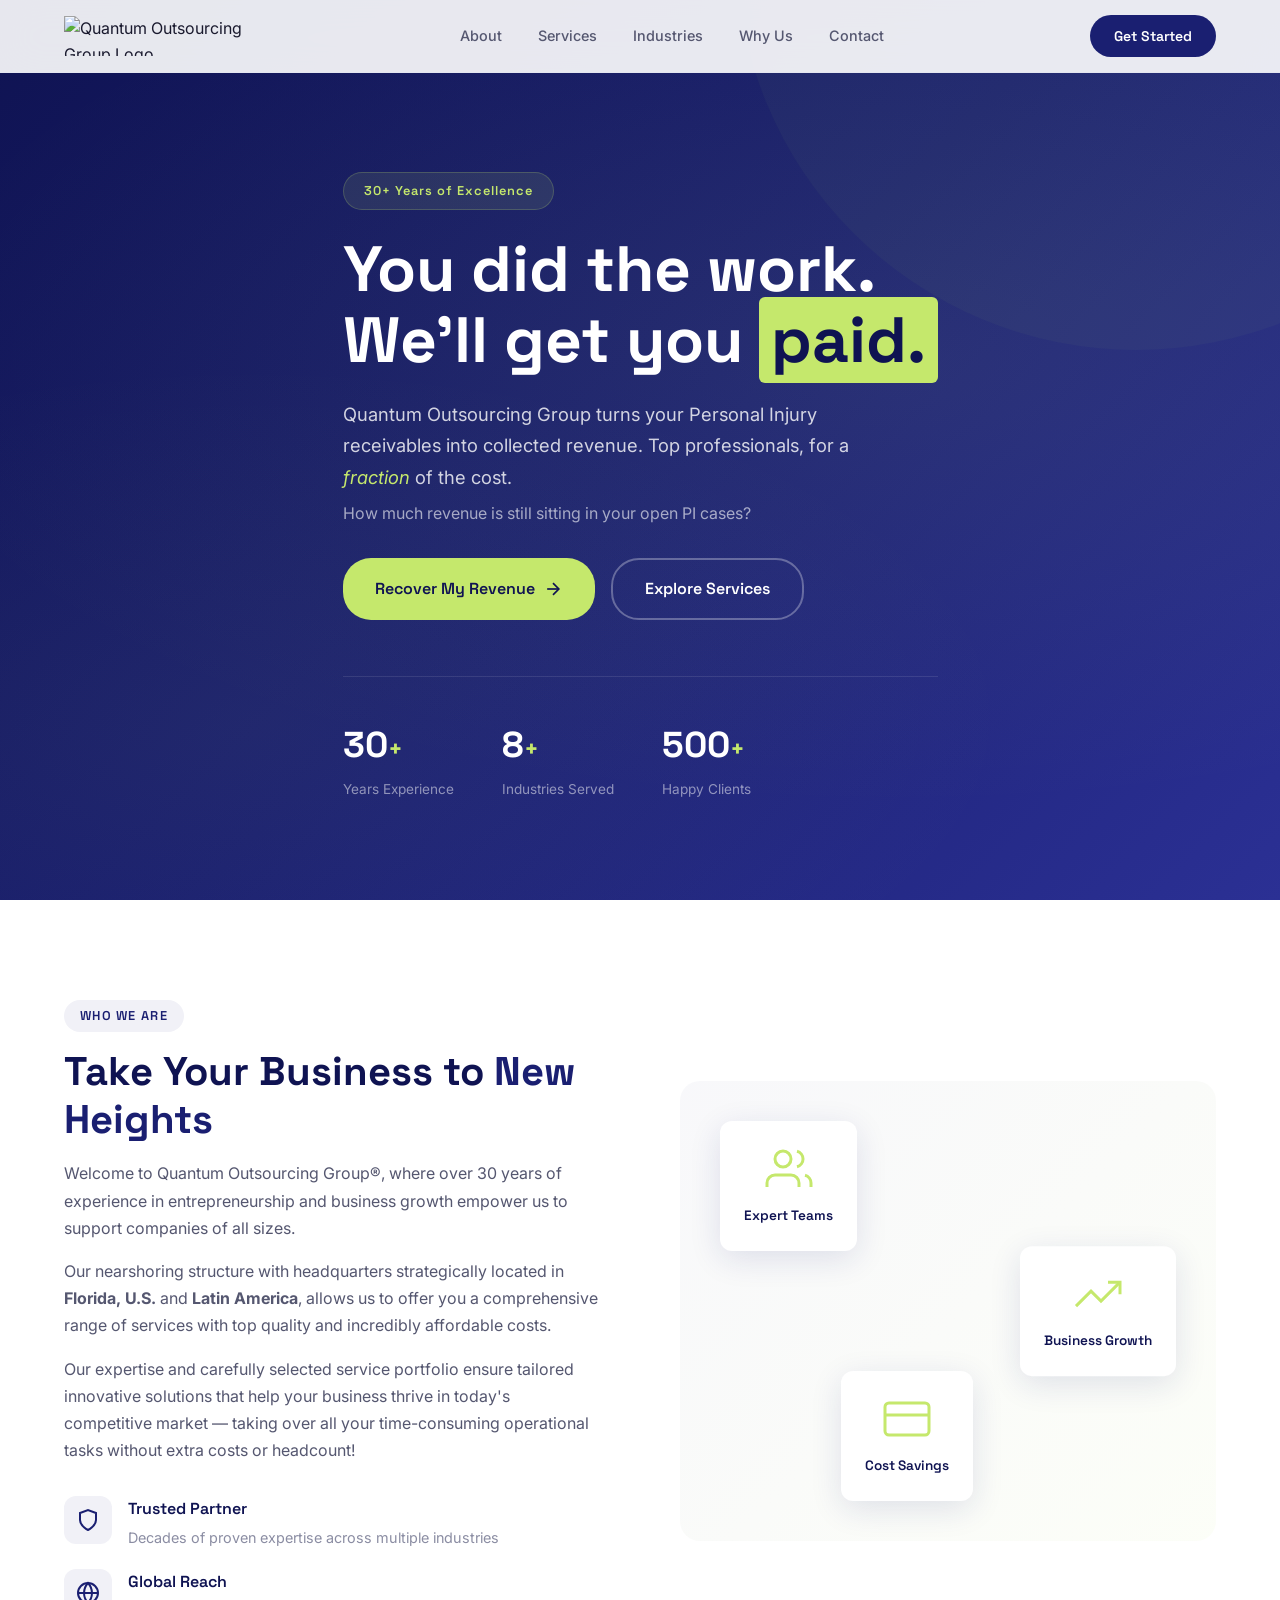
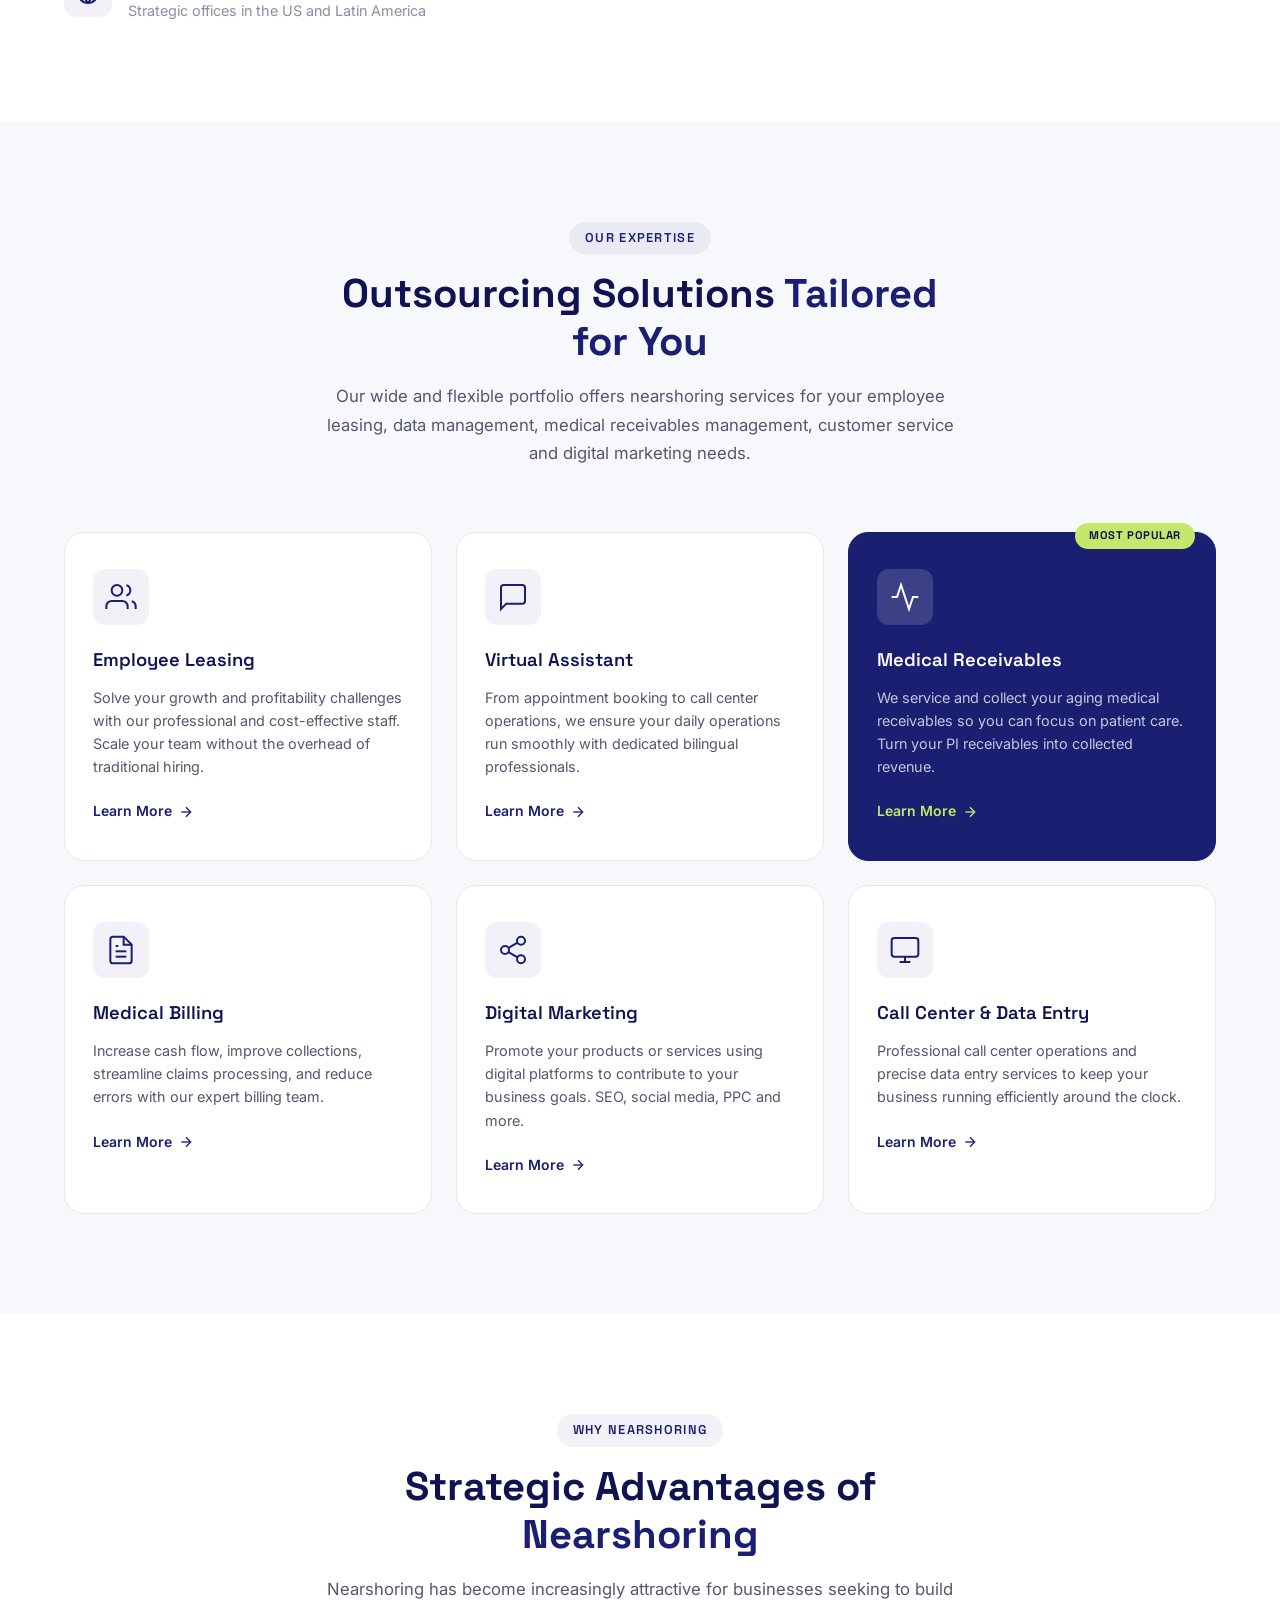
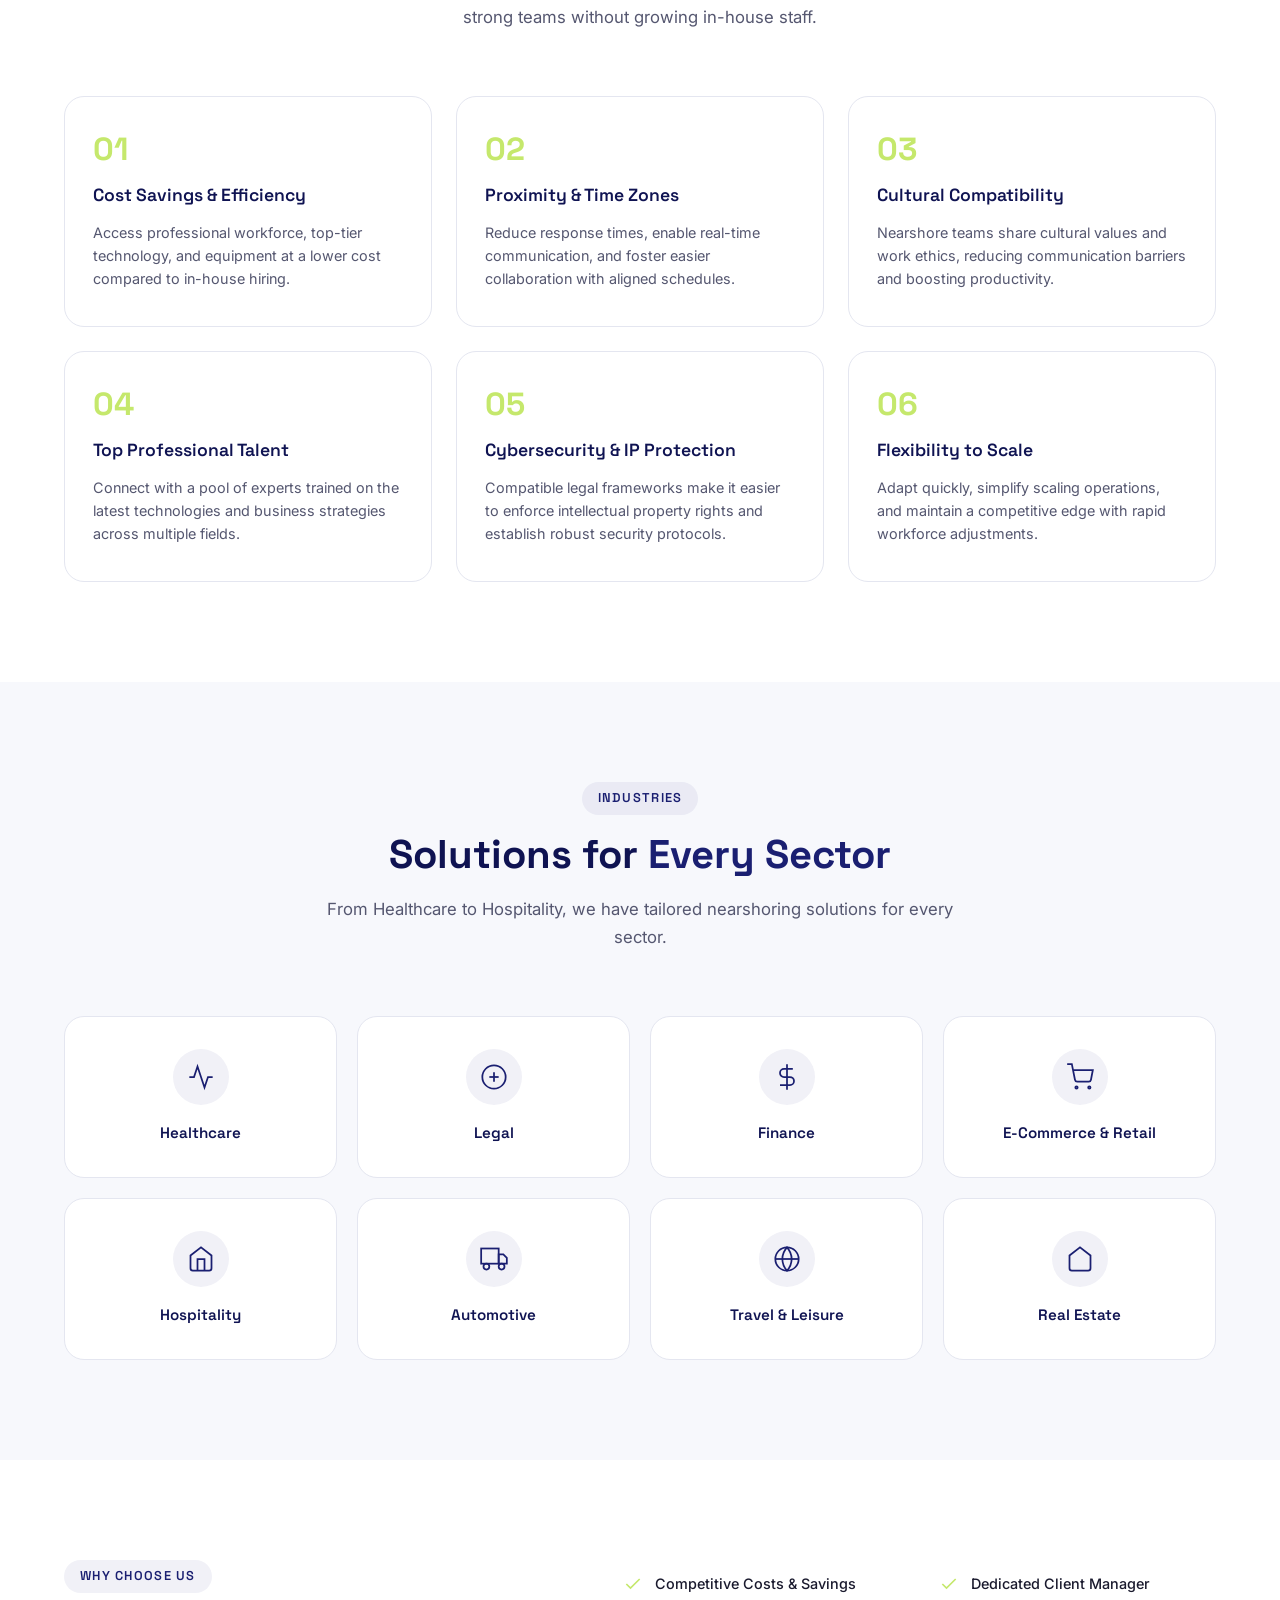
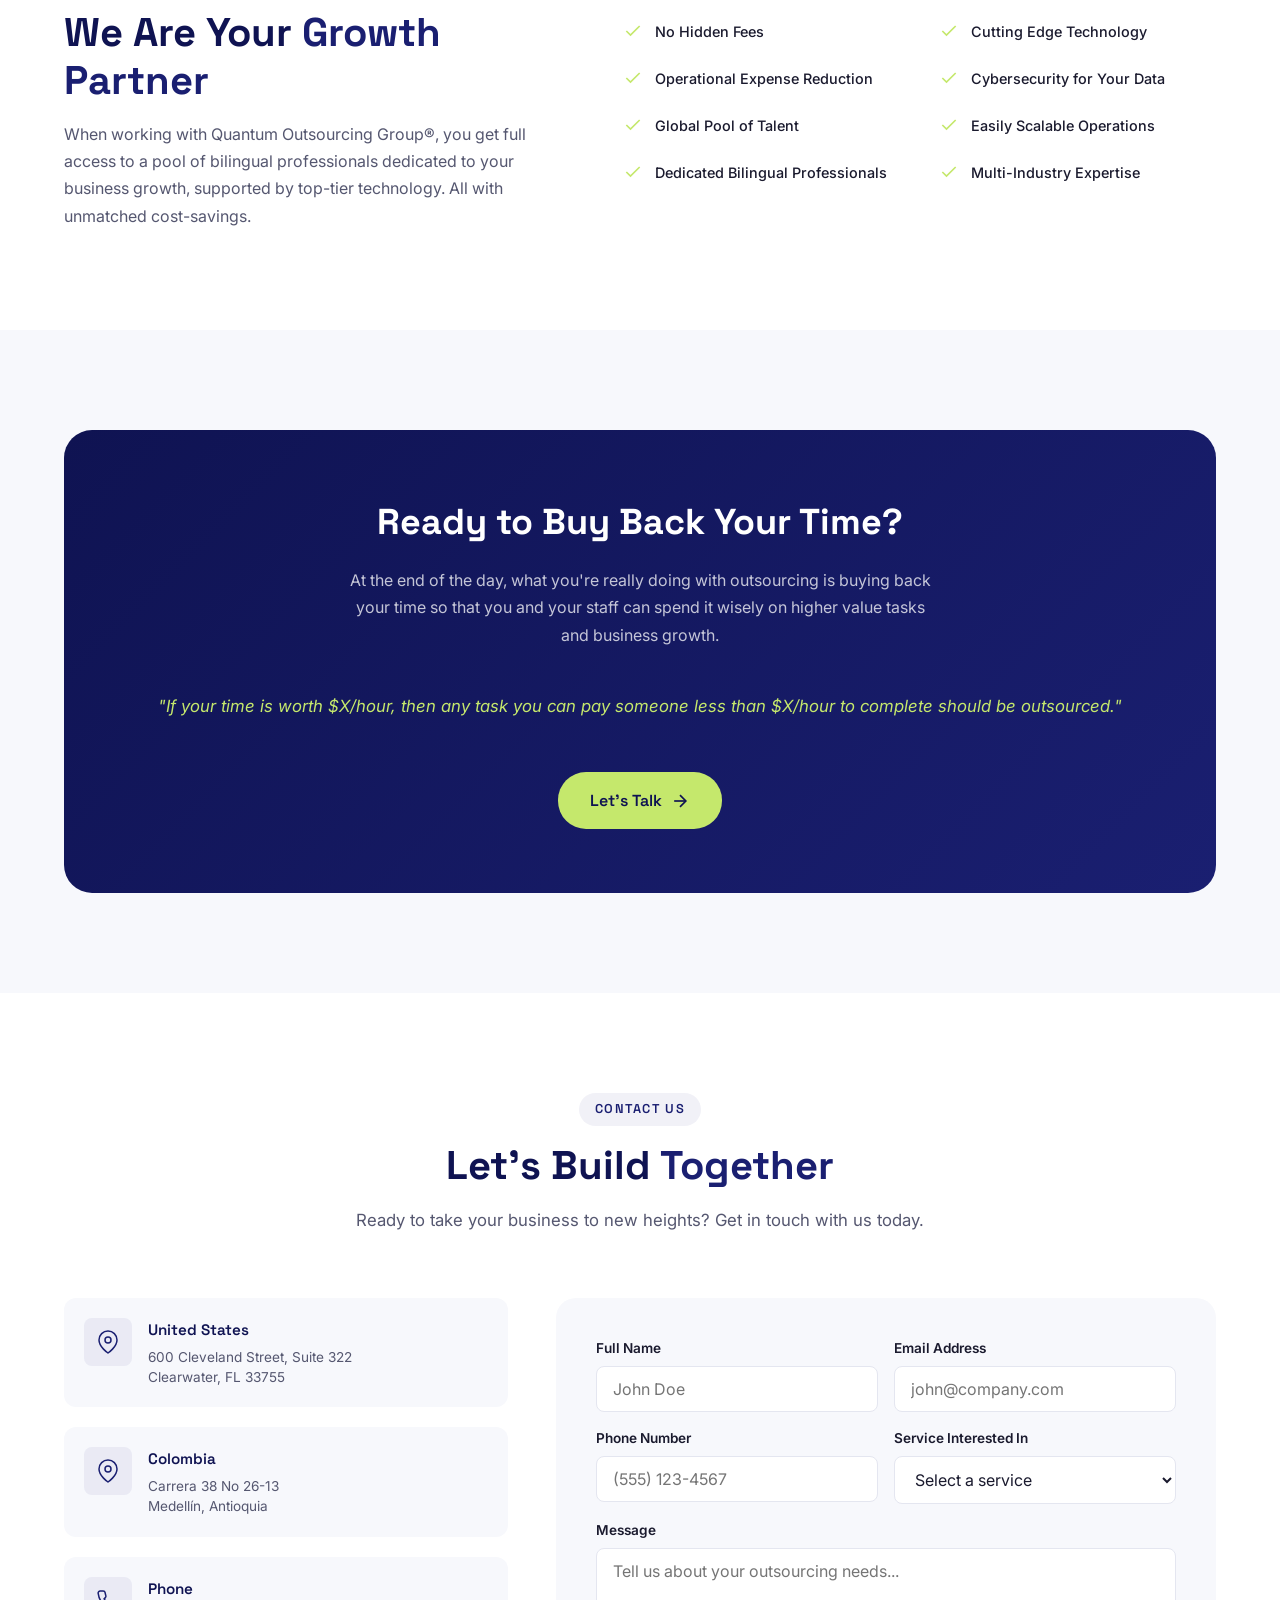
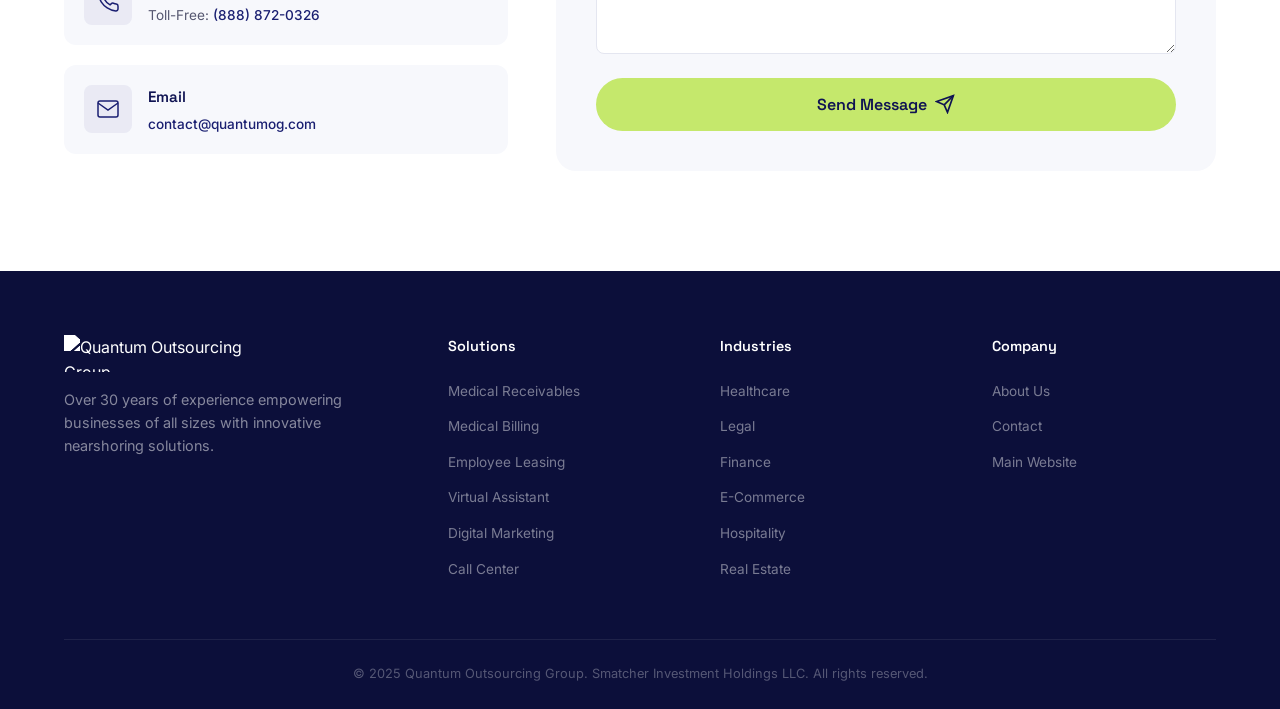
==== index.html @ 7a959939 "Redesigned Quantum Outsourcing Group website Modern, responsive single-page website with hero, about" ====
<!DOCTYPE html>
<html lang="en">
<head>
    <meta charset="UTF-8">
    <meta name="viewport" content="width=device-width, initial-scale=1.0">
    <title>Quantum Outsourcing Group | Nearshoring & Outsourcing Solutions</title>
    <meta name="description" content="Quantum Outsourcing Group offers affordable nearshoring services including Employee Leasing, Virtual Assistants, Medical Lien Management, Call Center operations, and Digital Marketing. 30+ years of experience.">
    <link rel="preconnect" href="https://fonts.googleapis.com">
    <link rel="preconnect" href="https://fonts.gstatic.com" crossorigin>
    <link href="https://fonts.googleapis.com/css2?family=Inter:wght@300;400;500;600;700;800;900&family=Space+Grotesk:wght@500;600;700&display=swap" rel="stylesheet">
    <link rel="stylesheet" href="style.css">
    <link rel="icon" type="image/png" href="https://static.wixstatic.com/media/04c255_d994cd56e81741f2a4d7cc377a3713b1~mv2.png/v1/crop/x_55,y_64,w_1945,h_402/fill/w_64,h_64,al_c,q_85,enc_avif,quality_auto/Quantum%20Outsourcing%20Group%20Logo.png">
</head>
<body>
    <!-- Navigation -->
    <header class="header" id="header">
        <nav class="nav container">
            <a href="#" class="nav__logo">
                <img src="https://static.wixstatic.com/media/04c255_d994cd56e81741f2a4d7cc377a3713b1~mv2.png/v1/crop/x_55,y_64,w_1945,h_402/fill/w_400,h_83,al_c,q_85,usm_0.66_1.00_0.01,enc_avif,quality_auto/Quantum%20Outsourcing%20Group%20Logo.png" alt="Quantum Outsourcing Group Logo" width="200" height="42">
            </a>
            <div class="nav__menu" id="nav-menu">
                <ul class="nav__list">
                    <li><a href="#about" class="nav__link">About</a></li>
                    <li><a href="#services" class="nav__link">Services</a></li>
                    <li><a href="#industries" class="nav__link">Industries</a></li>
                    <li><a href="#why-us" class="nav__link">Why Us</a></li>
                    <li><a href="#contact" class="nav__link">Contact</a></li>
                </ul>
                <button class="nav__close" id="nav-close" aria-label="Close menu">
                    <svg width="24" height="24" viewBox="0 0 24 24" fill="none" stroke="currentColor" stroke-width="2"><line x1="18" y1="6" x2="6" y2="18"/><line x1="6" y1="6" x2="18" y2="18"/></svg>
                </button>
            </div>
            <div class="nav__actions">
                <a href="#contact" class="btn btn--primary btn--sm">Get Started</a>
                <button class="nav__toggle" id="nav-toggle" aria-label="Open menu">
                    <svg width="24" height="24" viewBox="0 0 24 24" fill="none" stroke="currentColor" stroke-width="2"><line x1="3" y1="6" x2="21" y2="6"/><line x1="3" y1="12" x2="21" y2="12"/><line x1="3" y1="18" x2="21" y2="18"/></svg>
                </button>
            </div>
        </nav>
    </header>

    <main>
        <!-- Hero Section -->
        <section class="hero" id="hero">
            <div class="hero__bg"></div>
            <div class="container hero__container">
                <div class="hero__content">
                    <span class="hero__badge">30+ Years of Excellence</span>
                    <h1 class="hero__title">
                        You did the work.<br>
                        We'll get you <span class="highlight">paid.</span>
                    </h1>
                    <p class="hero__subtitle">
                        Quantum Outsourcing Group turns your Personal Injury receivables into collected revenue. Top professionals, for a <em>fraction</em> of the cost.
                    </p>
                    <p class="hero__question">How much revenue is still sitting in your open PI cases?</p>
                    <div class="hero__cta">
                        <a href="#contact" class="btn btn--accent btn--lg">Recover My Revenue
                            <svg width="20" height="20" viewBox="0 0 24 24" fill="none" stroke="currentColor" stroke-width="2"><line x1="5" y1="12" x2="19" y2="12"/><polyline points="12 5 19 12 12 19"/></svg>
                        </a>
                        <a href="#services" class="btn btn--outline btn--lg">Explore Services</a>
                    </div>
                    <div class="hero__stats">
                        <div class="hero__stat">
                            <span class="hero__stat-number" data-count="30">0</span><span class="hero__stat-plus">+</span>
                            <span class="hero__stat-label">Years Experience</span>
                        </div>
                        <div class="hero__stat">
                            <span class="hero__stat-number" data-count="8">0</span><span class="hero__stat-plus">+</span>
                            <span class="hero__stat-label">Industries Served</span>
                        </div>
                        <div class="hero__stat">
                            <span class="hero__stat-number" data-count="500">0</span><span class="hero__stat-plus">+</span>
                            <span class="hero__stat-label">Happy Clients</span>
                        </div>
                    </div>
                </div>
            </div>
        </section>

        <!-- About Section -->
        <section class="about section" id="about">
            <div class="container">
                <div class="about__grid">
                    <div class="about__content">
                        <span class="section__tag">Who We Are</span>
                        <h2 class="section__title">Take Your Business to <span class="text-accent">New Heights</span></h2>
                        <p class="about__text">
                            Welcome to Quantum Outsourcing Group&reg;, where over 30 years of experience in entrepreneurship and business growth empower us to support companies of all sizes.
                        </p>
                        <p class="about__text">
                            Our nearshoring structure with headquarters strategically located in <strong>Florida, U.S.</strong> and <strong>Latin America</strong>, allows us to offer you a comprehensive range of services with top quality and incredibly affordable costs.
                        </p>
                        <p class="about__text">
                            Our expertise and carefully selected service portfolio ensure tailored innovative solutions that help your business thrive in today's competitive market &mdash; taking over all your time-consuming operational tasks without extra costs or headcount!
                        </p>
                        <div class="about__features">
                            <div class="about__feature">
                                <div class="about__feature-icon">
                                    <svg width="24" height="24" viewBox="0 0 24 24" fill="none" stroke="currentColor" stroke-width="2"><path d="M12 22s8-4 8-10V5l-8-3-8 3v7c0 6 8 10 8 10z"/></svg>
                                </div>
                                <div>
                                    <h4>Trusted Partner</h4>
                                    <p>Decades of proven expertise across multiple industries</p>
                                </div>
                            </div>
                            <div class="about__feature">
                                <div class="about__feature-icon">
                                    <svg width="24" height="24" viewBox="0 0 24 24" fill="none" stroke="currentColor" stroke-width="2"><circle cx="12" cy="12" r="10"/><line x1="2" y1="12" x2="22" y2="12"/><path d="M12 2a15.3 15.3 0 0 1 4 10 15.3 15.3 0 0 1-4 10 15.3 15.3 0 0 1-4-10 15.3 15.3 0 0 1 4-10z"/></svg>
                                </div>
                                <div>
                                    <h4>Global Reach</h4>
                                    <p>Strategic offices in the US and Latin America</p>
                                </div>
                            </div>
                        </div>
                    </div>
                    <div class="about__visual">
                        <div class="about__image-wrapper">
                            <div class="about__image-card about__image-card--1">
                                <svg width="48" height="48" viewBox="0 0 24 24" fill="none" stroke="var(--color-accent)" stroke-width="1.5"><path d="M17 21v-2a4 4 0 0 0-4-4H5a4 4 0 0 0-4 4v2"/><circle cx="9" cy="7" r="4"/><path d="M23 21v-2a4 4 0 0 0-3-3.87"/><path d="M16 3.13a4 4 0 0 1 0 7.75"/></svg>
                                <span>Expert Teams</span>
                            </div>
                            <div class="about__image-card about__image-card--2">
                                <svg width="48" height="48" viewBox="0 0 24 24" fill="none" stroke="var(--color-accent)" stroke-width="1.5"><polyline points="23 6 13.5 15.5 8.5 10.5 1 18"/><polyline points="17 6 23 6 23 12"/></svg>
                                <span>Business Growth</span>
                            </div>
                            <div class="about__image-card about__image-card--3">
                                <svg width="48" height="48" viewBox="0 0 24 24" fill="none" stroke="var(--color-accent)" stroke-width="1.5"><rect x="1" y="4" width="22" height="16" rx="2" ry="2"/><line x1="1" y1="10" x2="23" y2="10"/></svg>
                                <span>Cost Savings</span>
                            </div>
                        </div>
                    </div>
                </div>
            </div>
        </section>

        <!-- Services Section -->
        <section class="services section" id="services">
            <div class="container">
                <div class="section__header">
                    <span class="section__tag">Our Expertise</span>
                    <h2 class="section__title">Outsourcing Solutions <span class="text-accent">Tailored for You</span></h2>
                    <p class="section__desc">Our wide and flexible portfolio offers nearshoring services for your employee leasing, data management, medical receivables management, customer service and digital marketing needs.</p>
                </div>
                <div class="services__grid">
                    <div class="service-card">
                        <div class="service-card__icon">
                            <svg width="32" height="32" viewBox="0 0 24 24" fill="none" stroke="currentColor" stroke-width="1.5"><path d="M17 21v-2a4 4 0 0 0-4-4H5a4 4 0 0 0-4 4v2"/><circle cx="9" cy="7" r="4"/><path d="M23 21v-2a4 4 0 0 0-3-3.87"/><path d="M16 3.13a4 4 0 0 1 0 7.75"/></svg>
                        </div>
                        <h3 class="service-card__title">Employee Leasing</h3>
                        <p class="service-card__desc">Solve your growth and profitability challenges with our professional and cost-effective staff. Scale your team without the overhead of traditional hiring.</p>
                        <a href="#contact" class="service-card__link">Learn More <svg width="16" height="16" viewBox="0 0 24 24" fill="none" stroke="currentColor" stroke-width="2"><line x1="5" y1="12" x2="19" y2="12"/><polyline points="12 5 19 12 12 19"/></svg></a>
                    </div>
                    <div class="service-card">
                        <div class="service-card__icon">
                            <svg width="32" height="32" viewBox="0 0 24 24" fill="none" stroke="currentColor" stroke-width="1.5"><path d="M21 15a2 2 0 0 1-2 2H7l-4 4V5a2 2 0 0 1 2-2h14a2 2 0 0 1 2 2z"/></svg>
                        </div>
                        <h3 class="service-card__title">Virtual Assistant</h3>
                        <p class="service-card__desc">From appointment booking to call center operations, we ensure your daily operations run smoothly with dedicated bilingual professionals.</p>
                        <a href="#contact" class="service-card__link">Learn More <svg width="16" height="16" viewBox="0 0 24 24" fill="none" stroke="currentColor" stroke-width="2"><line x1="5" y1="12" x2="19" y2="12"/><polyline points="12 5 19 12 12 19"/></svg></a>
                    </div>
                    <div class="service-card service-card--featured">
                        <div class="service-card__badge">Most Popular</div>
                        <div class="service-card__icon">
                            <svg width="32" height="32" viewBox="0 0 24 24" fill="none" stroke="currentColor" stroke-width="1.5"><path d="M22 12h-4l-3 9L9 3l-3 9H2"/></svg>
                        </div>
                        <h3 class="service-card__title">Medical Receivables</h3>
                        <p class="service-card__desc">We service and collect your aging medical receivables so you can focus on patient care. Turn your PI receivables into collected revenue.</p>
                        <a href="#contact" class="service-card__link">Learn More <svg width="16" height="16" viewBox="0 0 24 24" fill="none" stroke="currentColor" stroke-width="2"><line x1="5" y1="12" x2="19" y2="12"/><polyline points="12 5 19 12 12 19"/></svg></a>
                    </div>
                    <div class="service-card">
                        <div class="service-card__icon">
                            <svg width="32" height="32" viewBox="0 0 24 24" fill="none" stroke="currentColor" stroke-width="1.5"><path d="M14 2H6a2 2 0 0 0-2 2v16a2 2 0 0 0 2 2h12a2 2 0 0 0 2-2V8z"/><polyline points="14 2 14 8 20 8"/><line x1="16" y1="13" x2="8" y2="13"/><line x1="16" y1="17" x2="8" y2="17"/><polyline points="10 9 9 9 8 9"/></svg>
                        </div>
                        <h3 class="service-card__title">Medical Billing</h3>
                        <p class="service-card__desc">Increase cash flow, improve collections, streamline claims processing, and reduce errors with our expert billing team.</p>
                        <a href="#contact" class="service-card__link">Learn More <svg width="16" height="16" viewBox="0 0 24 24" fill="none" stroke="currentColor" stroke-width="2"><line x1="5" y1="12" x2="19" y2="12"/><polyline points="12 5 19 12 12 19"/></svg></a>
                    </div>
                    <div class="service-card">
                        <div class="service-card__icon">
                            <svg width="32" height="32" viewBox="0 0 24 24" fill="none" stroke="currentColor" stroke-width="1.5"><circle cx="18" cy="5" r="3"/><circle cx="6" cy="12" r="3"/><circle cx="18" cy="19" r="3"/><line x1="8.59" y1="13.51" x2="15.42" y2="17.49"/><line x1="15.41" y1="6.51" x2="8.59" y2="10.49"/></svg>
                        </div>
                        <h3 class="service-card__title">Digital Marketing</h3>
                        <p class="service-card__desc">Promote your products or services using digital platforms to contribute to your business goals. SEO, social media, PPC and more.</p>
                        <a href="#contact" class="service-card__link">Learn More <svg width="16" height="16" viewBox="0 0 24 24" fill="none" stroke="currentColor" stroke-width="2"><line x1="5" y1="12" x2="19" y2="12"/><polyline points="12 5 19 12 12 19"/></svg></a>
                    </div>
                    <div class="service-card">
                        <div class="service-card__icon">
                            <svg width="32" height="32" viewBox="0 0 24 24" fill="none" stroke="currentColor" stroke-width="1.5"><rect x="2" y="3" width="20" height="14" rx="2" ry="2"/><line x1="8" y1="21" x2="16" y2="21"/><line x1="12" y1="17" x2="12" y2="21"/></svg>
                        </div>
                        <h3 class="service-card__title">Call Center & Data Entry</h3>
                        <p class="service-card__desc">Professional call center operations and precise data entry services to keep your business running efficiently around the clock.</p>
                        <a href="#contact" class="service-card__link">Learn More <svg width="16" height="16" viewBox="0 0 24 24" fill="none" stroke="currentColor" stroke-width="2"><line x1="5" y1="12" x2="19" y2="12"/><polyline points="12 5 19 12 12 19"/></svg></a>
                    </div>
                </div>
            </div>
        </section>

        <!-- Advantages Section -->
        <section class="advantages section" id="advantages">
            <div class="container">
                <div class="section__header">
                    <span class="section__tag">Why Nearshoring</span>
                    <h2 class="section__title">Strategic Advantages of <span class="text-accent">Nearshoring</span></h2>
                    <p class="section__desc">Nearshoring has become increasingly attractive for businesses seeking to build strong teams without growing in-house staff.</p>
                </div>
                <div class="advantages__grid">
                    <div class="advantage-card">
                        <div class="advantage-card__number">01</div>
                        <h3>Cost Savings & Efficiency</h3>
                        <p>Access professional workforce, top-tier technology, and equipment at a lower cost compared to in-house hiring.</p>
                    </div>
                    <div class="advantage-card">
                        <div class="advantage-card__number">02</div>
                        <h3>Proximity & Time Zones</h3>
                        <p>Reduce response times, enable real-time communication, and foster easier collaboration with aligned schedules.</p>
                    </div>
                    <div class="advantage-card">
                        <div class="advantage-card__number">03</div>
                        <h3>Cultural Compatibility</h3>
                        <p>Nearshore teams share cultural values and work ethics, reducing communication barriers and boosting productivity.</p>
                    </div>
                    <div class="advantage-card">
                        <div class="advantage-card__number">04</div>
                        <h3>Top Professional Talent</h3>
                        <p>Connect with a pool of experts trained on the latest technologies and business strategies across multiple fields.</p>
                    </div>
                    <div class="advantage-card">
                        <div class="advantage-card__number">05</div>
                        <h3>Cybersecurity & IP Protection</h3>
                        <p>Compatible legal frameworks make it easier to enforce intellectual property rights and establish robust security protocols.</p>
                    </div>
                    <div class="advantage-card">
                        <div class="advantage-card__number">06</div>
                        <h3>Flexibility to Scale</h3>
                        <p>Adapt quickly, simplify scaling operations, and maintain a competitive edge with rapid workforce adjustments.</p>
                    </div>
                </div>
            </div>
        </section>

        <!-- Industries Section -->
        <section class="industries section" id="industries">
            <div class="container">
                <div class="section__header">
                    <span class="section__tag">Industries</span>
                    <h2 class="section__title">Solutions for <span class="text-accent">Every Sector</span></h2>
                    <p class="section__desc">From Healthcare to Hospitality, we have tailored nearshoring solutions for every sector.</p>
                </div>
                <div class="industries__grid">
                    <div class="industry-card">
                        <div class="industry-card__icon">
                            <svg width="28" height="28" viewBox="0 0 24 24" fill="none" stroke="currentColor" stroke-width="1.5"><path d="M22 12h-4l-3 9L9 3l-3 9H2"/></svg>
                        </div>
                        <h3>Healthcare</h3>
                    </div>
                    <div class="industry-card">
                        <div class="industry-card__icon">
                            <svg width="28" height="28" viewBox="0 0 24 24" fill="none" stroke="currentColor" stroke-width="1.5"><circle cx="12" cy="12" r="10"/><path d="M12 8v8"/><path d="M8 12h8"/></svg>
                        </div>
                        <h3>Legal</h3>
                    </div>
                    <div class="industry-card">
                        <div class="industry-card__icon">
                            <svg width="28" height="28" viewBox="0 0 24 24" fill="none" stroke="currentColor" stroke-width="1.5"><line x1="12" y1="1" x2="12" y2="23"/><path d="M17 5H9.5a3.5 3.5 0 0 0 0 7h5a3.5 3.5 0 0 1 0 7H6"/></svg>
                        </div>
                        <h3>Finance</h3>
                    </div>
                    <div class="industry-card">
                        <div class="industry-card__icon">
                            <svg width="28" height="28" viewBox="0 0 24 24" fill="none" stroke="currentColor" stroke-width="1.5"><circle cx="9" cy="21" r="1"/><circle cx="20" cy="21" r="1"/><path d="M1 1h4l2.68 13.39a2 2 0 0 0 2 1.61h9.72a2 2 0 0 0 2-1.61L23 6H6"/></svg>
                        </div>
                        <h3>E-Commerce & Retail</h3>
                    </div>
                    <div class="industry-card">
                        <div class="industry-card__icon">
                            <svg width="28" height="28" viewBox="0 0 24 24" fill="none" stroke="currentColor" stroke-width="1.5"><path d="M3 9l9-7 9 7v11a2 2 0 0 1-2 2H5a2 2 0 0 1-2-2z"/><polyline points="9 22 9 12 15 12 15 22"/></svg>
                        </div>
                        <h3>Hospitality</h3>
                    </div>
                    <div class="industry-card">
                        <div class="industry-card__icon">
                            <svg width="28" height="28" viewBox="0 0 24 24" fill="none" stroke="currentColor" stroke-width="1.5"><rect x="1" y="3" width="15" height="13"/><polygon points="16 8 20 8 23 11 23 16 16 16 16 8"/><circle cx="5.5" cy="18.5" r="2.5"/><circle cx="18.5" cy="18.5" r="2.5"/></svg>
                        </div>
                        <h3>Automotive</h3>
                    </div>
                    <div class="industry-card">
                        <div class="industry-card__icon">
                            <svg width="28" height="28" viewBox="0 0 24 24" fill="none" stroke="currentColor" stroke-width="1.5"><circle cx="12" cy="12" r="10"/><line x1="2" y1="12" x2="22" y2="12"/><path d="M12 2a15.3 15.3 0 0 1 4 10 15.3 15.3 0 0 1-4 10 15.3 15.3 0 0 1-4-10 15.3 15.3 0 0 1 4-10z"/></svg>
                        </div>
                        <h3>Travel & Leisure</h3>
                    </div>
                    <div class="industry-card">
                        <div class="industry-card__icon">
                            <svg width="28" height="28" viewBox="0 0 24 24" fill="none" stroke="currentColor" stroke-width="1.5"><path d="M3 9l9-7 9 7v11a2 2 0 0 1-2 2H5a2 2 0 0 1-2-2z"/></svg>
                        </div>
                        <h3>Real Estate</h3>
                    </div>
                </div>
            </div>
        </section>

        <!-- Why Choose Us Section -->
        <section class="why-us section" id="why-us">
            <div class="container">
                <div class="why-us__grid">
                    <div class="why-us__content">
                        <span class="section__tag">Why Choose Us</span>
                        <h2 class="section__title">We Are Your <span class="text-accent">Growth Partner</span></h2>
                        <p>When working with Quantum Outsourcing Group&reg;, you get full access to a pool of bilingual professionals dedicated to your business growth, supported by top-tier technology. All with unmatched cost-savings.</p>
                    </div>
                    <div class="why-us__features">
                        <div class="why-us__column">
                            <div class="why-us__item">
                                <svg width="20" height="20" viewBox="0 0 24 24" fill="none" stroke="var(--color-accent)" stroke-width="2"><polyline points="20 6 9 17 4 12"/></svg>
                                <span>Competitive Costs & Savings</span>
                            </div>
                            <div class="why-us__item">
                                <svg width="20" height="20" viewBox="0 0 24 24" fill="none" stroke="var(--color-accent)" stroke-width="2"><polyline points="20 6 9 17 4 12"/></svg>
                                <span>No Hidden Fees</span>
                            </div>
                            <div class="why-us__item">
                                <svg width="20" height="20" viewBox="0 0 24 24" fill="none" stroke="var(--color-accent)" stroke-width="2"><polyline points="20 6 9 17 4 12"/></svg>
                                <span>Operational Expense Reduction</span>
                            </div>
                            <div class="why-us__item">
                                <svg width="20" height="20" viewBox="0 0 24 24" fill="none" stroke="var(--color-accent)" stroke-width="2"><polyline points="20 6 9 17 4 12"/></svg>
                                <span>Global Pool of Talent</span>
                            </div>
                            <div class="why-us__item">
                                <svg width="20" height="20" viewBox="0 0 24 24" fill="none" stroke="var(--color-accent)" stroke-width="2"><polyline points="20 6 9 17 4 12"/></svg>
                                <span>Dedicated Bilingual Professionals</span>
                            </div>
                        </div>
                        <div class="why-us__column">
                            <div class="why-us__item">
                                <svg width="20" height="20" viewBox="0 0 24 24" fill="none" stroke="var(--color-accent)" stroke-width="2"><polyline points="20 6 9 17 4 12"/></svg>
                                <span>Dedicated Client Manager</span>
                            </div>
                            <div class="why-us__item">
                                <svg width="20" height="20" viewBox="0 0 24 24" fill="none" stroke="var(--color-accent)" stroke-width="2"><polyline points="20 6 9 17 4 12"/></svg>
                                <span>Cutting Edge Technology</span>
                            </div>
                            <div class="why-us__item">
                                <svg width="20" height="20" viewBox="0 0 24 24" fill="none" stroke="var(--color-accent)" stroke-width="2"><polyline points="20 6 9 17 4 12"/></svg>
                                <span>Cybersecurity for Your Data</span>
                            </div>
                            <div class="why-us__item">
                                <svg width="20" height="20" viewBox="0 0 24 24" fill="none" stroke="var(--color-accent)" stroke-width="2"><polyline points="20 6 9 17 4 12"/></svg>
                                <span>Easily Scalable Operations</span>
                            </div>
                            <div class="why-us__item">
                                <svg width="20" height="20" viewBox="0 0 24 24" fill="none" stroke="var(--color-accent)" stroke-width="2"><polyline points="20 6 9 17 4 12"/></svg>
                                <span>Multi-Industry Expertise</span>
                            </div>
                        </div>
                    </div>
                </div>
            </div>
        </section>

        <!-- Testimonial / CTA Section -->
        <section class="cta-section section">
            <div class="container">
                <div class="cta-box">
                    <div class="cta-box__content">
                        <h2>Ready to Buy Back Your Time?</h2>
                        <p>At the end of the day, what you're really doing with outsourcing is buying back your time so that you and your staff can spend it wisely on higher value tasks and business growth.</p>
                        <blockquote class="cta-box__quote">
                            "If your time is worth $X/hour, then any task you can pay someone less than $X/hour to complete should be outsourced."
                        </blockquote>
                        <a href="#contact" class="btn btn--accent btn--lg">Let's Talk
                            <svg width="20" height="20" viewBox="0 0 24 24" fill="none" stroke="currentColor" stroke-width="2"><line x1="5" y1="12" x2="19" y2="12"/><polyline points="12 5 19 12 12 19"/></svg>
                        </a>
                    </div>
                </div>
            </div>
        </section>

        <!-- Contact Section -->
        <section class="contact section" id="contact">
            <div class="container">
                <div class="section__header">
                    <span class="section__tag">Contact Us</span>
                    <h2 class="section__title">Let's Build <span class="text-accent">Together</span></h2>
                    <p class="section__desc">Ready to take your business to new heights? Get in touch with us today.</p>
                </div>
                <div class="contact__grid">
                    <div class="contact__info">
                        <div class="contact__card">
                            <div class="contact__card-icon">
                                <svg width="24" height="24" viewBox="0 0 24 24" fill="none" stroke="currentColor" stroke-width="1.5"><path d="M21 10c0 7-9 13-9 13s-9-6-9-13a9 9 0 0 1 18 0z"/><circle cx="12" cy="10" r="3"/></svg>
                            </div>
                            <div>
                                <h4>United States</h4>
                                <p>600 Cleveland Street, Suite 322<br>Clearwater, FL 33755</p>
                            </div>
                        </div>
                        <div class="contact__card">
                            <div class="contact__card-icon">
                                <svg width="24" height="24" viewBox="0 0 24 24" fill="none" stroke="currentColor" stroke-width="1.5"><path d="M21 10c0 7-9 13-9 13s-9-6-9-13a9 9 0 0 1 18 0z"/><circle cx="12" cy="10" r="3"/></svg>
                            </div>
                            <div>
                                <h4>Colombia</h4>
                                <p>Carrera 38 No 26-13<br>Medell&iacute;n, Antioquia</p>
                            </div>
                        </div>
                        <div class="contact__card">
                            <div class="contact__card-icon">
                                <svg width="24" height="24" viewBox="0 0 24 24" fill="none" stroke="currentColor" stroke-width="1.5"><path d="M22 16.92v3a2 2 0 0 1-2.18 2 19.79 19.79 0 0 1-8.63-3.07 19.5 19.5 0 0 1-6-6 19.79 19.79 0 0 1-3.07-8.67A2 2 0 0 1 4.11 2h3a2 2 0 0 1 2 1.72 12.84 12.84 0 0 0 .7 2.81 2 2 0 0 1-.45 2.11L8.09 9.91a16 16 0 0 0 6 6l1.27-1.27a2 2 0 0 1 2.11-.45 12.84 12.84 0 0 0 2.81.7A2 2 0 0 1 22 16.92z"/></svg>
                            </div>
                            <div>
                                <h4>Phone</h4>
                                <p>Toll-Free: <a href="tel:+18888720326">(888) 872-0326</a></p>
                            </div>
                        </div>
                        <div class="contact__card">
                            <div class="contact__card-icon">
                                <svg width="24" height="24" viewBox="0 0 24 24" fill="none" stroke="currentColor" stroke-width="1.5"><path d="M4 4h16c1.1 0 2 .9 2 2v12c0 1.1-.9 2-2 2H4c-1.1 0-2-.9-2-2V6c0-1.1.9-2 2-2z"/><polyline points="22,6 12,13 2,6"/></svg>
                            </div>
                            <div>
                                <h4>Email</h4>
                                <p><a href="mailto:contact@quantumog.com">contact@quantumog.com</a></p>
                            </div>
                        </div>
                    </div>
                    <div class="contact__form-wrapper">
                        <form class="contact__form" id="contact-form">
                            <div class="form__row">
                                <div class="form__group">
                                    <label for="name">Full Name</label>
                                    <input type="text" id="name" name="name" placeholder="John Doe" required>
                                </div>
                                <div class="form__group">
                                    <label for="email">Email Address</label>
                                    <input type="email" id="email" name="email" placeholder="john@company.com" required>
                                </div>
                            </div>
                            <div class="form__row">
                                <div class="form__group">
                                    <label for="phone">Phone Number</label>
                                    <input type="tel" id="phone" name="phone" placeholder="(555) 123-4567">
                                </div>
                                <div class="form__group">
                                    <label for="service">Service Interested In</label>
                                    <select id="service" name="service">
                                        <option value="">Select a service</option>
                                        <option value="employee-leasing">Employee Leasing</option>
                                        <option value="virtual-assistant">Virtual Assistant</option>
                                        <option value="medical-receivables">Medical Receivables</option>
                                        <option value="medical-billing">Medical Billing</option>
                                        <option value="digital-marketing">Digital Marketing</option>
                                        <option value="call-center">Call Center & Data Entry</option>
                                        <option value="other">Other</option>
                                    </select>
                                </div>
                            </div>
                            <div class="form__group">
                                <label for="message">Message</label>
                                <textarea id="message" name="message" rows="4" placeholder="Tell us about your outsourcing needs..."></textarea>
                            </div>
                            <button type="submit" class="btn btn--accent btn--lg btn--full">
                                Send Message
                                <svg width="20" height="20" viewBox="0 0 24 24" fill="none" stroke="currentColor" stroke-width="2"><line x1="22" y1="2" x2="11" y2="13"/><polygon points="22 2 15 22 11 13 2 9 22 2"/></svg>
                            </button>
                        </form>
                    </div>
                </div>
            </div>
        </section>
    </main>

    <!-- Footer -->
    <footer class="footer">
        <div class="container">
            <div class="footer__grid">
                <div class="footer__brand">
                    <img src="https://static.wixstatic.com/media/04c255_d994cd56e81741f2a4d7cc377a3713b1~mv2.png/v1/crop/x_55,y_64,w_1945,h_402/fill/w_400,h_83,al_c,q_85,usm_0.66_1.00_0.01,enc_avif,quality_auto/Quantum%20Outsourcing%20Group%20Logo.png" alt="Quantum Outsourcing Group" width="180" height="37" class="footer__logo">
                    <p>Over 30 years of experience empowering businesses of all sizes with innovative nearshoring solutions.</p>
                </div>
                <div class="footer__links">
                    <h4>Solutions</h4>
                    <ul>
                        <li><a href="#services">Medical Receivables</a></li>
                        <li><a href="#services">Medical Billing</a></li>
                        <li><a href="#services">Employee Leasing</a></li>
                        <li><a href="#services">Virtual Assistant</a></li>
                        <li><a href="#services">Digital Marketing</a></li>
                        <li><a href="#services">Call Center</a></li>
                    </ul>
                </div>
                <div class="footer__links">
                    <h4>Industries</h4>
                    <ul>
                        <li><a href="#industries">Healthcare</a></li>
                        <li><a href="#industries">Legal</a></li>
                        <li><a href="#industries">Finance</a></li>
                        <li><a href="#industries">E-Commerce</a></li>
                        <li><a href="#industries">Hospitality</a></li>
                        <li><a href="#industries">Real Estate</a></li>
                    </ul>
                </div>
                <div class="footer__links">
                    <h4>Company</h4>
                    <ul>
                        <li><a href="#about">About Us</a></li>
                        <li><a href="#contact">Contact</a></li>
                        <li><a href="https://www.quantumog.com" target="_blank" rel="noopener">Main Website</a></li>
                    </ul>
                </div>
            </div>
            <div class="footer__bottom">
                <p>&copy; 2025 Quantum Outsourcing Group. Smatcher Investment Holdings LLC. All rights reserved.</p>
            </div>
        </div>
    </footer>

    <script src="main.js"></script>
</body>
</html>
---- style.css ----
/* ===== CSS Variables ===== */
:root {
    --color-primary: #1a1f71;
    --color-primary-dark: #0f1352;
    --color-primary-light: #2b3094;
    --color-accent: #c5e86c;
    --color-accent-dark: #a8cc4a;
    --color-text: #1a1a2e;
    --color-text-light: #555770;
    --color-text-muted: #8b8da3;
    --color-bg: #ffffff;
    --color-bg-alt: #f7f8fc;
    --color-bg-dark: #0c0f3a;
    --color-border: #e4e6f0;
    --font-heading: 'Space Grotesk', sans-serif;
    --font-body: 'Inter', sans-serif;
    --radius-sm: 8px;
    --radius-md: 12px;
    --radius-lg: 20px;
    --radius-xl: 28px;
    --shadow-sm: 0 1px 3px rgba(26, 31, 113, 0.06);
    --shadow-md: 0 4px 16px rgba(26, 31, 113, 0.08);
    --shadow-lg: 0 8px 32px rgba(26, 31, 113, 0.12);
    --shadow-xl: 0 16px 48px rgba(26, 31, 113, 0.16);
    --transition: 0.3s cubic-bezier(0.4, 0, 0.2, 1);
}

/* ===== Reset ===== */
*, *::before, *::after { box-sizing: border-box; margin: 0; padding: 0; }

html {
    scroll-behavior: smooth;
    scroll-padding-top: 80px;
}

body {
    font-family: var(--font-body);
    font-size: 16px;
    line-height: 1.6;
    color: var(--color-text);
    background: var(--color-bg);
    -webkit-font-smoothing: antialiased;
}

img { max-width: 100%; height: auto; display: block; }
a { text-decoration: none; color: inherit; }
ul { list-style: none; }
button { border: none; background: none; cursor: pointer; font-family: inherit; }
input, select, textarea { font-family: inherit; font-size: inherit; }

.container {
    max-width: 1200px;
    margin: 0 auto;
    padding: 0 24px;
}

.section {
    padding: 100px 0;
}

.section__tag {
    display: inline-block;
    font-family: var(--font-heading);
    font-size: 0.8rem;
    font-weight: 600;
    letter-spacing: 0.1em;
    text-transform: uppercase;
    color: var(--color-primary);
    background: rgba(26, 31, 113, 0.06);
    padding: 6px 16px;
    border-radius: 100px;
    margin-bottom: 16px;
}

.section__header {
    text-align: center;
    max-width: 640px;
    margin: 0 auto 64px;
}

.section__title {
    font-family: var(--font-heading);
    font-size: clamp(1.75rem, 4vw, 2.5rem);
    font-weight: 700;
    line-height: 1.2;
    color: var(--color-primary-dark);
    margin-bottom: 16px;
}

.section__desc {
    font-size: 1.05rem;
    color: var(--color-text-light);
    line-height: 1.7;
}

.text-accent { color: var(--color-primary); }

.highlight {
    background: var(--color-accent);
    padding: 2px 12px;
    border-radius: 6px;
    color: var(--color-primary-dark);
    font-style: normal;
}

/* ===== Buttons ===== */
.btn {
    display: inline-flex;
    align-items: center;
    gap: 8px;
    font-family: var(--font-heading);
    font-weight: 600;
    border-radius: var(--radius-xl);
    transition: var(--transition);
    white-space: nowrap;
}

.btn--sm { padding: 10px 24px; font-size: 0.875rem; }
.btn--lg { padding: 16px 32px; font-size: 1rem; }
.btn--full { width: 100%; justify-content: center; }

.btn--primary {
    background: var(--color-primary);
    color: #fff;
}
.btn--primary:hover {
    background: var(--color-primary-light);
    transform: translateY(-1px);
    box-shadow: var(--shadow-md);
}

.btn--accent {
    background: var(--color-accent);
    color: var(--color-primary-dark);
}
.btn--accent:hover {
    background: var(--color-accent-dark);
    transform: translateY(-1px);
    box-shadow: var(--shadow-md);
}

.btn--outline {
    background: transparent;
    color: #fff;
    border: 2px solid rgba(255, 255, 255, 0.3);
}
.btn--outline:hover {
    background: rgba(255, 255, 255, 0.1);
    border-color: rgba(255, 255, 255, 0.6);
}

/* ===== Header ===== */
.header {
    position: fixed;
    top: 0;
    left: 0;
    width: 100%;
    z-index: 1000;
    background: rgba(255, 255, 255, 0.9);
    backdrop-filter: blur(20px);
    border-bottom: 1px solid var(--color-border);
    transition: var(--transition);
}

.header--scrolled {
    box-shadow: var(--shadow-sm);
}

.nav {
    display: flex;
    align-items: center;
    justify-content: space-between;
    height: 72px;
}

.nav__logo img {
    height: 40px;
    width: auto;
}

.nav__list {
    display: flex;
    gap: 36px;
}

.nav__link {
    font-size: 0.9rem;
    font-weight: 500;
    color: var(--color-text-light);
    transition: var(--transition);
    position: relative;
}

.nav__link::after {
    content: '';
    position: absolute;
    bottom: -4px;
    left: 0;
    width: 0;
    height: 2px;
    background: var(--color-primary);
    transition: var(--transition);
}

.nav__link:hover { color: var(--color-primary); }
.nav__link:hover::after { width: 100%; }

.nav__actions {
    display: flex;
    align-items: center;
    gap: 16px;
}

.nav__toggle, .nav__close { display: none; }

/* ===== Hero ===== */
.hero {
    position: relative;
    min-height: 100vh;
    display: flex;
    align-items: center;
    overflow: hidden;
    padding-top: 72px;
}

.hero__bg {
    position: absolute;
    inset: 0;
    background: linear-gradient(135deg, var(--color-primary-dark) 0%, var(--color-primary) 50%, #2b3094 100%);
    z-index: -2;
}

.hero__bg::before {
    content: '';
    position: absolute;
    inset: 0;
    background:
        radial-gradient(ellipse 80% 50% at 70% 40%, rgba(197, 232, 108, 0.08), transparent),
        radial-gradient(ellipse 60% 40% at 20% 80%, rgba(197, 232, 108, 0.05), transparent);
    z-index: 1;
}

.hero__bg::after {
    content: '';
    position: absolute;
    top: -50%;
    right: -20%;
    width: 800px;
    height: 800px;
    border-radius: 50%;
    background: rgba(197, 232, 108, 0.03);
    z-index: 1;
}

.hero__container {
    position: relative;
    z-index: 1;
    padding: 80px 24px;
}

.hero__content {
    max-width: 720px;
}

.hero__badge {
    display: inline-block;
    font-family: var(--font-heading);
    font-size: 0.8rem;
    font-weight: 600;
    letter-spacing: 0.08em;
    color: var(--color-accent);
    background: rgba(197, 232, 108, 0.1);
    border: 1px solid rgba(197, 232, 108, 0.2);
    padding: 8px 20px;
    border-radius: 100px;
    margin-bottom: 24px;
    animation: fadeInUp 0.6s ease-out;
}

.hero__title {
    font-family: var(--font-heading);
    font-size: clamp(2.5rem, 6vw, 4rem);
    font-weight: 700;
    line-height: 1.1;
    color: #fff;
    margin-bottom: 24px;
    animation: fadeInUp 0.6s ease-out 0.1s both;
}

.hero__subtitle {
    font-size: 1.15rem;
    color: rgba(255, 255, 255, 0.8);
    line-height: 1.7;
    margin-bottom: 8px;
    max-width: 560px;
    animation: fadeInUp 0.6s ease-out 0.2s both;
}

.hero__subtitle em {
    color: var(--color-accent);
    font-style: italic;
}

.hero__question {
    font-size: 1rem;
    color: rgba(255, 255, 255, 0.6);
    margin-bottom: 32px;
    animation: fadeInUp 0.6s ease-out 0.25s both;
}

.hero__cta {
    display: flex;
    gap: 16px;
    flex-wrap: wrap;
    margin-bottom: 56px;
    animation: fadeInUp 0.6s ease-out 0.3s both;
}

.hero__stats {
    display: flex;
    gap: 48px;
    padding-top: 40px;
    border-top: 1px solid rgba(255, 255, 255, 0.1);
    animation: fadeInUp 0.6s ease-out 0.4s both;
}

.hero__stat-number {
    font-family: var(--font-heading);
    font-size: 2.25rem;
    font-weight: 700;
    color: #fff;
}

.hero__stat-plus {
    font-family: var(--font-heading);
    font-size: 1.5rem;
    font-weight: 700;
    color: var(--color-accent);
}

.hero__stat-label {
    display: block;
    font-size: 0.85rem;
    color: rgba(255, 255, 255, 0.5);
    margin-top: 4px;
}

/* ===== About ===== */
.about {
    background: var(--color-bg);
}

.about__grid {
    display: grid;
    grid-template-columns: 1fr 1fr;
    gap: 80px;
    align-items: center;
}

.about__text {
    color: var(--color-text-light);
    margin-bottom: 16px;
    line-height: 1.7;
}

.about__features {
    display: flex;
    flex-direction: column;
    gap: 20px;
    margin-top: 32px;
}

.about__feature {
    display: flex;
    gap: 16px;
    align-items: flex-start;
}

.about__feature-icon {
    flex-shrink: 0;
    width: 48px;
    height: 48px;
    background: rgba(26, 31, 113, 0.06);
    border-radius: var(--radius-md);
    display: flex;
    align-items: center;
    justify-content: center;
    color: var(--color-primary);
}

.about__feature h4 {
    font-family: var(--font-heading);
    font-size: 1rem;
    font-weight: 600;
    color: var(--color-primary-dark);
    margin-bottom: 4px;
}

.about__feature p {
    font-size: 0.9rem;
    color: var(--color-text-muted);
}

.about__visual {
    position: relative;
}

.about__image-wrapper {
    position: relative;
    height: 460px;
    background: linear-gradient(135deg, rgba(26, 31, 113, 0.03), rgba(197, 232, 108, 0.05));
    border-radius: var(--radius-lg);
    overflow: hidden;
}

.about__image-card {
    position: absolute;
    background: white;
    border-radius: var(--radius-md);
    padding: 24px;
    box-shadow: var(--shadow-lg);
    display: flex;
    flex-direction: column;
    align-items: center;
    gap: 12px;
    transition: var(--transition);
}

.about__image-card span {
    font-family: var(--font-heading);
    font-size: 0.85rem;
    font-weight: 600;
    color: var(--color-primary-dark);
}

.about__image-card--1 {
    top: 40px;
    left: 40px;
    animation: float 6s ease-in-out infinite;
}

.about__image-card--2 {
    top: 50%;
    right: 40px;
    transform: translateY(-50%);
    animation: float 6s ease-in-out 2s infinite;
}

.about__image-card--3 {
    bottom: 40px;
    left: 30%;
    animation: float 6s ease-in-out 4s infinite;
}

/* ===== Services ===== */
.services {
    background: var(--color-bg-alt);
}

.services__grid {
    display: grid;
    grid-template-columns: repeat(3, 1fr);
    gap: 24px;
}

.service-card {
    position: relative;
    background: white;
    border-radius: var(--radius-lg);
    padding: 36px 28px;
    transition: var(--transition);
    border: 1px solid var(--color-border);
}

.service-card:hover {
    transform: translateY(-4px);
    box-shadow: var(--shadow-lg);
    border-color: transparent;
}

.service-card--featured {
    background: var(--color-primary);
    border-color: var(--color-primary);
}

.service-card--featured .service-card__icon { background: rgba(255, 255, 255, 0.15); color: white; }
.service-card--featured .service-card__title { color: white; }
.service-card--featured .service-card__desc { color: rgba(255, 255, 255, 0.75); }
.service-card--featured .service-card__link { color: var(--color-accent); }

.service-card__badge {
    position: absolute;
    top: -10px;
    right: 20px;
    background: var(--color-accent);
    color: var(--color-primary-dark);
    font-family: var(--font-heading);
    font-size: 0.7rem;
    font-weight: 700;
    padding: 4px 14px;
    border-radius: 100px;
    letter-spacing: 0.05em;
    text-transform: uppercase;
}

.service-card__icon {
    width: 56px;
    height: 56px;
    background: rgba(26, 31, 113, 0.06);
    border-radius: var(--radius-md);
    display: flex;
    align-items: center;
    justify-content: center;
    color: var(--color-primary);
    margin-bottom: 20px;
}

.service-card__title {
    font-family: var(--font-heading);
    font-size: 1.15rem;
    font-weight: 600;
    color: var(--color-primary-dark);
    margin-bottom: 12px;
}

.service-card__desc {
    font-size: 0.9rem;
    color: var(--color-text-light);
    line-height: 1.6;
    margin-bottom: 20px;
}

.service-card__link {
    display: inline-flex;
    align-items: center;
    gap: 6px;
    font-size: 0.875rem;
    font-weight: 600;
    color: var(--color-primary);
    transition: var(--transition);
}

.service-card__link:hover {
    gap: 10px;
}

/* ===== Advantages ===== */
.advantages {
    background: var(--color-bg);
}

.advantages__grid {
    display: grid;
    grid-template-columns: repeat(3, 1fr);
    gap: 24px;
}

.advantage-card {
    padding: 36px 28px;
    border-radius: var(--radius-lg);
    border: 1px solid var(--color-border);
    transition: var(--transition);
    background: white;
}

.advantage-card:hover {
    border-color: var(--color-primary);
    box-shadow: var(--shadow-md);
}

.advantage-card__number {
    font-family: var(--font-heading);
    font-size: 2rem;
    font-weight: 700;
    color: var(--color-accent);
    margin-bottom: 16px;
    line-height: 1;
}

.advantage-card h3 {
    font-family: var(--font-heading);
    font-size: 1.1rem;
    font-weight: 600;
    color: var(--color-primary-dark);
    margin-bottom: 12px;
}

.advantage-card p {
    font-size: 0.9rem;
    color: var(--color-text-light);
    line-height: 1.6;
}

/* ===== Industries ===== */
.industries {
    background: var(--color-bg-alt);
}

.industries__grid {
    display: grid;
    grid-template-columns: repeat(4, 1fr);
    gap: 20px;
}

.industry-card {
    background: white;
    border-radius: var(--radius-lg);
    padding: 32px 20px;
    text-align: center;
    border: 1px solid var(--color-border);
    transition: var(--transition);
}

.industry-card:hover {
    transform: translateY(-4px);
    box-shadow: var(--shadow-md);
    border-color: var(--color-primary);
}

.industry-card__icon {
    width: 56px;
    height: 56px;
    background: rgba(26, 31, 113, 0.06);
    border-radius: 50%;
    display: flex;
    align-items: center;
    justify-content: center;
    color: var(--color-primary);
    margin: 0 auto 16px;
}

.industry-card:hover .industry-card__icon {
    background: var(--color-primary);
    color: white;
}

.industry-card h3 {
    font-family: var(--font-heading);
    font-size: 0.95rem;
    font-weight: 600;
    color: var(--color-primary-dark);
}

/* ===== Why Us ===== */
.why-us {
    background: var(--color-bg);
}

.why-us__grid {
    display: grid;
    grid-template-columns: 1fr 1.2fr;
    gap: 64px;
    align-items: start;
}

.why-us__content p {
    color: var(--color-text-light);
    line-height: 1.7;
    margin-top: 16px;
}

.why-us__features {
    display: grid;
    grid-template-columns: 1fr 1fr;
    gap: 24px 40px;
}

.why-us__item {
    display: flex;
    align-items: center;
    gap: 12px;
    padding: 12px 0;
}

.why-us__item span {
    font-size: 0.9rem;
    font-weight: 500;
    color: var(--color-text);
}

/* ===== CTA Section ===== */
.cta-section {
    background: var(--color-bg-alt);
}

.cta-box {
    background: linear-gradient(135deg, var(--color-primary-dark), var(--color-primary));
    border-radius: var(--radius-xl);
    padding: 64px;
    text-align: center;
}

.cta-box h2 {
    font-family: var(--font-heading);
    font-size: clamp(1.75rem, 3vw, 2.25rem);
    color: white;
    margin-bottom: 16px;
}

.cta-box p {
    color: rgba(255, 255, 255, 0.75);
    max-width: 600px;
    margin: 0 auto 24px;
    line-height: 1.7;
}

.cta-box__quote {
    font-style: italic;
    color: var(--color-accent);
    font-size: 1.05rem;
    padding: 20px 0;
    margin-bottom: 32px;
    border: none;
}

/* ===== Contact ===== */
.contact {
    background: var(--color-bg);
}

.contact__grid {
    display: grid;
    grid-template-columns: 1fr 1.4fr;
    gap: 48px;
    align-items: start;
}

.contact__info {
    display: flex;
    flex-direction: column;
    gap: 20px;
}

.contact__card {
    display: flex;
    gap: 16px;
    padding: 20px;
    background: var(--color-bg-alt);
    border-radius: var(--radius-md);
    transition: var(--transition);
}

.contact__card:hover {
    background: white;
    box-shadow: var(--shadow-md);
}

.contact__card-icon {
    flex-shrink: 0;
    width: 48px;
    height: 48px;
    background: rgba(26, 31, 113, 0.06);
    border-radius: var(--radius-sm);
    display: flex;
    align-items: center;
    justify-content: center;
    color: var(--color-primary);
}

.contact__card h4 {
    font-family: var(--font-heading);
    font-size: 0.95rem;
    font-weight: 600;
    color: var(--color-primary-dark);
    margin-bottom: 4px;
}

.contact__card p {
    font-size: 0.85rem;
    color: var(--color-text-light);
    line-height: 1.5;
}

.contact__card a {
    color: var(--color-primary);
    font-weight: 500;
}

.contact__form-wrapper {
    background: var(--color-bg-alt);
    border-radius: var(--radius-lg);
    padding: 40px;
}

.form__row {
    display: grid;
    grid-template-columns: 1fr 1fr;
    gap: 16px;
    margin-bottom: 16px;
}

.form__group {
    display: flex;
    flex-direction: column;
    gap: 6px;
}

.form__group:not(:last-child) {
    margin-bottom: 0;
}

.contact__form .form__group:last-of-type:not(.form__row .form__group) {
    margin-bottom: 24px;
}

.form__group label {
    font-size: 0.85rem;
    font-weight: 600;
    color: var(--color-text);
}

.form__group input,
.form__group select,
.form__group textarea {
    padding: 12px 16px;
    border: 1px solid var(--color-border);
    border-radius: var(--radius-sm);
    background: white;
    transition: var(--transition);
    color: var(--color-text);
}

.form__group input:focus,
.form__group select:focus,
.form__group textarea:focus {
    outline: none;
    border-color: var(--color-primary);
    box-shadow: 0 0 0 3px rgba(26, 31, 113, 0.08);
}

.form__group textarea {
    resize: vertical;
    min-height: 100px;
}

/* ===== Footer ===== */
.footer {
    background: var(--color-bg-dark);
    padding: 64px 0 0;
}

.footer__grid {
    display: grid;
    grid-template-columns: 1.5fr 1fr 1fr 1fr;
    gap: 48px;
    padding-bottom: 48px;
    border-bottom: 1px solid rgba(255, 255, 255, 0.08);
}

.footer__logo {
    margin-bottom: 16px;
    filter: brightness(0) invert(1);
}

.footer__brand p {
    font-size: 0.9rem;
    color: rgba(255, 255, 255, 0.5);
    line-height: 1.6;
}

.footer__links h4 {
    font-family: var(--font-heading);
    font-size: 0.9rem;
    font-weight: 600;
    color: white;
    margin-bottom: 20px;
}

.footer__links li {
    margin-bottom: 10px;
}

.footer__links a {
    font-size: 0.85rem;
    color: rgba(255, 255, 255, 0.45);
    transition: var(--transition);
}

.footer__links a:hover {
    color: var(--color-accent);
}

.footer__bottom {
    padding: 24px 0;
    text-align: center;
}

.footer__bottom p {
    font-size: 0.8rem;
    color: rgba(255, 255, 255, 0.3);
}

/* ===== Animations ===== */
@keyframes fadeInUp {
    from {
        opacity: 0;
        transform: translateY(24px);
    }
    to {
        opacity: 1;
        transform: translateY(0);
    }
}

@keyframes float {
    0%, 100% { transform: translateY(0); }
    50% { transform: translateY(-12px); }
}

.fade-in {
    opacity: 0;
    transform: translateY(24px);
    transition: opacity 0.6s ease-out, transform 0.6s ease-out;
}

.fade-in.visible {
    opacity: 1;
    transform: translateY(0);
}

/* ===== Responsive ===== */
@media (max-width: 1024px) {
    .about__grid { grid-template-columns: 1fr; gap: 48px; }
    .about__visual { display: none; }
    .services__grid { grid-template-columns: repeat(2, 1fr); }
    .advantages__grid { grid-template-columns: repeat(2, 1fr); }
    .industries__grid { grid-template-columns: repeat(3, 1fr); }
    .why-us__grid { grid-template-columns: 1fr; gap: 40px; }
    .contact__grid { grid-template-columns: 1fr; }
    .footer__grid { grid-template-columns: repeat(2, 1fr); }
}

@media (max-width: 768px) {
    .section { padding: 72px 0; }

    .nav__menu {
        position: fixed;
        top: 0;
        right: -100%;
        width: 70%;
        max-width: 320px;
        height: 100vh;
        background: white;
        padding: 80px 32px 40px;
        box-shadow: var(--shadow-xl);
        transition: right 0.35s ease;
        z-index: 1001;
    }

    .nav__menu.show-menu {
        right: 0;
    }

    .nav__list {
        flex-direction: column;
        gap: 24px;
    }

    .nav__link {
        font-size: 1.1rem;
    }

    .nav__close {
        display: block;
        position: absolute;
        top: 24px;
        right: 24px;
        color: var(--color-text);
    }

    .nav__toggle {
        display: block;
        color: var(--color-text);
    }

    .nav__actions .btn { display: none; }

    .hero__stats { gap: 24px; }
    .hero__stat-number { font-size: 1.75rem; }
    .services__grid { grid-template-columns: 1fr; }
    .advantages__grid { grid-template-columns: 1fr; }
    .industries__grid { grid-template-columns: repeat(2, 1fr); }
    .why-us__features { grid-template-columns: 1fr; }
    .form__row { grid-template-columns: 1fr; }
    .cta-box { padding: 40px 24px; }
    .contact__form-wrapper { padding: 24px; }
    .footer__grid { grid-template-columns: 1fr; gap: 32px; }
}

@media (max-width: 480px) {
    .hero__title { font-size: 2rem; }
    .hero__stats { flex-direction: column; gap: 16px; padding-top: 24px; }
    .hero__cta { flex-direction: column; }
    .hero__cta .btn { text-align: center; justify-content: center; }
    .industries__grid { grid-template-columns: 1fr 1fr; }
}
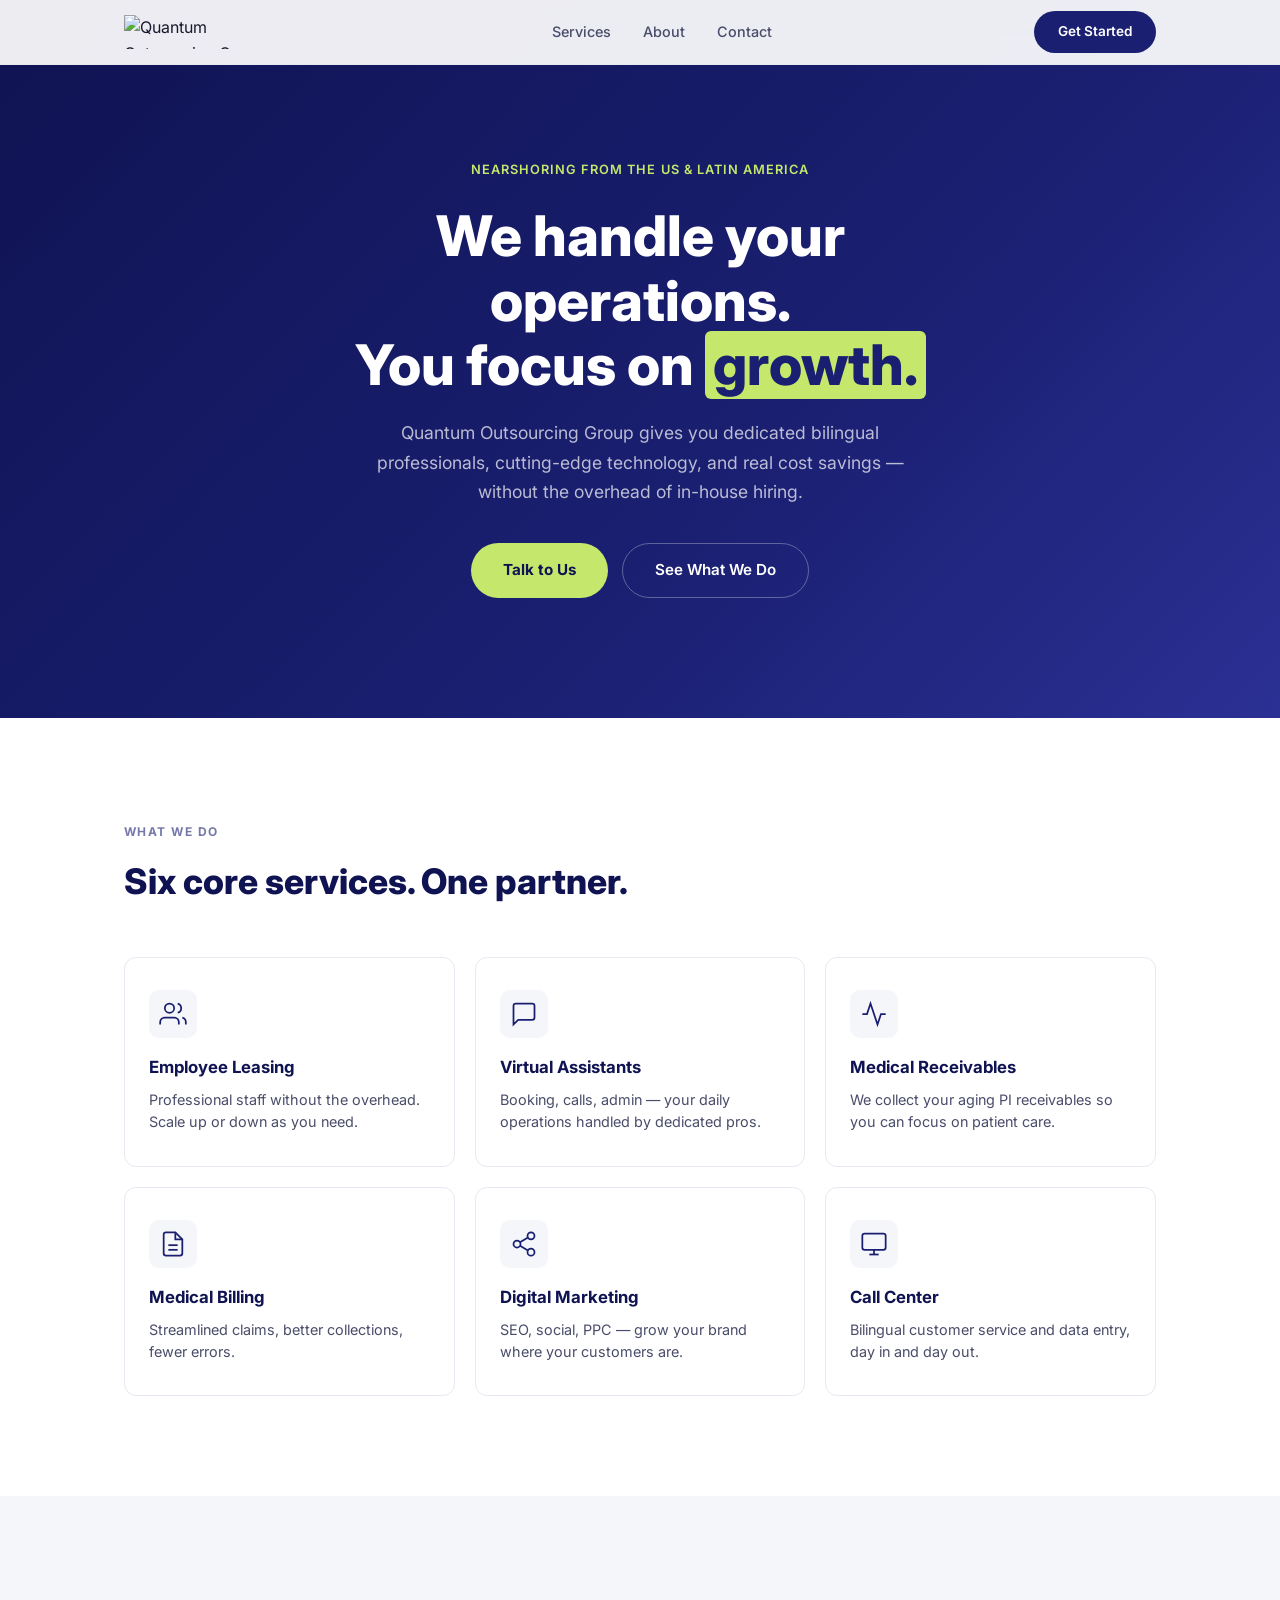
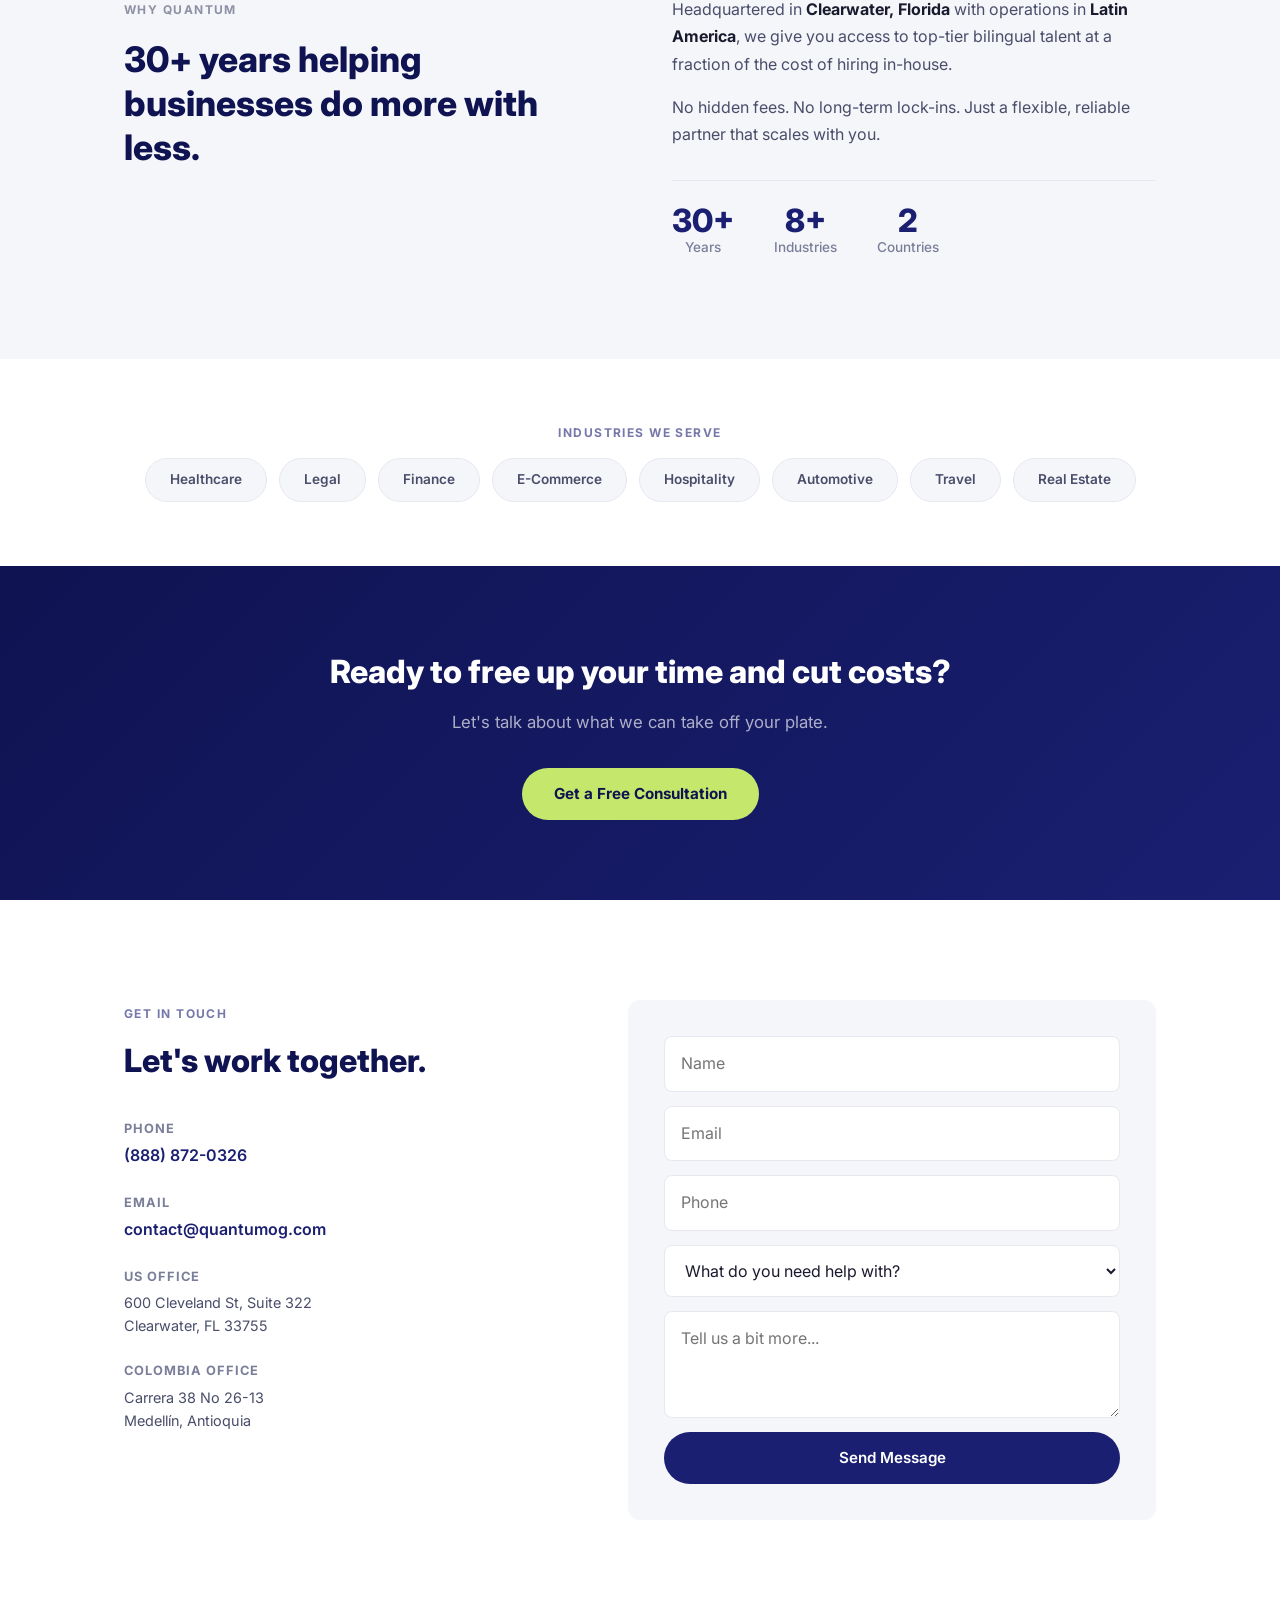
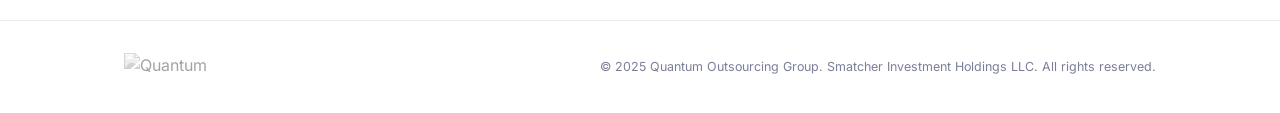
==== commit 43c8a734: "Simplify website - cleaner design, less text, clearer messaging Reduced to essential sections: hero," ====
--- a/index.html
+++ b/index.html
@@ -3,516 +3,204 @@
 <head>
     <meta charset="UTF-8">
     <meta name="viewport" content="width=device-width, initial-scale=1.0">
-    <title>Quantum Outsourcing Group | Nearshoring & Outsourcing Solutions</title>
-    <meta name="description" content="Quantum Outsourcing Group offers affordable nearshoring services including Employee Leasing, Virtual Assistants, Medical Lien Management, Call Center operations, and Digital Marketing. 30+ years of experience.">
+    <title>Quantum Outsourcing Group | Nearshoring Done Right</title>
+    <meta name="description" content="Quantum Outsourcing Group provides affordable nearshoring services — employee leasing, virtual assistants, medical receivables, billing, and digital marketing from the US and Latin America.">
     <link rel="preconnect" href="https://fonts.googleapis.com">
     <link rel="preconnect" href="https://fonts.gstatic.com" crossorigin>
-    <link href="https://fonts.googleapis.com/css2?family=Inter:wght@300;400;500;600;700;800;900&family=Space+Grotesk:wght@500;600;700&display=swap" rel="stylesheet">
+    <link href="https://fonts.googleapis.com/css2?family=Inter:wght@400;500;600;700;800&display=swap" rel="stylesheet">
     <link rel="stylesheet" href="style.css">
-    <link rel="icon" type="image/png" href="https://static.wixstatic.com/media/04c255_d994cd56e81741f2a4d7cc377a3713b1~mv2.png/v1/crop/x_55,y_64,w_1945,h_402/fill/w_64,h_64,al_c,q_85,enc_avif,quality_auto/Quantum%20Outsourcing%20Group%20Logo.png">
 </head>
 <body>
-    <!-- Navigation -->
+
+    <!-- Nav -->
     <header class="header" id="header">
-        <nav class="nav container">
-            <a href="#" class="nav__logo">
-                <img src="https://static.wixstatic.com/media/04c255_d994cd56e81741f2a4d7cc377a3713b1~mv2.png/v1/crop/x_55,y_64,w_1945,h_402/fill/w_400,h_83,al_c,q_85,usm_0.66_1.00_0.01,enc_avif,quality_auto/Quantum%20Outsourcing%20Group%20Logo.png" alt="Quantum Outsourcing Group Logo" width="200" height="42">
+        <nav class="nav">
+            <a href="#" class="logo">
+                <img src="https://static.wixstatic.com/media/04c255_d994cd56e81741f2a4d7cc377a3713b1~mv2.png/v1/crop/x_55,y_64,w_1945,h_402/fill/w_400,h_83,al_c,q_85,usm_0.66_1.00_0.01,enc_avif,quality_auto/Quantum%20Outsourcing%20Group%20Logo.png" alt="Quantum Outsourcing Group" width="180" height="37">
             </a>
-            <div class="nav__menu" id="nav-menu">
-                <ul class="nav__list">
-                    <li><a href="#about" class="nav__link">About</a></li>
-                    <li><a href="#services" class="nav__link">Services</a></li>
-                    <li><a href="#industries" class="nav__link">Industries</a></li>
-                    <li><a href="#why-us" class="nav__link">Why Us</a></li>
-                    <li><a href="#contact" class="nav__link">Contact</a></li>
-                </ul>
-                <button class="nav__close" id="nav-close" aria-label="Close menu">
-                    <svg width="24" height="24" viewBox="0 0 24 24" fill="none" stroke="currentColor" stroke-width="2"><line x1="18" y1="6" x2="6" y2="18"/><line x1="6" y1="6" x2="18" y2="18"/></svg>
-                </button>
-            </div>
-            <div class="nav__actions">
-                <a href="#contact" class="btn btn--primary btn--sm">Get Started</a>
-                <button class="nav__toggle" id="nav-toggle" aria-label="Open menu">
-                    <svg width="24" height="24" viewBox="0 0 24 24" fill="none" stroke="currentColor" stroke-width="2"><line x1="3" y1="6" x2="21" y2="6"/><line x1="3" y1="12" x2="21" y2="12"/><line x1="3" y1="18" x2="21" y2="18"/></svg>
+            <div class="nav__links" id="nav-menu">
+                <a href="#services">Services</a>
+                <a href="#about">About</a>
+                <a href="#contact">Contact</a>
+                <button class="nav__close" id="nav-close" aria-label="Close">&times;</button>
+            </div>
+            <div class="nav__right">
+                <a href="#contact" class="btn btn--primary">Get Started</a>
+                <button class="nav__toggle" id="nav-toggle" aria-label="Menu">
+                    <span></span><span></span><span></span>
                 </button>
             </div>
         </nav>
     </header>
 
     <main>
-        <!-- Hero Section -->
-        <section class="hero" id="hero">
-            <div class="hero__bg"></div>
-            <div class="container hero__container">
-                <div class="hero__content">
-                    <span class="hero__badge">30+ Years of Excellence</span>
-                    <h1 class="hero__title">
-                        You did the work.<br>
-                        We'll get you <span class="highlight">paid.</span>
-                    </h1>
-                    <p class="hero__subtitle">
-                        Quantum Outsourcing Group turns your Personal Injury receivables into collected revenue. Top professionals, for a <em>fraction</em> of the cost.
-                    </p>
-                    <p class="hero__question">How much revenue is still sitting in your open PI cases?</p>
-                    <div class="hero__cta">
-                        <a href="#contact" class="btn btn--accent btn--lg">Recover My Revenue
-                            <svg width="20" height="20" viewBox="0 0 24 24" fill="none" stroke="currentColor" stroke-width="2"><line x1="5" y1="12" x2="19" y2="12"/><polyline points="12 5 19 12 12 19"/></svg>
-                        </a>
-                        <a href="#services" class="btn btn--outline btn--lg">Explore Services</a>
-                    </div>
-                    <div class="hero__stats">
-                        <div class="hero__stat">
-                            <span class="hero__stat-number" data-count="30">0</span><span class="hero__stat-plus">+</span>
-                            <span class="hero__stat-label">Years Experience</span>
-                        </div>
-                        <div class="hero__stat">
-                            <span class="hero__stat-number" data-count="8">0</span><span class="hero__stat-plus">+</span>
-                            <span class="hero__stat-label">Industries Served</span>
-                        </div>
-                        <div class="hero__stat">
-                            <span class="hero__stat-number" data-count="500">0</span><span class="hero__stat-plus">+</span>
-                            <span class="hero__stat-label">Happy Clients</span>
-                        </div>
-                    </div>
-                </div>
-            </div>
-        </section>
-
-        <!-- About Section -->
-        <section class="about section" id="about">
+
+        <!-- Hero -->
+        <section class="hero">
+            <div class="hero__inner">
+                <p class="hero__tag">Nearshoring from the US & Latin America</p>
+                <h1>We handle your operations.<br>You focus on <span class="accent">growth.</span></h1>
+                <p class="hero__sub">Quantum Outsourcing Group gives you dedicated bilingual professionals, cutting-edge technology, and real cost savings — without the overhead of in-house hiring.</p>
+                <div class="hero__cta">
+                    <a href="#contact" class="btn btn--accent btn--lg">Talk to Us</a>
+                    <a href="#services" class="btn btn--ghost btn--lg">See What We Do</a>
+                </div>
+            </div>
+        </section>
+
+        <!-- Services -->
+        <section class="services" id="services">
+            <div class="container">
+                <p class="tag">What We Do</p>
+                <h2>Six core services. One partner.</h2>
+                <div class="services__grid">
+                    <div class="card">
+                        <div class="card__icon">
+                            <svg width="28" height="28" viewBox="0 0 24 24" fill="none" stroke="currentColor" stroke-width="1.5"><path d="M17 21v-2a4 4 0 0 0-4-4H5a4 4 0 0 0-4 4v2"/><circle cx="9" cy="7" r="4"/><path d="M23 21v-2a4 4 0 0 0-3-3.87"/><path d="M16 3.13a4 4 0 0 1 0 7.75"/></svg>
+                        </div>
+                        <h3>Employee Leasing</h3>
+                        <p>Professional staff without the overhead. Scale up or down as you need.</p>
+                    </div>
+                    <div class="card">
+                        <div class="card__icon">
+                            <svg width="28" height="28" viewBox="0 0 24 24" fill="none" stroke="currentColor" stroke-width="1.5"><path d="M21 15a2 2 0 0 1-2 2H7l-4 4V5a2 2 0 0 1 2-2h14a2 2 0 0 1 2 2z"/></svg>
+                        </div>
+                        <h3>Virtual Assistants</h3>
+                        <p>Booking, calls, admin — your daily operations handled by dedicated pros.</p>
+                    </div>
+                    <div class="card">
+                        <div class="card__icon">
+                            <svg width="28" height="28" viewBox="0 0 24 24" fill="none" stroke="currentColor" stroke-width="1.5"><path d="M22 12h-4l-3 9L9 3l-3 9H2"/></svg>
+                        </div>
+                        <h3>Medical Receivables</h3>
+                        <p>We collect your aging PI receivables so you can focus on patient care.</p>
+                    </div>
+                    <div class="card">
+                        <div class="card__icon">
+                            <svg width="28" height="28" viewBox="0 0 24 24" fill="none" stroke="currentColor" stroke-width="1.5"><path d="M14 2H6a2 2 0 0 0-2 2v16a2 2 0 0 0 2 2h12a2 2 0 0 0 2-2V8z"/><polyline points="14 2 14 8 20 8"/><line x1="16" y1="13" x2="8" y2="13"/><line x1="16" y1="17" x2="8" y2="17"/></svg>
+                        </div>
+                        <h3>Medical Billing</h3>
+                        <p>Streamlined claims, better collections, fewer errors.</p>
+                    </div>
+                    <div class="card">
+                        <div class="card__icon">
+                            <svg width="28" height="28" viewBox="0 0 24 24" fill="none" stroke="currentColor" stroke-width="1.5"><circle cx="18" cy="5" r="3"/><circle cx="6" cy="12" r="3"/><circle cx="18" cy="19" r="3"/><line x1="8.59" y1="13.51" x2="15.42" y2="17.49"/><line x1="15.41" y1="6.51" x2="8.59" y2="10.49"/></svg>
+                        </div>
+                        <h3>Digital Marketing</h3>
+                        <p>SEO, social, PPC — grow your brand where your customers are.</p>
+                    </div>
+                    <div class="card">
+                        <div class="card__icon">
+                            <svg width="28" height="28" viewBox="0 0 24 24" fill="none" stroke="currentColor" stroke-width="1.5"><rect x="2" y="3" width="20" height="14" rx="2"/><line x1="8" y1="21" x2="16" y2="21"/><line x1="12" y1="17" x2="12" y2="21"/></svg>
+                        </div>
+                        <h3>Call Center</h3>
+                        <p>Bilingual customer service and data entry, day in and day out.</p>
+                    </div>
+                </div>
+            </div>
+        </section>
+
+        <!-- About -->
+        <section class="about" id="about">
             <div class="container">
                 <div class="about__grid">
-                    <div class="about__content">
-                        <span class="section__tag">Who We Are</span>
-                        <h2 class="section__title">Take Your Business to <span class="text-accent">New Heights</span></h2>
-                        <p class="about__text">
-                            Welcome to Quantum Outsourcing Group&reg;, where over 30 years of experience in entrepreneurship and business growth empower us to support companies of all sizes.
-                        </p>
-                        <p class="about__text">
-                            Our nearshoring structure with headquarters strategically located in <strong>Florida, U.S.</strong> and <strong>Latin America</strong>, allows us to offer you a comprehensive range of services with top quality and incredibly affordable costs.
-                        </p>
-                        <p class="about__text">
-                            Our expertise and carefully selected service portfolio ensure tailored innovative solutions that help your business thrive in today's competitive market &mdash; taking over all your time-consuming operational tasks without extra costs or headcount!
-                        </p>
-                        <div class="about__features">
-                            <div class="about__feature">
-                                <div class="about__feature-icon">
-                                    <svg width="24" height="24" viewBox="0 0 24 24" fill="none" stroke="currentColor" stroke-width="2"><path d="M12 22s8-4 8-10V5l-8-3-8 3v7c0 6 8 10 8 10z"/></svg>
-                                </div>
-                                <div>
-                                    <h4>Trusted Partner</h4>
-                                    <p>Decades of proven expertise across multiple industries</p>
-                                </div>
-                            </div>
-                            <div class="about__feature">
-                                <div class="about__feature-icon">
-                                    <svg width="24" height="24" viewBox="0 0 24 24" fill="none" stroke="currentColor" stroke-width="2"><circle cx="12" cy="12" r="10"/><line x1="2" y1="12" x2="22" y2="12"/><path d="M12 2a15.3 15.3 0 0 1 4 10 15.3 15.3 0 0 1-4 10 15.3 15.3 0 0 1-4-10 15.3 15.3 0 0 1 4-10z"/></svg>
-                                </div>
-                                <div>
-                                    <h4>Global Reach</h4>
-                                    <p>Strategic offices in the US and Latin America</p>
-                                </div>
-                            </div>
-                        </div>
-                    </div>
-                    <div class="about__visual">
-                        <div class="about__image-wrapper">
-                            <div class="about__image-card about__image-card--1">
-                                <svg width="48" height="48" viewBox="0 0 24 24" fill="none" stroke="var(--color-accent)" stroke-width="1.5"><path d="M17 21v-2a4 4 0 0 0-4-4H5a4 4 0 0 0-4 4v2"/><circle cx="9" cy="7" r="4"/><path d="M23 21v-2a4 4 0 0 0-3-3.87"/><path d="M16 3.13a4 4 0 0 1 0 7.75"/></svg>
-                                <span>Expert Teams</span>
-                            </div>
-                            <div class="about__image-card about__image-card--2">
-                                <svg width="48" height="48" viewBox="0 0 24 24" fill="none" stroke="var(--color-accent)" stroke-width="1.5"><polyline points="23 6 13.5 15.5 8.5 10.5 1 18"/><polyline points="17 6 23 6 23 12"/></svg>
-                                <span>Business Growth</span>
-                            </div>
-                            <div class="about__image-card about__image-card--3">
-                                <svg width="48" height="48" viewBox="0 0 24 24" fill="none" stroke="var(--color-accent)" stroke-width="1.5"><rect x="1" y="4" width="22" height="16" rx="2" ry="2"/><line x1="1" y1="10" x2="23" y2="10"/></svg>
-                                <span>Cost Savings</span>
-                            </div>
-                        </div>
-                    </div>
-                </div>
-            </div>
-        </section>
-
-        <!-- Services Section -->
-        <section class="services section" id="services">
-            <div class="container">
-                <div class="section__header">
-                    <span class="section__tag">Our Expertise</span>
-                    <h2 class="section__title">Outsourcing Solutions <span class="text-accent">Tailored for You</span></h2>
-                    <p class="section__desc">Our wide and flexible portfolio offers nearshoring services for your employee leasing, data management, medical receivables management, customer service and digital marketing needs.</p>
-                </div>
-                <div class="services__grid">
-                    <div class="service-card">
-                        <div class="service-card__icon">
-                            <svg width="32" height="32" viewBox="0 0 24 24" fill="none" stroke="currentColor" stroke-width="1.5"><path d="M17 21v-2a4 4 0 0 0-4-4H5a4 4 0 0 0-4 4v2"/><circle cx="9" cy="7" r="4"/><path d="M23 21v-2a4 4 0 0 0-3-3.87"/><path d="M16 3.13a4 4 0 0 1 0 7.75"/></svg>
-                        </div>
-                        <h3 class="service-card__title">Employee Leasing</h3>
-                        <p class="service-card__desc">Solve your growth and profitability challenges with our professional and cost-effective staff. Scale your team without the overhead of traditional hiring.</p>
-                        <a href="#contact" class="service-card__link">Learn More <svg width="16" height="16" viewBox="0 0 24 24" fill="none" stroke="currentColor" stroke-width="2"><line x1="5" y1="12" x2="19" y2="12"/><polyline points="12 5 19 12 12 19"/></svg></a>
-                    </div>
-                    <div class="service-card">
-                        <div class="service-card__icon">
-                            <svg width="32" height="32" viewBox="0 0 24 24" fill="none" stroke="currentColor" stroke-width="1.5"><path d="M21 15a2 2 0 0 1-2 2H7l-4 4V5a2 2 0 0 1 2-2h14a2 2 0 0 1 2 2z"/></svg>
-                        </div>
-                        <h3 class="service-card__title">Virtual Assistant</h3>
-                        <p class="service-card__desc">From appointment booking to call center operations, we ensure your daily operations run smoothly with dedicated bilingual professionals.</p>
-                        <a href="#contact" class="service-card__link">Learn More <svg width="16" height="16" viewBox="0 0 24 24" fill="none" stroke="currentColor" stroke-width="2"><line x1="5" y1="12" x2="19" y2="12"/><polyline points="12 5 19 12 12 19"/></svg></a>
-                    </div>
-                    <div class="service-card service-card--featured">
-                        <div class="service-card__badge">Most Popular</div>
-                        <div class="service-card__icon">
-                            <svg width="32" height="32" viewBox="0 0 24 24" fill="none" stroke="currentColor" stroke-width="1.5"><path d="M22 12h-4l-3 9L9 3l-3 9H2"/></svg>
-                        </div>
-                        <h3 class="service-card__title">Medical Receivables</h3>
-                        <p class="service-card__desc">We service and collect your aging medical receivables so you can focus on patient care. Turn your PI receivables into collected revenue.</p>
-                        <a href="#contact" class="service-card__link">Learn More <svg width="16" height="16" viewBox="0 0 24 24" fill="none" stroke="currentColor" stroke-width="2"><line x1="5" y1="12" x2="19" y2="12"/><polyline points="12 5 19 12 12 19"/></svg></a>
-                    </div>
-                    <div class="service-card">
-                        <div class="service-card__icon">
-                            <svg width="32" height="32" viewBox="0 0 24 24" fill="none" stroke="currentColor" stroke-width="1.5"><path d="M14 2H6a2 2 0 0 0-2 2v16a2 2 0 0 0 2 2h12a2 2 0 0 0 2-2V8z"/><polyline points="14 2 14 8 20 8"/><line x1="16" y1="13" x2="8" y2="13"/><line x1="16" y1="17" x2="8" y2="17"/><polyline points="10 9 9 9 8 9"/></svg>
-                        </div>
-                        <h3 class="service-card__title">Medical Billing</h3>
-                        <p class="service-card__desc">Increase cash flow, improve collections, streamline claims processing, and reduce errors with our expert billing team.</p>
-                        <a href="#contact" class="service-card__link">Learn More <svg width="16" height="16" viewBox="0 0 24 24" fill="none" stroke="currentColor" stroke-width="2"><line x1="5" y1="12" x2="19" y2="12"/><polyline points="12 5 19 12 12 19"/></svg></a>
-                    </div>
-                    <div class="service-card">
-                        <div class="service-card__icon">
-                            <svg width="32" height="32" viewBox="0 0 24 24" fill="none" stroke="currentColor" stroke-width="1.5"><circle cx="18" cy="5" r="3"/><circle cx="6" cy="12" r="3"/><circle cx="18" cy="19" r="3"/><line x1="8.59" y1="13.51" x2="15.42" y2="17.49"/><line x1="15.41" y1="6.51" x2="8.59" y2="10.49"/></svg>
-                        </div>
-                        <h3 class="service-card__title">Digital Marketing</h3>
-                        <p class="service-card__desc">Promote your products or services using digital platforms to contribute to your business goals. SEO, social media, PPC and more.</p>
-                        <a href="#contact" class="service-card__link">Learn More <svg width="16" height="16" viewBox="0 0 24 24" fill="none" stroke="currentColor" stroke-width="2"><line x1="5" y1="12" x2="19" y2="12"/><polyline points="12 5 19 12 12 19"/></svg></a>
-                    </div>
-                    <div class="service-card">
-                        <div class="service-card__icon">
-                            <svg width="32" height="32" viewBox="0 0 24 24" fill="none" stroke="currentColor" stroke-width="1.5"><rect x="2" y="3" width="20" height="14" rx="2" ry="2"/><line x1="8" y1="21" x2="16" y2="21"/><line x1="12" y1="17" x2="12" y2="21"/></svg>
-                        </div>
-                        <h3 class="service-card__title">Call Center & Data Entry</h3>
-                        <p class="service-card__desc">Professional call center operations and precise data entry services to keep your business running efficiently around the clock.</p>
-                        <a href="#contact" class="service-card__link">Learn More <svg width="16" height="16" viewBox="0 0 24 24" fill="none" stroke="currentColor" stroke-width="2"><line x1="5" y1="12" x2="19" y2="12"/><polyline points="12 5 19 12 12 19"/></svg></a>
-                    </div>
-                </div>
-            </div>
-        </section>
-
-        <!-- Advantages Section -->
-        <section class="advantages section" id="advantages">
-            <div class="container">
-                <div class="section__header">
-                    <span class="section__tag">Why Nearshoring</span>
-                    <h2 class="section__title">Strategic Advantages of <span class="text-accent">Nearshoring</span></h2>
-                    <p class="section__desc">Nearshoring has become increasingly attractive for businesses seeking to build strong teams without growing in-house staff.</p>
-                </div>
-                <div class="advantages__grid">
-                    <div class="advantage-card">
-                        <div class="advantage-card__number">01</div>
-                        <h3>Cost Savings & Efficiency</h3>
-                        <p>Access professional workforce, top-tier technology, and equipment at a lower cost compared to in-house hiring.</p>
-                    </div>
-                    <div class="advantage-card">
-                        <div class="advantage-card__number">02</div>
-                        <h3>Proximity & Time Zones</h3>
-                        <p>Reduce response times, enable real-time communication, and foster easier collaboration with aligned schedules.</p>
-                    </div>
-                    <div class="advantage-card">
-                        <div class="advantage-card__number">03</div>
-                        <h3>Cultural Compatibility</h3>
-                        <p>Nearshore teams share cultural values and work ethics, reducing communication barriers and boosting productivity.</p>
-                    </div>
-                    <div class="advantage-card">
-                        <div class="advantage-card__number">04</div>
-                        <h3>Top Professional Talent</h3>
-                        <p>Connect with a pool of experts trained on the latest technologies and business strategies across multiple fields.</p>
-                    </div>
-                    <div class="advantage-card">
-                        <div class="advantage-card__number">05</div>
-                        <h3>Cybersecurity & IP Protection</h3>
-                        <p>Compatible legal frameworks make it easier to enforce intellectual property rights and establish robust security protocols.</p>
-                    </div>
-                    <div class="advantage-card">
-                        <div class="advantage-card__number">06</div>
-                        <h3>Flexibility to Scale</h3>
-                        <p>Adapt quickly, simplify scaling operations, and maintain a competitive edge with rapid workforce adjustments.</p>
-                    </div>
-                </div>
-            </div>
-        </section>
-
-        <!-- Industries Section -->
-        <section class="industries section" id="industries">
-            <div class="container">
-                <div class="section__header">
-                    <span class="section__tag">Industries</span>
-                    <h2 class="section__title">Solutions for <span class="text-accent">Every Sector</span></h2>
-                    <p class="section__desc">From Healthcare to Hospitality, we have tailored nearshoring solutions for every sector.</p>
-                </div>
-                <div class="industries__grid">
-                    <div class="industry-card">
-                        <div class="industry-card__icon">
-                            <svg width="28" height="28" viewBox="0 0 24 24" fill="none" stroke="currentColor" stroke-width="1.5"><path d="M22 12h-4l-3 9L9 3l-3 9H2"/></svg>
-                        </div>
-                        <h3>Healthcare</h3>
-                    </div>
-                    <div class="industry-card">
-                        <div class="industry-card__icon">
-                            <svg width="28" height="28" viewBox="0 0 24 24" fill="none" stroke="currentColor" stroke-width="1.5"><circle cx="12" cy="12" r="10"/><path d="M12 8v8"/><path d="M8 12h8"/></svg>
-                        </div>
-                        <h3>Legal</h3>
-                    </div>
-                    <div class="industry-card">
-                        <div class="industry-card__icon">
-                            <svg width="28" height="28" viewBox="0 0 24 24" fill="none" stroke="currentColor" stroke-width="1.5"><line x1="12" y1="1" x2="12" y2="23"/><path d="M17 5H9.5a3.5 3.5 0 0 0 0 7h5a3.5 3.5 0 0 1 0 7H6"/></svg>
-                        </div>
-                        <h3>Finance</h3>
-                    </div>
-                    <div class="industry-card">
-                        <div class="industry-card__icon">
-                            <svg width="28" height="28" viewBox="0 0 24 24" fill="none" stroke="currentColor" stroke-width="1.5"><circle cx="9" cy="21" r="1"/><circle cx="20" cy="21" r="1"/><path d="M1 1h4l2.68 13.39a2 2 0 0 0 2 1.61h9.72a2 2 0 0 0 2-1.61L23 6H6"/></svg>
-                        </div>
-                        <h3>E-Commerce & Retail</h3>
-                    </div>
-                    <div class="industry-card">
-                        <div class="industry-card__icon">
-                            <svg width="28" height="28" viewBox="0 0 24 24" fill="none" stroke="currentColor" stroke-width="1.5"><path d="M3 9l9-7 9 7v11a2 2 0 0 1-2 2H5a2 2 0 0 1-2-2z"/><polyline points="9 22 9 12 15 12 15 22"/></svg>
-                        </div>
-                        <h3>Hospitality</h3>
-                    </div>
-                    <div class="industry-card">
-                        <div class="industry-card__icon">
-                            <svg width="28" height="28" viewBox="0 0 24 24" fill="none" stroke="currentColor" stroke-width="1.5"><rect x="1" y="3" width="15" height="13"/><polygon points="16 8 20 8 23 11 23 16 16 16 16 8"/><circle cx="5.5" cy="18.5" r="2.5"/><circle cx="18.5" cy="18.5" r="2.5"/></svg>
-                        </div>
-                        <h3>Automotive</h3>
-                    </div>
-                    <div class="industry-card">
-                        <div class="industry-card__icon">
-                            <svg width="28" height="28" viewBox="0 0 24 24" fill="none" stroke="currentColor" stroke-width="1.5"><circle cx="12" cy="12" r="10"/><line x1="2" y1="12" x2="22" y2="12"/><path d="M12 2a15.3 15.3 0 0 1 4 10 15.3 15.3 0 0 1-4 10 15.3 15.3 0 0 1-4-10 15.3 15.3 0 0 1 4-10z"/></svg>
-                        </div>
-                        <h3>Travel & Leisure</h3>
-                    </div>
-                    <div class="industry-card">
-                        <div class="industry-card__icon">
-                            <svg width="28" height="28" viewBox="0 0 24 24" fill="none" stroke="currentColor" stroke-width="1.5"><path d="M3 9l9-7 9 7v11a2 2 0 0 1-2 2H5a2 2 0 0 1-2-2z"/></svg>
-                        </div>
-                        <h3>Real Estate</h3>
-                    </div>
-                </div>
-            </div>
-        </section>
-
-        <!-- Why Choose Us Section -->
-        <section class="why-us section" id="why-us">
-            <div class="container">
-                <div class="why-us__grid">
-                    <div class="why-us__content">
-                        <span class="section__tag">Why Choose Us</span>
-                        <h2 class="section__title">We Are Your <span class="text-accent">Growth Partner</span></h2>
-                        <p>When working with Quantum Outsourcing Group&reg;, you get full access to a pool of bilingual professionals dedicated to your business growth, supported by top-tier technology. All with unmatched cost-savings.</p>
-                    </div>
-                    <div class="why-us__features">
-                        <div class="why-us__column">
-                            <div class="why-us__item">
-                                <svg width="20" height="20" viewBox="0 0 24 24" fill="none" stroke="var(--color-accent)" stroke-width="2"><polyline points="20 6 9 17 4 12"/></svg>
-                                <span>Competitive Costs & Savings</span>
-                            </div>
-                            <div class="why-us__item">
-                                <svg width="20" height="20" viewBox="0 0 24 24" fill="none" stroke="var(--color-accent)" stroke-width="2"><polyline points="20 6 9 17 4 12"/></svg>
-                                <span>No Hidden Fees</span>
-                            </div>
-                            <div class="why-us__item">
-                                <svg width="20" height="20" viewBox="0 0 24 24" fill="none" stroke="var(--color-accent)" stroke-width="2"><polyline points="20 6 9 17 4 12"/></svg>
-                                <span>Operational Expense Reduction</span>
-                            </div>
-                            <div class="why-us__item">
-                                <svg width="20" height="20" viewBox="0 0 24 24" fill="none" stroke="var(--color-accent)" stroke-width="2"><polyline points="20 6 9 17 4 12"/></svg>
-                                <span>Global Pool of Talent</span>
-                            </div>
-                            <div class="why-us__item">
-                                <svg width="20" height="20" viewBox="0 0 24 24" fill="none" stroke="var(--color-accent)" stroke-width="2"><polyline points="20 6 9 17 4 12"/></svg>
-                                <span>Dedicated Bilingual Professionals</span>
-                            </div>
-                        </div>
-                        <div class="why-us__column">
-                            <div class="why-us__item">
-                                <svg width="20" height="20" viewBox="0 0 24 24" fill="none" stroke="var(--color-accent)" stroke-width="2"><polyline points="20 6 9 17 4 12"/></svg>
-                                <span>Dedicated Client Manager</span>
-                            </div>
-                            <div class="why-us__item">
-                                <svg width="20" height="20" viewBox="0 0 24 24" fill="none" stroke="var(--color-accent)" stroke-width="2"><polyline points="20 6 9 17 4 12"/></svg>
-                                <span>Cutting Edge Technology</span>
-                            </div>
-                            <div class="why-us__item">
-                                <svg width="20" height="20" viewBox="0 0 24 24" fill="none" stroke="var(--color-accent)" stroke-width="2"><polyline points="20 6 9 17 4 12"/></svg>
-                                <span>Cybersecurity for Your Data</span>
-                            </div>
-                            <div class="why-us__item">
-                                <svg width="20" height="20" viewBox="0 0 24 24" fill="none" stroke="var(--color-accent)" stroke-width="2"><polyline points="20 6 9 17 4 12"/></svg>
-                                <span>Easily Scalable Operations</span>
-                            </div>
-                            <div class="why-us__item">
-                                <svg width="20" height="20" viewBox="0 0 24 24" fill="none" stroke="var(--color-accent)" stroke-width="2"><polyline points="20 6 9 17 4 12"/></svg>
-                                <span>Multi-Industry Expertise</span>
-                            </div>
-                        </div>
-                    </div>
-                </div>
-            </div>
-        </section>
-
-        <!-- Testimonial / CTA Section -->
-        <section class="cta-section section">
-            <div class="container">
-                <div class="cta-box">
-                    <div class="cta-box__content">
-                        <h2>Ready to Buy Back Your Time?</h2>
-                        <p>At the end of the day, what you're really doing with outsourcing is buying back your time so that you and your staff can spend it wisely on higher value tasks and business growth.</p>
-                        <blockquote class="cta-box__quote">
-                            "If your time is worth $X/hour, then any task you can pay someone less than $X/hour to complete should be outsourced."
-                        </blockquote>
-                        <a href="#contact" class="btn btn--accent btn--lg">Let's Talk
-                            <svg width="20" height="20" viewBox="0 0 24 24" fill="none" stroke="currentColor" stroke-width="2"><line x1="5" y1="12" x2="19" y2="12"/><polyline points="12 5 19 12 12 19"/></svg>
-                        </a>
-                    </div>
-                </div>
-            </div>
-        </section>
-
-        <!-- Contact Section -->
-        <section class="contact section" id="contact">
-            <div class="container">
-                <div class="section__header">
-                    <span class="section__tag">Contact Us</span>
-                    <h2 class="section__title">Let's Build <span class="text-accent">Together</span></h2>
-                    <p class="section__desc">Ready to take your business to new heights? Get in touch with us today.</p>
-                </div>
+                    <div>
+                        <p class="tag">Why Quantum</p>
+                        <h2>30+ years helping businesses do more with less.</h2>
+                    </div>
+                    <div>
+                        <p>Headquartered in <strong>Clearwater, Florida</strong> with operations in <strong>Latin America</strong>, we give you access to top-tier bilingual talent at a fraction of the cost of hiring in-house.</p>
+                        <p>No hidden fees. No long-term lock-ins. Just a flexible, reliable partner that scales with you.</p>
+                        <div class="about__stats">
+                            <div><span>30+</span> Years</div>
+                            <div><span>8+</span> Industries</div>
+                            <div><span>2</span> Countries</div>
+                        </div>
+                    </div>
+                </div>
+            </div>
+        </section>
+
+        <!-- Industries strip -->
+        <section class="industries">
+            <div class="container">
+                <p class="tag tag--center">Industries We Serve</p>
+                <div class="industries__row">
+                    <span>Healthcare</span>
+                    <span>Legal</span>
+                    <span>Finance</span>
+                    <span>E-Commerce</span>
+                    <span>Hospitality</span>
+                    <span>Automotive</span>
+                    <span>Travel</span>
+                    <span>Real Estate</span>
+                </div>
+            </div>
+        </section>
+
+        <!-- CTA -->
+        <section class="cta">
+            <div class="container">
+                <h2>Ready to free up your time and cut costs?</h2>
+                <p>Let's talk about what we can take off your plate.</p>
+                <a href="#contact" class="btn btn--accent btn--lg">Get a Free Consultation</a>
+            </div>
+        </section>
+
+        <!-- Contact -->
+        <section class="contact" id="contact">
+            <div class="container">
                 <div class="contact__grid">
                     <div class="contact__info">
-                        <div class="contact__card">
-                            <div class="contact__card-icon">
-                                <svg width="24" height="24" viewBox="0 0 24 24" fill="none" stroke="currentColor" stroke-width="1.5"><path d="M21 10c0 7-9 13-9 13s-9-6-9-13a9 9 0 0 1 18 0z"/><circle cx="12" cy="10" r="3"/></svg>
-                            </div>
-                            <div>
-                                <h4>United States</h4>
-                                <p>600 Cleveland Street, Suite 322<br>Clearwater, FL 33755</p>
-                            </div>
-                        </div>
-                        <div class="contact__card">
-                            <div class="contact__card-icon">
-                                <svg width="24" height="24" viewBox="0 0 24 24" fill="none" stroke="currentColor" stroke-width="1.5"><path d="M21 10c0 7-9 13-9 13s-9-6-9-13a9 9 0 0 1 18 0z"/><circle cx="12" cy="10" r="3"/></svg>
-                            </div>
-                            <div>
-                                <h4>Colombia</h4>
+                        <p class="tag">Get in Touch</p>
+                        <h2>Let's work together.</h2>
+                        <div class="contact__details">
+                            <div>
+                                <h4>Phone</h4>
+                                <a href="tel:+18888720326">(888) 872-0326</a>
+                            </div>
+                            <div>
+                                <h4>Email</h4>
+                                <a href="mailto:contact@quantumog.com">contact@quantumog.com</a>
+                            </div>
+                            <div>
+                                <h4>US Office</h4>
+                                <p>600 Cleveland St, Suite 322<br>Clearwater, FL 33755</p>
+                            </div>
+                            <div>
+                                <h4>Colombia Office</h4>
                                 <p>Carrera 38 No 26-13<br>Medell&iacute;n, Antioquia</p>
                             </div>
                         </div>
-                        <div class="contact__card">
-                            <div class="contact__card-icon">
-                                <svg width="24" height="24" viewBox="0 0 24 24" fill="none" stroke="currentColor" stroke-width="1.5"><path d="M22 16.92v3a2 2 0 0 1-2.18 2 19.79 19.79 0 0 1-8.63-3.07 19.5 19.5 0 0 1-6-6 19.79 19.79 0 0 1-3.07-8.67A2 2 0 0 1 4.11 2h3a2 2 0 0 1 2 1.72 12.84 12.84 0 0 0 .7 2.81 2 2 0 0 1-.45 2.11L8.09 9.91a16 16 0 0 0 6 6l1.27-1.27a2 2 0 0 1 2.11-.45 12.84 12.84 0 0 0 2.81.7A2 2 0 0 1 22 16.92z"/></svg>
-                            </div>
-                            <div>
-                                <h4>Phone</h4>
-                                <p>Toll-Free: <a href="tel:+18888720326">(888) 872-0326</a></p>
-                            </div>
-                        </div>
-                        <div class="contact__card">
-                            <div class="contact__card-icon">
-                                <svg width="24" height="24" viewBox="0 0 24 24" fill="none" stroke="currentColor" stroke-width="1.5"><path d="M4 4h16c1.1 0 2 .9 2 2v12c0 1.1-.9 2-2 2H4c-1.1 0-2-.9-2-2V6c0-1.1.9-2 2-2z"/><polyline points="22,6 12,13 2,6"/></svg>
-                            </div>
-                            <div>
-                                <h4>Email</h4>
-                                <p><a href="mailto:contact@quantumog.com">contact@quantumog.com</a></p>
-                            </div>
-                        </div>
-                    </div>
-                    <div class="contact__form-wrapper">
-                        <form class="contact__form" id="contact-form">
-                            <div class="form__row">
-                                <div class="form__group">
-                                    <label for="name">Full Name</label>
-                                    <input type="text" id="name" name="name" placeholder="John Doe" required>
-                                </div>
-                                <div class="form__group">
-                                    <label for="email">Email Address</label>
-                                    <input type="email" id="email" name="email" placeholder="john@company.com" required>
-                                </div>
-                            </div>
-                            <div class="form__row">
-                                <div class="form__group">
-                                    <label for="phone">Phone Number</label>
-                                    <input type="tel" id="phone" name="phone" placeholder="(555) 123-4567">
-                                </div>
-                                <div class="form__group">
-                                    <label for="service">Service Interested In</label>
-                                    <select id="service" name="service">
-                                        <option value="">Select a service</option>
-                                        <option value="employee-leasing">Employee Leasing</option>
-                                        <option value="virtual-assistant">Virtual Assistant</option>
-                                        <option value="medical-receivables">Medical Receivables</option>
-                                        <option value="medical-billing">Medical Billing</option>
-                                        <option value="digital-marketing">Digital Marketing</option>
-                                        <option value="call-center">Call Center & Data Entry</option>
-                                        <option value="other">Other</option>
-                                    </select>
-                                </div>
-                            </div>
-                            <div class="form__group">
-                                <label for="message">Message</label>
-                                <textarea id="message" name="message" rows="4" placeholder="Tell us about your outsourcing needs..."></textarea>
-                            </div>
-                            <button type="submit" class="btn btn--accent btn--lg btn--full">
-                                Send Message
-                                <svg width="20" height="20" viewBox="0 0 24 24" fill="none" stroke="currentColor" stroke-width="2"><line x1="22" y1="2" x2="11" y2="13"/><polygon points="22 2 15 22 11 13 2 9 22 2"/></svg>
-                            </button>
-                        </form>
-                    </div>
-                </div>
-            </div>
-        </section>
+                    </div>
+                    <form class="contact__form" id="contact-form">
+                        <input type="text" placeholder="Name" required>
+                        <input type="email" placeholder="Email" required>
+                        <input type="tel" placeholder="Phone">
+                        <select>
+                            <option value="">What do you need help with?</option>
+                            <option>Employee Leasing</option>
+                            <option>Virtual Assistant</option>
+                            <option>Medical Receivables</option>
+                            <option>Medical Billing</option>
+                            <option>Digital Marketing</option>
+                            <option>Call Center</option>
+                            <option>Other</option>
+                        </select>
+                        <textarea rows="3" placeholder="Tell us a bit more..."></textarea>
+                        <button type="submit" class="btn btn--primary btn--lg btn--full">Send Message</button>
+                    </form>
+                </div>
+            </div>
+        </section>
+
     </main>
 
     <!-- Footer -->
     <footer class="footer">
-        <div class="container">
-            <div class="footer__grid">
-                <div class="footer__brand">
-                    <img src="https://static.wixstatic.com/media/04c255_d994cd56e81741f2a4d7cc377a3713b1~mv2.png/v1/crop/x_55,y_64,w_1945,h_402/fill/w_400,h_83,al_c,q_85,usm_0.66_1.00_0.01,enc_avif,quality_auto/Quantum%20Outsourcing%20Group%20Logo.png" alt="Quantum Outsourcing Group" width="180" height="37" class="footer__logo">
-                    <p>Over 30 years of experience empowering businesses of all sizes with innovative nearshoring solutions.</p>
-                </div>
-                <div class="footer__links">
-                    <h4>Solutions</h4>
-                    <ul>
-                        <li><a href="#services">Medical Receivables</a></li>
-                        <li><a href="#services">Medical Billing</a></li>
-                        <li><a href="#services">Employee Leasing</a></li>
-                        <li><a href="#services">Virtual Assistant</a></li>
-                        <li><a href="#services">Digital Marketing</a></li>
-                        <li><a href="#services">Call Center</a></li>
-                    </ul>
-                </div>
-                <div class="footer__links">
-                    <h4>Industries</h4>
-                    <ul>
-                        <li><a href="#industries">Healthcare</a></li>
-                        <li><a href="#industries">Legal</a></li>
-                        <li><a href="#industries">Finance</a></li>
-                        <li><a href="#industries">E-Commerce</a></li>
-                        <li><a href="#industries">Hospitality</a></li>
-                        <li><a href="#industries">Real Estate</a></li>
-                    </ul>
-                </div>
-                <div class="footer__links">
-                    <h4>Company</h4>
-                    <ul>
-                        <li><a href="#about">About Us</a></li>
-                        <li><a href="#contact">Contact</a></li>
-                        <li><a href="https://www.quantumog.com" target="_blank" rel="noopener">Main Website</a></li>
-                    </ul>
-                </div>
-            </div>
-            <div class="footer__bottom">
-                <p>&copy; 2025 Quantum Outsourcing Group. Smatcher Investment Holdings LLC. All rights reserved.</p>
-            </div>
+        <div class="container footer__inner">
+            <img src="https://static.wixstatic.com/media/04c255_d994cd56e81741f2a4d7cc377a3713b1~mv2.png/v1/crop/x_55,y_64,w_1945,h_402/fill/w_400,h_83,al_c,q_85,usm_0.66_1.00_0.01,enc_avif,quality_auto/Quantum%20Outsourcing%20Group%20Logo.png" alt="Quantum Outsourcing Group" width="160" height="33" class="footer__logo">
+            <p>&copy; 2025 Quantum Outsourcing Group. Smatcher Investment Holdings LLC. All rights reserved.</p>
         </div>
     </footer>
 
--- a/style.css
+++ b/style.css
@@ -1,996 +1,200 @@
-/* ===== CSS Variables ===== */
+/* ===== Variables ===== */
 :root {
-    --color-primary: #1a1f71;
-    --color-primary-dark: #0f1352;
-    --color-primary-light: #2b3094;
-    --color-accent: #c5e86c;
-    --color-accent-dark: #a8cc4a;
-    --color-text: #1a1a2e;
-    --color-text-light: #555770;
-    --color-text-muted: #8b8da3;
-    --color-bg: #ffffff;
-    --color-bg-alt: #f7f8fc;
-    --color-bg-dark: #0c0f3a;
-    --color-border: #e4e6f0;
-    --font-heading: 'Space Grotesk', sans-serif;
-    --font-body: 'Inter', sans-serif;
-    --radius-sm: 8px;
-    --radius-md: 12px;
-    --radius-lg: 20px;
-    --radius-xl: 28px;
-    --shadow-sm: 0 1px 3px rgba(26, 31, 113, 0.06);
-    --shadow-md: 0 4px 16px rgba(26, 31, 113, 0.08);
-    --shadow-lg: 0 8px 32px rgba(26, 31, 113, 0.12);
-    --shadow-xl: 0 16px 48px rgba(26, 31, 113, 0.16);
-    --transition: 0.3s cubic-bezier(0.4, 0, 0.2, 1);
+    --navy: #1a1f71;
+    --navy-dark: #0f1352;
+    --lime: #c5e86c;
+    --lime-dark: #aad44e;
+    --text: #1a1a2e;
+    --text-mid: #4a4d6a;
+    --text-light: #7b7e99;
+    --bg: #ffffff;
+    --bg-alt: #f5f6fa;
+    --border: #e8e9f0;
+    --radius: 12px;
 }
 
 /* ===== Reset ===== */
 *, *::before, *::after { box-sizing: border-box; margin: 0; padding: 0; }
-
-html {
-    scroll-behavior: smooth;
-    scroll-padding-top: 80px;
-}
-
-body {
-    font-family: var(--font-body);
-    font-size: 16px;
-    line-height: 1.6;
-    color: var(--color-text);
-    background: var(--color-bg);
-    -webkit-font-smoothing: antialiased;
-}
-
+html { scroll-behavior: smooth; scroll-padding-top: 80px; }
+body { font-family: 'Inter', system-ui, sans-serif; color: var(--text); line-height: 1.6; background: var(--bg); -webkit-font-smoothing: antialiased; }
 img { max-width: 100%; height: auto; display: block; }
 a { text-decoration: none; color: inherit; }
 ul { list-style: none; }
-button { border: none; background: none; cursor: pointer; font-family: inherit; }
-input, select, textarea { font-family: inherit; font-size: inherit; }
-
-.container {
-    max-width: 1200px;
-    margin: 0 auto;
-    padding: 0 24px;
-}
-
-.section {
-    padding: 100px 0;
-}
-
-.section__tag {
-    display: inline-block;
-    font-family: var(--font-heading);
-    font-size: 0.8rem;
-    font-weight: 600;
-    letter-spacing: 0.1em;
-    text-transform: uppercase;
-    color: var(--color-primary);
-    background: rgba(26, 31, 113, 0.06);
-    padding: 6px 16px;
-    border-radius: 100px;
-    margin-bottom: 16px;
-}
-
-.section__header {
-    text-align: center;
-    max-width: 640px;
-    margin: 0 auto 64px;
-}
-
-.section__title {
-    font-family: var(--font-heading);
-    font-size: clamp(1.75rem, 4vw, 2.5rem);
-    font-weight: 700;
-    line-height: 1.2;
-    color: var(--color-primary-dark);
-    margin-bottom: 16px;
-}
-
-.section__desc {
-    font-size: 1.05rem;
-    color: var(--color-text-light);
-    line-height: 1.7;
-}
-
-.text-accent { color: var(--color-primary); }
-
-.highlight {
-    background: var(--color-accent);
-    padding: 2px 12px;
-    border-radius: 6px;
-    color: var(--color-primary-dark);
-    font-style: normal;
-}
+button { border: none; background: none; cursor: pointer; font: inherit; }
+input, select, textarea { font: inherit; }
+
+.container { max-width: 1080px; margin: 0 auto; padding: 0 24px; }
 
 /* ===== Buttons ===== */
 .btn {
-    display: inline-flex;
-    align-items: center;
-    gap: 8px;
-    font-family: var(--font-heading);
-    font-weight: 600;
-    border-radius: var(--radius-xl);
-    transition: var(--transition);
-    white-space: nowrap;
-}
-
-.btn--sm { padding: 10px 24px; font-size: 0.875rem; }
-.btn--lg { padding: 16px 32px; font-size: 1rem; }
-.btn--full { width: 100%; justify-content: center; }
-
-.btn--primary {
-    background: var(--color-primary);
-    color: #fff;
-}
-.btn--primary:hover {
-    background: var(--color-primary-light);
-    transform: translateY(-1px);
-    box-shadow: var(--shadow-md);
-}
-
-.btn--accent {
-    background: var(--color-accent);
-    color: var(--color-primary-dark);
-}
-.btn--accent:hover {
-    background: var(--color-accent-dark);
-    transform: translateY(-1px);
-    box-shadow: var(--shadow-md);
-}
-
-.btn--outline {
-    background: transparent;
-    color: #fff;
-    border: 2px solid rgba(255, 255, 255, 0.3);
-}
-.btn--outline:hover {
-    background: rgba(255, 255, 255, 0.1);
-    border-color: rgba(255, 255, 255, 0.6);
-}
+    display: inline-flex; align-items: center; justify-content: center; gap: 8px;
+    font-weight: 600; border-radius: 100px; transition: all 0.2s ease;
+}
+.btn--lg { padding: 14px 32px; font-size: 0.95rem; }
+.btn--full { width: 100%; }
+.btn--primary { background: var(--navy); color: #fff; }
+.btn--primary:hover { background: var(--navy-dark); transform: translateY(-1px); }
+.btn--accent { background: var(--lime); color: var(--navy-dark); font-weight: 700; }
+.btn--accent:hover { background: var(--lime-dark); transform: translateY(-1px); }
+.btn--ghost { color: #fff; border: 1.5px solid rgba(255,255,255,0.3); }
+.btn--ghost:hover { background: rgba(255,255,255,0.1); border-color: rgba(255,255,255,0.6); }
+
+.tag {
+    display: inline-block; font-size: 0.75rem; font-weight: 700; letter-spacing: 0.12em;
+    text-transform: uppercase; color: var(--navy); opacity: 0.6; margin-bottom: 12px;
+}
+.tag--center { display: block; text-align: center; }
+
+.accent { color: var(--navy); background: var(--lime); padding: 0 8px; border-radius: 6px; }
 
 /* ===== Header ===== */
 .header {
-    position: fixed;
-    top: 0;
-    left: 0;
-    width: 100%;
-    z-index: 1000;
-    background: rgba(255, 255, 255, 0.9);
-    backdrop-filter: blur(20px);
-    border-bottom: 1px solid var(--color-border);
-    transition: var(--transition);
-}
-
-.header--scrolled {
-    box-shadow: var(--shadow-sm);
-}
+    position: fixed; top: 0; left: 0; width: 100%; z-index: 100;
+    background: rgba(255,255,255,0.92); backdrop-filter: blur(16px);
+    border-bottom: 1px solid var(--border); transition: box-shadow 0.2s;
+}
+.header--scrolled { box-shadow: 0 2px 12px rgba(0,0,0,0.06); }
 
 .nav {
-    display: flex;
-    align-items: center;
-    justify-content: space-between;
-    height: 72px;
-}
-
-.nav__logo img {
-    height: 40px;
-    width: auto;
-}
-
-.nav__list {
-    display: flex;
-    gap: 36px;
-}
-
-.nav__link {
-    font-size: 0.9rem;
-    font-weight: 500;
-    color: var(--color-text-light);
-    transition: var(--transition);
-    position: relative;
-}
-
-.nav__link::after {
-    content: '';
-    position: absolute;
-    bottom: -4px;
-    left: 0;
-    width: 0;
-    height: 2px;
-    background: var(--color-primary);
-    transition: var(--transition);
-}
-
-.nav__link:hover { color: var(--color-primary); }
-.nav__link:hover::after { width: 100%; }
-
-.nav__actions {
-    display: flex;
-    align-items: center;
-    gap: 16px;
-}
-
+    max-width: 1080px; margin: 0 auto; padding: 0 24px;
+    display: flex; align-items: center; justify-content: space-between; height: 64px;
+}
+.logo img { height: 34px; width: auto; }
+.nav__links { display: flex; gap: 32px; }
+.nav__links a { font-size: 0.9rem; font-weight: 500; color: var(--text-mid); transition: color 0.2s; }
+.nav__links a:hover { color: var(--navy); }
+.nav__right { display: flex; align-items: center; gap: 16px; }
+.nav__right .btn { padding: 10px 24px; font-size: 0.85rem; }
 .nav__toggle, .nav__close { display: none; }
 
 /* ===== Hero ===== */
 .hero {
-    position: relative;
-    min-height: 100vh;
-    display: flex;
-    align-items: center;
-    overflow: hidden;
-    padding-top: 72px;
-}
-
-.hero__bg {
-    position: absolute;
-    inset: 0;
-    background: linear-gradient(135deg, var(--color-primary-dark) 0%, var(--color-primary) 50%, #2b3094 100%);
-    z-index: -2;
-}
-
-.hero__bg::before {
-    content: '';
-    position: absolute;
-    inset: 0;
-    background:
-        radial-gradient(ellipse 80% 50% at 70% 40%, rgba(197, 232, 108, 0.08), transparent),
-        radial-gradient(ellipse 60% 40% at 20% 80%, rgba(197, 232, 108, 0.05), transparent);
-    z-index: 1;
-}
-
-.hero__bg::after {
-    content: '';
-    position: absolute;
-    top: -50%;
-    right: -20%;
-    width: 800px;
-    height: 800px;
-    border-radius: 50%;
-    background: rgba(197, 232, 108, 0.03);
-    z-index: 1;
-}
-
-.hero__container {
-    position: relative;
-    z-index: 1;
-    padding: 80px 24px;
-}
-
-.hero__content {
-    max-width: 720px;
-}
-
-.hero__badge {
-    display: inline-block;
-    font-family: var(--font-heading);
-    font-size: 0.8rem;
-    font-weight: 600;
-    letter-spacing: 0.08em;
-    color: var(--color-accent);
-    background: rgba(197, 232, 108, 0.1);
-    border: 1px solid rgba(197, 232, 108, 0.2);
-    padding: 8px 20px;
-    border-radius: 100px;
-    margin-bottom: 24px;
-    animation: fadeInUp 0.6s ease-out;
-}
-
-.hero__title {
-    font-family: var(--font-heading);
-    font-size: clamp(2.5rem, 6vw, 4rem);
-    font-weight: 700;
-    line-height: 1.1;
-    color: #fff;
-    margin-bottom: 24px;
-    animation: fadeInUp 0.6s ease-out 0.1s both;
-}
-
-.hero__subtitle {
-    font-size: 1.15rem;
-    color: rgba(255, 255, 255, 0.8);
-    line-height: 1.7;
-    margin-bottom: 8px;
-    max-width: 560px;
-    animation: fadeInUp 0.6s ease-out 0.2s both;
-}
-
-.hero__subtitle em {
-    color: var(--color-accent);
-    font-style: italic;
-}
-
-.hero__question {
-    font-size: 1rem;
-    color: rgba(255, 255, 255, 0.6);
-    margin-bottom: 32px;
-    animation: fadeInUp 0.6s ease-out 0.25s both;
-}
-
-.hero__cta {
-    display: flex;
-    gap: 16px;
-    flex-wrap: wrap;
-    margin-bottom: 56px;
-    animation: fadeInUp 0.6s ease-out 0.3s both;
-}
-
-.hero__stats {
-    display: flex;
-    gap: 48px;
-    padding-top: 40px;
-    border-top: 1px solid rgba(255, 255, 255, 0.1);
-    animation: fadeInUp 0.6s ease-out 0.4s both;
-}
-
-.hero__stat-number {
-    font-family: var(--font-heading);
-    font-size: 2.25rem;
-    font-weight: 700;
-    color: #fff;
-}
-
-.hero__stat-plus {
-    font-family: var(--font-heading);
-    font-size: 1.5rem;
-    font-weight: 700;
-    color: var(--color-accent);
-}
-
-.hero__stat-label {
-    display: block;
-    font-size: 0.85rem;
-    color: rgba(255, 255, 255, 0.5);
-    margin-top: 4px;
-}
+    background: linear-gradient(135deg, var(--navy-dark), var(--navy) 60%, #2b3094);
+    padding: 160px 24px 120px; text-align: center;
+}
+.hero__inner { max-width: 720px; margin: 0 auto; }
+.hero__tag { font-size: 0.8rem; font-weight: 600; letter-spacing: 0.08em; color: var(--lime); margin-bottom: 24px; text-transform: uppercase; }
+.hero h1 { font-size: clamp(2.2rem, 5vw, 3.5rem); font-weight: 800; color: #fff; line-height: 1.15; margin-bottom: 20px; }
+.hero__sub { font-size: 1.1rem; color: rgba(255,255,255,0.7); max-width: 560px; margin: 0 auto 36px; line-height: 1.7; }
+.hero__cta { display: flex; gap: 14px; justify-content: center; flex-wrap: wrap; }
+
+/* ===== Services ===== */
+.services { padding: 100px 0; }
+.services h2 { font-size: clamp(1.6rem, 3vw, 2.2rem); font-weight: 800; color: var(--navy-dark); margin-bottom: 48px; }
+
+.services__grid { display: grid; grid-template-columns: repeat(3, 1fr); gap: 20px; }
+
+.card {
+    padding: 32px 24px; border: 1px solid var(--border); border-radius: var(--radius);
+    transition: all 0.2s ease;
+}
+.card:hover { border-color: var(--navy); box-shadow: 0 4px 20px rgba(26,31,113,0.08); transform: translateY(-2px); }
+.card__icon { width: 48px; height: 48px; background: var(--bg-alt); border-radius: 10px; display: flex; align-items: center; justify-content: center; color: var(--navy); margin-bottom: 16px; }
+.card h3 { font-size: 1.05rem; font-weight: 700; color: var(--navy-dark); margin-bottom: 8px; }
+.card p { font-size: 0.9rem; color: var(--text-mid); line-height: 1.55; }
 
 /* ===== About ===== */
-.about {
-    background: var(--color-bg);
-}
-
-.about__grid {
-    display: grid;
-    grid-template-columns: 1fr 1fr;
-    gap: 80px;
-    align-items: center;
-}
-
-.about__text {
-    color: var(--color-text-light);
-    margin-bottom: 16px;
-    line-height: 1.7;
-}
-
-.about__features {
-    display: flex;
-    flex-direction: column;
-    gap: 20px;
-    margin-top: 32px;
-}
-
-.about__feature {
-    display: flex;
-    gap: 16px;
-    align-items: flex-start;
-}
-
-.about__feature-icon {
-    flex-shrink: 0;
-    width: 48px;
-    height: 48px;
-    background: rgba(26, 31, 113, 0.06);
-    border-radius: var(--radius-md);
-    display: flex;
-    align-items: center;
-    justify-content: center;
-    color: var(--color-primary);
-}
-
-.about__feature h4 {
-    font-family: var(--font-heading);
-    font-size: 1rem;
-    font-weight: 600;
-    color: var(--color-primary-dark);
-    margin-bottom: 4px;
-}
-
-.about__feature p {
-    font-size: 0.9rem;
-    color: var(--color-text-muted);
-}
-
-.about__visual {
-    position: relative;
-}
-
-.about__image-wrapper {
-    position: relative;
-    height: 460px;
-    background: linear-gradient(135deg, rgba(26, 31, 113, 0.03), rgba(197, 232, 108, 0.05));
-    border-radius: var(--radius-lg);
-    overflow: hidden;
-}
-
-.about__image-card {
-    position: absolute;
-    background: white;
-    border-radius: var(--radius-md);
-    padding: 24px;
-    box-shadow: var(--shadow-lg);
-    display: flex;
-    flex-direction: column;
-    align-items: center;
-    gap: 12px;
-    transition: var(--transition);
-}
-
-.about__image-card span {
-    font-family: var(--font-heading);
-    font-size: 0.85rem;
-    font-weight: 600;
-    color: var(--color-primary-dark);
-}
-
-.about__image-card--1 {
-    top: 40px;
-    left: 40px;
-    animation: float 6s ease-in-out infinite;
-}
-
-.about__image-card--2 {
-    top: 50%;
-    right: 40px;
-    transform: translateY(-50%);
-    animation: float 6s ease-in-out 2s infinite;
-}
-
-.about__image-card--3 {
-    bottom: 40px;
-    left: 30%;
-    animation: float 6s ease-in-out 4s infinite;
-}
-
-/* ===== Services ===== */
-.services {
-    background: var(--color-bg-alt);
-}
-
-.services__grid {
-    display: grid;
-    grid-template-columns: repeat(3, 1fr);
-    gap: 24px;
-}
-
-.service-card {
-    position: relative;
-    background: white;
-    border-radius: var(--radius-lg);
-    padding: 36px 28px;
-    transition: var(--transition);
-    border: 1px solid var(--color-border);
-}
-
-.service-card:hover {
-    transform: translateY(-4px);
-    box-shadow: var(--shadow-lg);
-    border-color: transparent;
-}
-
-.service-card--featured {
-    background: var(--color-primary);
-    border-color: var(--color-primary);
-}
-
-.service-card--featured .service-card__icon { background: rgba(255, 255, 255, 0.15); color: white; }
-.service-card--featured .service-card__title { color: white; }
-.service-card--featured .service-card__desc { color: rgba(255, 255, 255, 0.75); }
-.service-card--featured .service-card__link { color: var(--color-accent); }
-
-.service-card__badge {
-    position: absolute;
-    top: -10px;
-    right: 20px;
-    background: var(--color-accent);
-    color: var(--color-primary-dark);
-    font-family: var(--font-heading);
-    font-size: 0.7rem;
-    font-weight: 700;
-    padding: 4px 14px;
-    border-radius: 100px;
-    letter-spacing: 0.05em;
-    text-transform: uppercase;
-}
-
-.service-card__icon {
-    width: 56px;
-    height: 56px;
-    background: rgba(26, 31, 113, 0.06);
-    border-radius: var(--radius-md);
-    display: flex;
-    align-items: center;
-    justify-content: center;
-    color: var(--color-primary);
-    margin-bottom: 20px;
-}
-
-.service-card__title {
-    font-family: var(--font-heading);
-    font-size: 1.15rem;
-    font-weight: 600;
-    color: var(--color-primary-dark);
-    margin-bottom: 12px;
-}
-
-.service-card__desc {
-    font-size: 0.9rem;
-    color: var(--color-text-light);
-    line-height: 1.6;
-    margin-bottom: 20px;
-}
-
-.service-card__link {
-    display: inline-flex;
-    align-items: center;
-    gap: 6px;
-    font-size: 0.875rem;
-    font-weight: 600;
-    color: var(--color-primary);
-    transition: var(--transition);
-}
-
-.service-card__link:hover {
-    gap: 10px;
-}
-
-/* ===== Advantages ===== */
-.advantages {
-    background: var(--color-bg);
-}
-
-.advantages__grid {
-    display: grid;
-    grid-template-columns: repeat(3, 1fr);
-    gap: 24px;
-}
-
-.advantage-card {
-    padding: 36px 28px;
-    border-radius: var(--radius-lg);
-    border: 1px solid var(--color-border);
-    transition: var(--transition);
-    background: white;
-}
-
-.advantage-card:hover {
-    border-color: var(--color-primary);
-    box-shadow: var(--shadow-md);
-}
-
-.advantage-card__number {
-    font-family: var(--font-heading);
-    font-size: 2rem;
-    font-weight: 700;
-    color: var(--color-accent);
-    margin-bottom: 16px;
-    line-height: 1;
-}
-
-.advantage-card h3 {
-    font-family: var(--font-heading);
-    font-size: 1.1rem;
-    font-weight: 600;
-    color: var(--color-primary-dark);
-    margin-bottom: 12px;
-}
-
-.advantage-card p {
-    font-size: 0.9rem;
-    color: var(--color-text-light);
-    line-height: 1.6;
-}
+.about { padding: 100px 0; background: var(--bg-alt); }
+.about__grid { display: grid; grid-template-columns: 1fr 1fr; gap: 64px; align-items: start; }
+.about h2 { font-size: clamp(1.6rem, 3vw, 2.2rem); font-weight: 800; color: var(--navy-dark); line-height: 1.25; }
+.about p { color: var(--text-mid); margin-bottom: 16px; line-height: 1.7; }
+.about strong { color: var(--text); }
+
+.about__stats { display: flex; gap: 40px; margin-top: 32px; padding-top: 24px; border-top: 1px solid var(--border); }
+.about__stats div { text-align: center; }
+.about__stats span { display: block; font-size: 2rem; font-weight: 800; color: var(--navy); line-height: 1; }
+.about__stats div { font-size: 0.85rem; color: var(--text-light); font-weight: 500; }
 
 /* ===== Industries ===== */
-.industries {
-    background: var(--color-bg-alt);
-}
-
-.industries__grid {
-    display: grid;
-    grid-template-columns: repeat(4, 1fr);
-    gap: 20px;
-}
-
-.industry-card {
-    background: white;
-    border-radius: var(--radius-lg);
-    padding: 32px 20px;
-    text-align: center;
-    border: 1px solid var(--color-border);
-    transition: var(--transition);
-}
-
-.industry-card:hover {
-    transform: translateY(-4px);
-    box-shadow: var(--shadow-md);
-    border-color: var(--color-primary);
-}
-
-.industry-card__icon {
-    width: 56px;
-    height: 56px;
-    background: rgba(26, 31, 113, 0.06);
-    border-radius: 50%;
-    display: flex;
-    align-items: center;
-    justify-content: center;
-    color: var(--color-primary);
-    margin: 0 auto 16px;
-}
-
-.industry-card:hover .industry-card__icon {
-    background: var(--color-primary);
-    color: white;
-}
-
-.industry-card h3 {
-    font-family: var(--font-heading);
-    font-size: 0.95rem;
-    font-weight: 600;
-    color: var(--color-primary-dark);
-}
-
-/* ===== Why Us ===== */
-.why-us {
-    background: var(--color-bg);
-}
-
-.why-us__grid {
-    display: grid;
-    grid-template-columns: 1fr 1.2fr;
-    gap: 64px;
-    align-items: start;
-}
-
-.why-us__content p {
-    color: var(--color-text-light);
-    line-height: 1.7;
-    margin-top: 16px;
-}
-
-.why-us__features {
-    display: grid;
-    grid-template-columns: 1fr 1fr;
-    gap: 24px 40px;
-}
-
-.why-us__item {
-    display: flex;
-    align-items: center;
-    gap: 12px;
-    padding: 12px 0;
-}
-
-.why-us__item span {
-    font-size: 0.9rem;
-    font-weight: 500;
-    color: var(--color-text);
-}
-
-/* ===== CTA Section ===== */
-.cta-section {
-    background: var(--color-bg-alt);
-}
-
-.cta-box {
-    background: linear-gradient(135deg, var(--color-primary-dark), var(--color-primary));
-    border-radius: var(--radius-xl);
-    padding: 64px;
-    text-align: center;
-}
-
-.cta-box h2 {
-    font-family: var(--font-heading);
-    font-size: clamp(1.75rem, 3vw, 2.25rem);
-    color: white;
-    margin-bottom: 16px;
-}
-
-.cta-box p {
-    color: rgba(255, 255, 255, 0.75);
-    max-width: 600px;
-    margin: 0 auto 24px;
-    line-height: 1.7;
-}
-
-.cta-box__quote {
-    font-style: italic;
-    color: var(--color-accent);
-    font-size: 1.05rem;
-    padding: 20px 0;
-    margin-bottom: 32px;
-    border: none;
-}
+.industries { padding: 64px 0; }
+.industries__row {
+    display: flex; flex-wrap: wrap; justify-content: center; gap: 12px; margin-top: 16px;
+}
+.industries__row span {
+    padding: 10px 24px; background: var(--bg-alt); border: 1px solid var(--border);
+    border-radius: 100px; font-size: 0.85rem; font-weight: 600; color: var(--text-mid);
+    transition: all 0.2s;
+}
+.industries__row span:hover { border-color: var(--navy); color: var(--navy); background: #fff; }
+
+/* ===== CTA ===== */
+.cta {
+    padding: 80px 0; text-align: center;
+    background: linear-gradient(135deg, var(--navy-dark), var(--navy));
+}
+.cta h2 { font-size: clamp(1.5rem, 3vw, 2rem); font-weight: 800; color: #fff; margin-bottom: 12px; }
+.cta p { color: rgba(255,255,255,0.65); margin-bottom: 32px; font-size: 1.05rem; }
 
 /* ===== Contact ===== */
-.contact {
-    background: var(--color-bg);
-}
-
-.contact__grid {
-    display: grid;
-    grid-template-columns: 1fr 1.4fr;
-    gap: 48px;
-    align-items: start;
-}
-
-.contact__info {
-    display: flex;
-    flex-direction: column;
-    gap: 20px;
-}
-
-.contact__card {
-    display: flex;
-    gap: 16px;
-    padding: 20px;
-    background: var(--color-bg-alt);
-    border-radius: var(--radius-md);
-    transition: var(--transition);
-}
-
-.contact__card:hover {
-    background: white;
-    box-shadow: var(--shadow-md);
-}
-
-.contact__card-icon {
-    flex-shrink: 0;
-    width: 48px;
-    height: 48px;
-    background: rgba(26, 31, 113, 0.06);
-    border-radius: var(--radius-sm);
-    display: flex;
-    align-items: center;
-    justify-content: center;
-    color: var(--color-primary);
-}
-
-.contact__card h4 {
-    font-family: var(--font-heading);
-    font-size: 0.95rem;
-    font-weight: 600;
-    color: var(--color-primary-dark);
-    margin-bottom: 4px;
-}
-
-.contact__card p {
-    font-size: 0.85rem;
-    color: var(--color-text-light);
-    line-height: 1.5;
-}
-
-.contact__card a {
-    color: var(--color-primary);
-    font-weight: 500;
-}
-
-.contact__form-wrapper {
-    background: var(--color-bg-alt);
-    border-radius: var(--radius-lg);
-    padding: 40px;
-}
-
-.form__row {
-    display: grid;
-    grid-template-columns: 1fr 1fr;
-    gap: 16px;
-    margin-bottom: 16px;
-}
-
-.form__group {
-    display: flex;
-    flex-direction: column;
-    gap: 6px;
-}
-
-.form__group:not(:last-child) {
-    margin-bottom: 0;
-}
-
-.contact__form .form__group:last-of-type:not(.form__row .form__group) {
-    margin-bottom: 24px;
-}
-
-.form__group label {
-    font-size: 0.85rem;
-    font-weight: 600;
-    color: var(--color-text);
-}
-
-.form__group input,
-.form__group select,
-.form__group textarea {
-    padding: 12px 16px;
-    border: 1px solid var(--color-border);
-    border-radius: var(--radius-sm);
-    background: white;
-    transition: var(--transition);
-    color: var(--color-text);
-}
-
-.form__group input:focus,
-.form__group select:focus,
-.form__group textarea:focus {
-    outline: none;
-    border-color: var(--color-primary);
-    box-shadow: 0 0 0 3px rgba(26, 31, 113, 0.08);
-}
-
-.form__group textarea {
-    resize: vertical;
-    min-height: 100px;
-}
+.contact { padding: 100px 0; }
+.contact__grid { display: grid; grid-template-columns: 1fr 1.2fr; gap: 64px; align-items: start; }
+.contact h2 { font-size: clamp(1.5rem, 3vw, 2rem); font-weight: 800; color: var(--navy-dark); margin-bottom: 32px; }
+
+.contact__details { display: grid; gap: 24px; }
+.contact__details h4 { font-size: 0.8rem; font-weight: 700; text-transform: uppercase; letter-spacing: 0.08em; color: var(--text-light); margin-bottom: 4px; }
+.contact__details a { color: var(--navy); font-weight: 600; }
+.contact__details a:hover { text-decoration: underline; }
+.contact__details p { font-size: 0.9rem; color: var(--text-mid); }
+
+.contact__form {
+    display: flex; flex-direction: column; gap: 14px;
+    background: var(--bg-alt); padding: 36px; border-radius: var(--radius);
+}
+.contact__form input,
+.contact__form select,
+.contact__form textarea {
+    padding: 14px 16px; border: 1px solid var(--border); border-radius: 8px;
+    background: #fff; color: var(--text); transition: border-color 0.2s;
+}
+.contact__form input:focus,
+.contact__form select:focus,
+.contact__form textarea:focus {
+    outline: none; border-color: var(--navy); box-shadow: 0 0 0 3px rgba(26,31,113,0.06);
+}
+.contact__form textarea { resize: vertical; min-height: 80px; }
 
 /* ===== Footer ===== */
-.footer {
-    background: var(--color-bg-dark);
-    padding: 64px 0 0;
-}
-
-.footer__grid {
-    display: grid;
-    grid-template-columns: 1.5fr 1fr 1fr 1fr;
-    gap: 48px;
-    padding-bottom: 48px;
-    border-bottom: 1px solid rgba(255, 255, 255, 0.08);
-}
-
-.footer__logo {
-    margin-bottom: 16px;
-    filter: brightness(0) invert(1);
-}
-
-.footer__brand p {
-    font-size: 0.9rem;
-    color: rgba(255, 255, 255, 0.5);
-    line-height: 1.6;
-}
-
-.footer__links h4 {
-    font-family: var(--font-heading);
-    font-size: 0.9rem;
-    font-weight: 600;
-    color: white;
-    margin-bottom: 20px;
-}
-
-.footer__links li {
-    margin-bottom: 10px;
-}
-
-.footer__links a {
-    font-size: 0.85rem;
-    color: rgba(255, 255, 255, 0.45);
-    transition: var(--transition);
-}
-
-.footer__links a:hover {
-    color: var(--color-accent);
-}
-
-.footer__bottom {
-    padding: 24px 0;
-    text-align: center;
-}
-
-.footer__bottom p {
-    font-size: 0.8rem;
-    color: rgba(255, 255, 255, 0.3);
-}
+.footer { padding: 32px 0; border-top: 1px solid var(--border); }
+.footer__inner { display: flex; align-items: center; justify-content: space-between; }
+.footer__logo { filter: grayscale(1); opacity: 0.4; height: 28px; width: auto; }
+.footer p { font-size: 0.78rem; color: var(--text-light); }
 
 /* ===== Animations ===== */
-@keyframes fadeInUp {
-    from {
-        opacity: 0;
-        transform: translateY(24px);
+.fade-in { opacity: 0; transform: translateY(16px); transition: opacity 0.5s ease, transform 0.5s ease; }
+.fade-in.visible { opacity: 1; transform: translateY(0); }
+
+/* ===== Responsive ===== */
+@media (max-width: 768px) {
+    .nav__links {
+        position: fixed; top: 0; right: -100%; width: 260px; height: 100vh;
+        background: #fff; flex-direction: column; padding: 80px 32px; gap: 24px;
+        box-shadow: -4px 0 24px rgba(0,0,0,0.1); transition: right 0.3s; z-index: 200;
     }
-    to {
-        opacity: 1;
-        transform: translateY(0);
+    .nav__links.show { right: 0; }
+    .nav__links a { font-size: 1.1rem; }
+    .nav__close { display: block; position: absolute; top: 20px; right: 20px; font-size: 1.8rem; color: var(--text); }
+    .nav__toggle {
+        display: flex; flex-direction: column; gap: 5px; width: 24px;
     }
-}
-
-@keyframes float {
-    0%, 100% { transform: translateY(0); }
-    50% { transform: translateY(-12px); }
-}
-
-.fade-in {
-    opacity: 0;
-    transform: translateY(24px);
-    transition: opacity 0.6s ease-out, transform 0.6s ease-out;
-}
-
-.fade-in.visible {
-    opacity: 1;
-    transform: translateY(0);
-}
-
-/* ===== Responsive ===== */
-@media (max-width: 1024px) {
-    .about__grid { grid-template-columns: 1fr; gap: 48px; }
-    .about__visual { display: none; }
+    .nav__toggle span { display: block; height: 2px; background: var(--text); border-radius: 2px; }
+    .nav__right .btn { display: none; }
+
+    .hero { padding: 130px 24px 80px; }
+    .hero h1 { font-size: 2rem; }
+    .hero__cta { flex-direction: column; align-items: center; }
+
+    .services { padding: 72px 0; }
+    .services__grid { grid-template-columns: 1fr; }
+
+    .about__grid { grid-template-columns: 1fr; gap: 32px; }
+    .about__stats { gap: 24px; }
+
+    .contact__grid { grid-template-columns: 1fr; gap: 40px; }
+    .contact__form { padding: 24px; }
+
+    .footer__inner { flex-direction: column; gap: 12px; text-align: center; }
+}
+
+@media (min-width: 769px) and (max-width: 1024px) {
     .services__grid { grid-template-columns: repeat(2, 1fr); }
-    .advantages__grid { grid-template-columns: repeat(2, 1fr); }
-    .industries__grid { grid-template-columns: repeat(3, 1fr); }
-    .why-us__grid { grid-template-columns: 1fr; gap: 40px; }
-    .contact__grid { grid-template-columns: 1fr; }
-    .footer__grid { grid-template-columns: repeat(2, 1fr); }
-}
-
-@media (max-width: 768px) {
-    .section { padding: 72px 0; }
-
-    .nav__menu {
-        position: fixed;
-        top: 0;
-        right: -100%;
-        width: 70%;
-        max-width: 320px;
-        height: 100vh;
-        background: white;
-        padding: 80px 32px 40px;
-        box-shadow: var(--shadow-xl);
-        transition: right 0.35s ease;
-        z-index: 1001;
-    }
-
-    .nav__menu.show-menu {
-        right: 0;
-    }
-
-    .nav__list {
-        flex-direction: column;
-        gap: 24px;
-    }
-
-    .nav__link {
-        font-size: 1.1rem;
-    }
-
-    .nav__close {
-        display: block;
-        position: absolute;
-        top: 24px;
-        right: 24px;
-        color: var(--color-text);
-    }
-
-    .nav__toggle {
-        display: block;
-        color: var(--color-text);
-    }
-
-    .nav__actions .btn { display: none; }
-
-    .hero__stats { gap: 24px; }
-    .hero__stat-number { font-size: 1.75rem; }
-    .services__grid { grid-template-columns: 1fr; }
-    .advantages__grid { grid-template-columns: 1fr; }
-    .industries__grid { grid-template-columns: repeat(2, 1fr); }
-    .why-us__features { grid-template-columns: 1fr; }
-    .form__row { grid-template-columns: 1fr; }
-    .cta-box { padding: 40px 24px; }
-    .contact__form-wrapper { padding: 24px; }
-    .footer__grid { grid-template-columns: 1fr; gap: 32px; }
-}
-
-@media (max-width: 480px) {
-    .hero__title { font-size: 2rem; }
-    .hero__stats { flex-direction: column; gap: 16px; padding-top: 24px; }
-    .hero__cta { flex-direction: column; }
-    .hero__cta .btn { text-align: center; justify-content: center; }
-    .industries__grid { grid-template-columns: 1fr 1fr; }
-}
+}
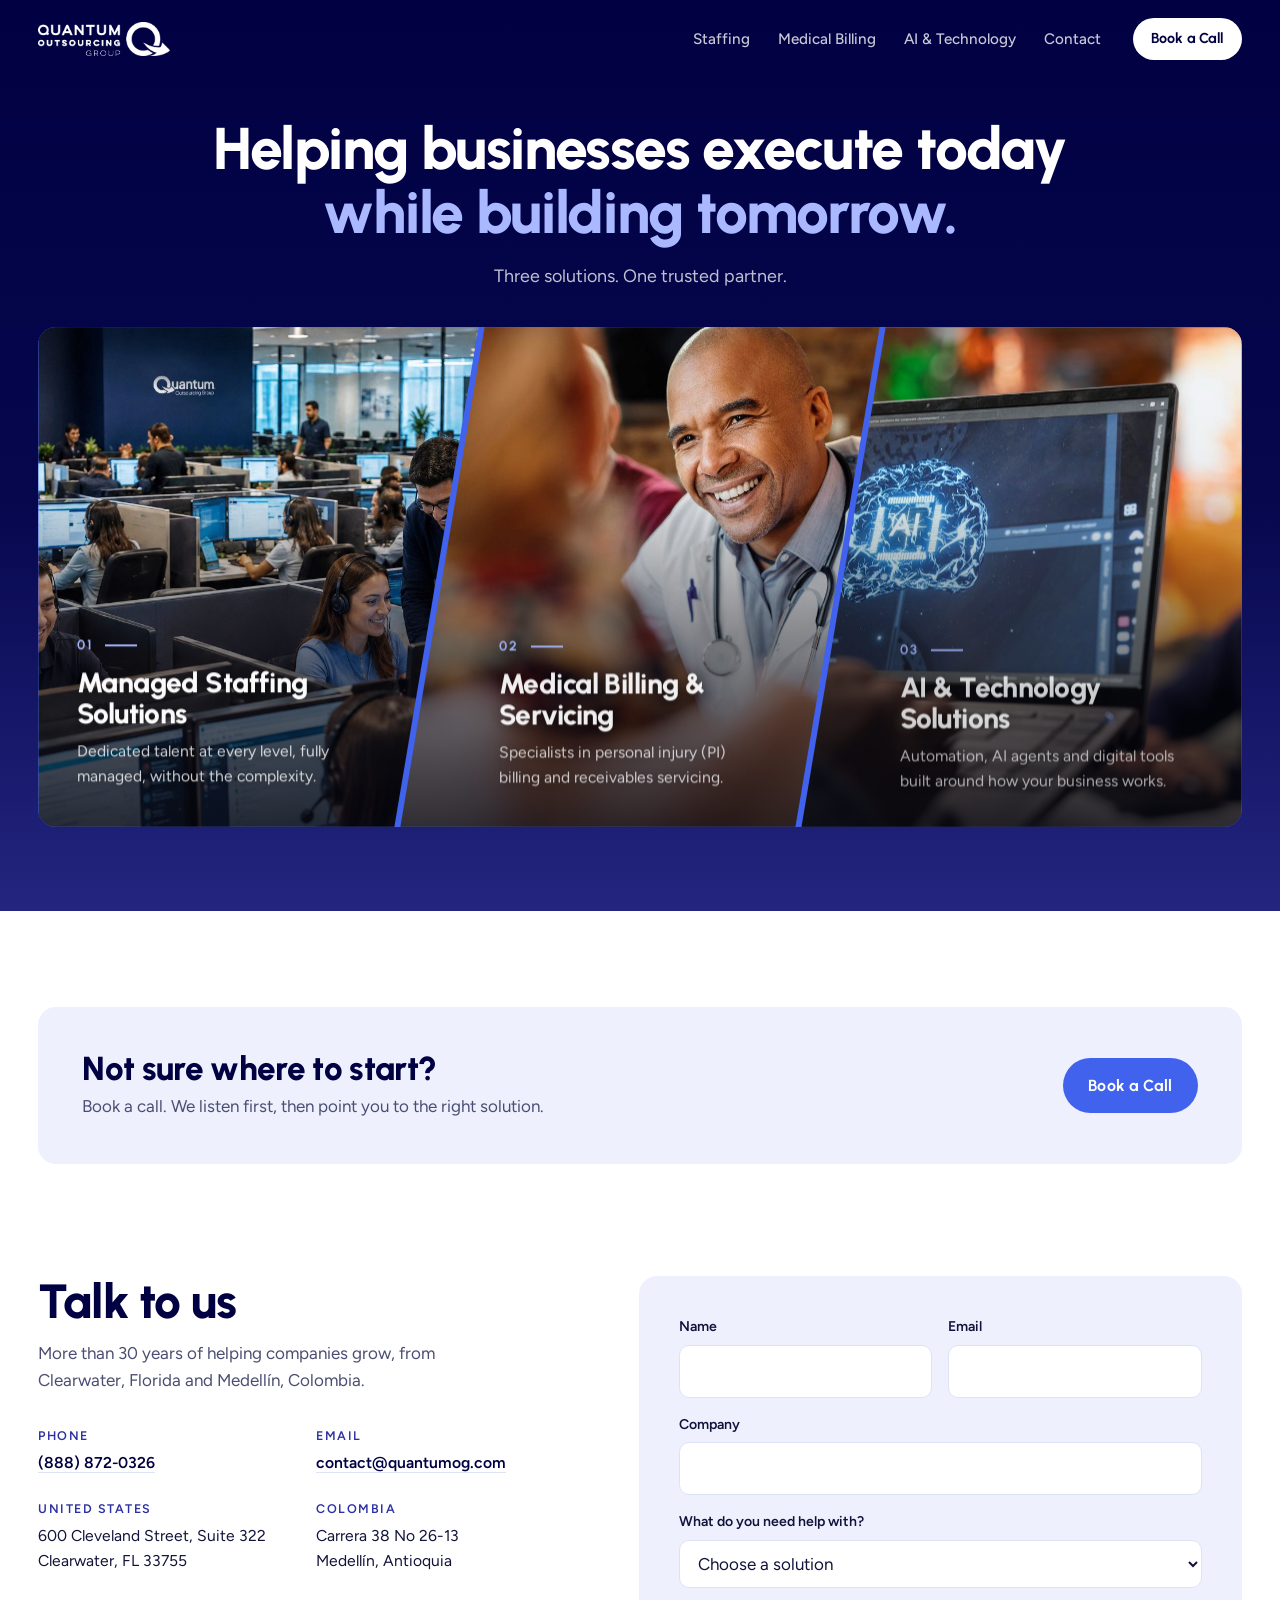
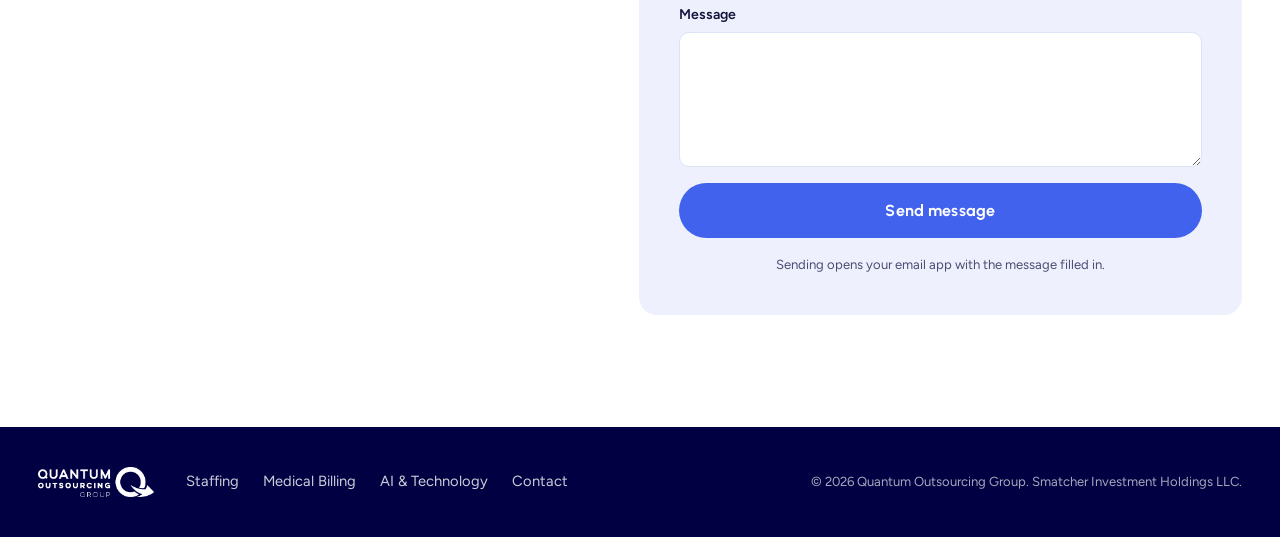
==== commit c945dfc5: "Replace site with three-division landing page New homepage with a diagonal split for Managed Staffin" ====
--- a/index.html
+++ b/index.html
@@ -1,209 +1,164 @@
 <!DOCTYPE html>
-<html lang="en">
+<html lang="en" class="no-js">
 <head>
     <meta charset="UTF-8">
     <meta name="viewport" content="width=device-width, initial-scale=1.0">
-    <title>Quantum Outsourcing Group | Nearshoring Done Right</title>
-    <meta name="description" content="Quantum Outsourcing Group provides affordable nearshoring services — employee leasing, virtual assistants, medical receivables, billing, and digital marketing from the US and Latin America.">
+    <title>Quantum Outsourcing Group | Staffing, Medical Billing, AI & Technology</title>
+    <meta name="description" content="Quantum Outsourcing Group: managed staffing, personal injury medical billing and receivables servicing, and AI and technology solutions. Offices in Clearwater, Florida and Medellín, Colombia.">
+    <link rel="icon" type="image/png" href="assets/logo-stacked.png">
     <link rel="preconnect" href="https://fonts.googleapis.com">
     <link rel="preconnect" href="https://fonts.gstatic.com" crossorigin>
-    <link href="https://fonts.googleapis.com/css2?family=Inter:wght@400;500;600;700;800&display=swap" rel="stylesheet">
-    <link rel="stylesheet" href="style.css">
+    <link href="https://fonts.googleapis.com/css2?family=Figtree:wght@400;500;600&family=Urbanist:wght@600;700;800&display=swap" rel="stylesheet">
+    <link rel="stylesheet" href="css/style.css">
+    <script>document.documentElement.classList.replace('no-js', 'js');</script>
 </head>
-<body>
+<body class="page-home">
 
-    <!-- Nav -->
-    <header class="header" id="header">
-        <nav class="nav">
-            <a href="#" class="logo">
-                <img src="https://static.wixstatic.com/media/04c255_d994cd56e81741f2a4d7cc377a3713b1~mv2.png/v1/crop/x_55,y_64,w_1945,h_402/fill/w_400,h_83,al_c,q_85,usm_0.66_1.00_0.01,enc_avif,quality_auto/Quantum%20Outsourcing%20Group%20Logo.png" alt="Quantum Outsourcing Group" width="180" height="37">
+    <header class="header">
+        <div class="header__inner">
+            <a href="index.html" class="header__logo" aria-label="Quantum Outsourcing Group home">
+                <img src="assets/logo-white.png" alt="Quantum Outsourcing Group" width="155" height="40">
             </a>
-            <div class="nav__links" id="nav-menu">
-                <a href="#services">Services</a>
-                <a href="#about">About</a>
+            <nav class="header__nav" aria-label="Main">
+                <a href="staffing.html">Staffing</a>
+                <a href="medical.html">Medical Billing</a>
+                <a href="ai.html">AI &amp; Technology</a>
                 <a href="#contact">Contact</a>
-                <button class="nav__close" id="nav-close" aria-label="Close">&times;</button>
-            </div>
-            <div class="nav__right">
-                <a href="#contact" class="btn btn--primary">Get Started</a>
-                <button class="nav__toggle" id="nav-toggle" aria-label="Menu">
-                    <span></span><span></span><span></span>
-                </button>
-            </div>
-        </nav>
+            </nav>
+            <a href="https://calendly.com/tgiordano-quantumog/30min" class="btn btn--light btn--sm" target="_blank" rel="noopener">Book a Call</a>
+        </div>
     </header>
 
     <main>
+        <section class="hero" aria-labelledby="hero-title">
+            <div class="hero__copy">
+                <h1 id="hero-title" class="hero__title">
+                    <span class="hero__line">Helping businesses execute today</span>
+                    <span class="hero__line hero__line--soft">while building tomorrow.</span>
+                </h1>
+                <p class="hero__sub">Three solutions. One trusted partner.</p>
+            </div>
 
-        <!-- Hero -->
-        <section class="hero">
-            <div class="hero__inner">
-                <p class="hero__tag">Nearshoring from the US & Latin America</p>
-                <h1>We handle your operations.<br>You focus on <span class="accent">growth.</span></h1>
-                <p class="hero__sub">Quantum Outsourcing Group gives you dedicated bilingual professionals, cutting-edge technology, and real cost savings — without the overhead of in-house hiring.</p>
-                <div class="hero__cta">
-                    <a href="#contact" class="btn btn--accent btn--lg">Talk to Us</a>
-                    <a href="#services" class="btn btn--ghost btn--lg">See What We Do</a>
+            <!-- Signature: three diagonal slices. Hover or focus one to open it. -->
+            <div class="split" id="split" data-active="0">
+                <a href="staffing.html" class="slice slice--1" data-slice="1">
+                    <img class="slice__img" src="assets/photos/staffing-office.jpg" alt="" width="1536" height="1024" decoding="async">
+                    <div class="slice__body">
+                        <span class="slice__num">01</span>
+                        <h2 class="slice__title">Managed Staffing Solutions</h2>
+                        <p class="slice__line">Dedicated talent at every level, fully managed, without the complexity.</p>
+                        <div class="slice__more">
+                            <div>
+                                <ul class="slice__list">
+                                    <li>Employee leasing</li>
+                                    <li>Virtual assistants</li>
+                                    <li>Bilingual call center &amp; data entry</li>
+                                </ul>
+                                <span class="slice__cta">Explore staffing <span aria-hidden="true">&rarr;</span></span>
+                            </div>
+                        </div>
+                    </div>
+                </a>
+                <a href="medical.html" class="slice slice--2" data-slice="2">
+                    <img class="slice__img" src="assets/photos/medical-doctor.jpg" alt="" width="1600" height="1066" decoding="async">
+                    <div class="slice__body">
+                        <span class="slice__num">02</span>
+                        <h2 class="slice__title">Medical Billing &amp; Servicing</h2>
+                        <p class="slice__line">Specialists in personal injury (PI) billing and receivables servicing.</p>
+                        <div class="slice__more">
+                            <div>
+                                <ul class="slice__list">
+                                    <li>PI receivables servicing</li>
+                                    <li>Medical lien management</li>
+                                    <li>Medical billing &amp; claims</li>
+                                </ul>
+                                <span class="slice__cta">Explore medical billing <span aria-hidden="true">&rarr;</span></span>
+                            </div>
+                        </div>
+                    </div>
+                </a>
+                <a href="ai.html" class="slice slice--3" data-slice="3">
+                    <img class="slice__img" src="assets/photos/ai-laptop.jpg" alt="" width="1600" height="1066" decoding="async">
+                    <div class="slice__body">
+                        <span class="slice__num">03</span>
+                        <h2 class="slice__title">AI &amp; Technology Solutions</h2>
+                        <p class="slice__line">Automation, AI agents and digital tools built around how your business works.</p>
+                        <div class="slice__more">
+                            <div>
+                                <ul class="slice__list">
+                                    <li>AI voice &amp; chat agents</li>
+                                    <li>CRM &amp; business systems</li>
+                                    <li>Workflow automation &amp; dashboards</li>
+                                </ul>
+                                <span class="slice__cta">Explore AI &amp; technology <span aria-hidden="true">&rarr;</span></span>
+                            </div>
+                        </div>
+                    </div>
+                </a>
+            </div>
+            <p class="split__hint" aria-hidden="true"></p>
+        </section>
+
+        <section class="start">
+            <div class="start__inner">
+                <div>
+                    <h2 class="start__title">Not sure where to start?</h2>
+                    <p>Book a call. We listen first, then point you to the right solution.</p>
                 </div>
+                <a href="https://calendly.com/tgiordano-quantumog/30min" class="btn btn--blue" target="_blank" rel="noopener">Book a Call</a>
             </div>
         </section>
 
-        <!-- Services -->
-        <section class="services" id="services">
-            <div class="container">
-                <p class="tag">What We Do</p>
-                <h2>Six core services. One partner.</h2>
-                <div class="services__grid">
-                    <div class="card">
-                        <div class="card__icon">
-                            <svg width="28" height="28" viewBox="0 0 24 24" fill="none" stroke="currentColor" stroke-width="1.5"><path d="M17 21v-2a4 4 0 0 0-4-4H5a4 4 0 0 0-4 4v2"/><circle cx="9" cy="7" r="4"/><path d="M23 21v-2a4 4 0 0 0-3-3.87"/><path d="M16 3.13a4 4 0 0 1 0 7.75"/></svg>
-                        </div>
-                        <h3>Employee Leasing</h3>
-                        <p>Professional staff without the overhead. Scale up or down as you need.</p>
+        <section class="contact" id="contact" aria-labelledby="contact-title">
+            <div class="contact__inner">
+                <div class="contact__info">
+                    <h2 id="contact-title" class="contact__title">Talk to us</h2>
+                    <p class="contact__lead">More than 30 years of helping companies grow, from Clearwater, Florida and Medellín, Colombia.</p>
+                    <dl class="contact__list">
+                        <div><dt>Phone</dt><dd><a href="tel:+18888720326">(888) 872-0326</a></dd></div>
+                        <div><dt>Email</dt><dd><a href="mailto:contact@quantumog.com">contact@quantumog.com</a></dd></div>
+                        <div><dt>United States</dt><dd>600 Cleveland Street, Suite 322<br>Clearwater, FL 33755</dd></div>
+                        <div><dt>Colombia</dt><dd>Carrera 38 No 26-13<br>Medellín, Antioquia</dd></div>
+                    </dl>
+                </div>
+                <form class="form" id="contact-form" novalidate>
+                    <div class="form__row">
+                        <label class="field"><span>Name</span><input name="name" autocomplete="name" required></label>
+                        <label class="field"><span>Email</span><input name="email" type="email" autocomplete="email" required></label>
                     </div>
-                    <div class="card">
-                        <div class="card__icon">
-                            <svg width="28" height="28" viewBox="0 0 24 24" fill="none" stroke="currentColor" stroke-width="1.5"><path d="M21 15a2 2 0 0 1-2 2H7l-4 4V5a2 2 0 0 1 2-2h14a2 2 0 0 1 2 2z"/></svg>
-                        </div>
-                        <h3>Virtual Assistants</h3>
-                        <p>Booking, calls, admin — your daily operations handled by dedicated pros.</p>
-                    </div>
-                    <div class="card">
-                        <div class="card__icon">
-                            <svg width="28" height="28" viewBox="0 0 24 24" fill="none" stroke="currentColor" stroke-width="1.5"><path d="M22 12h-4l-3 9L9 3l-3 9H2"/></svg>
-                        </div>
-                        <h3>Medical Receivables</h3>
-                        <p>We collect your aging PI receivables so you can focus on patient care.</p>
-                    </div>
-                    <div class="card">
-                        <div class="card__icon">
-                            <svg width="28" height="28" viewBox="0 0 24 24" fill="none" stroke="currentColor" stroke-width="1.5"><path d="M14 2H6a2 2 0 0 0-2 2v16a2 2 0 0 0 2 2h12a2 2 0 0 0 2-2V8z"/><polyline points="14 2 14 8 20 8"/><line x1="16" y1="13" x2="8" y2="13"/><line x1="16" y1="17" x2="8" y2="17"/></svg>
-                        </div>
-                        <h3>Medical Billing</h3>
-                        <p>Streamlined claims, better collections, fewer errors.</p>
-                    </div>
-                    <div class="card">
-                        <div class="card__icon">
-                            <svg width="28" height="28" viewBox="0 0 24 24" fill="none" stroke="currentColor" stroke-width="1.5"><circle cx="18" cy="5" r="3"/><circle cx="6" cy="12" r="3"/><circle cx="18" cy="19" r="3"/><line x1="8.59" y1="13.51" x2="15.42" y2="17.49"/><line x1="15.41" y1="6.51" x2="8.59" y2="10.49"/></svg>
-                        </div>
-                        <h3>Digital Marketing</h3>
-                        <p>SEO, social, PPC — grow your brand where your customers are.</p>
-                    </div>
-                    <div class="card">
-                        <div class="card__icon">
-                            <svg width="28" height="28" viewBox="0 0 24 24" fill="none" stroke="currentColor" stroke-width="1.5"><rect x="2" y="3" width="20" height="14" rx="2"/><line x1="8" y1="21" x2="16" y2="21"/><line x1="12" y1="17" x2="12" y2="21"/></svg>
-                        </div>
-                        <h3>Call Center</h3>
-                        <p>Bilingual customer service and data entry, day in and day out.</p>
-                    </div>
-                </div>
+                    <label class="field"><span>Company</span><input name="company" autocomplete="organization"></label>
+                    <label class="field"><span>What do you need help with?</span>
+                        <select name="service" id="service">
+                            <option value="">Choose a solution</option>
+                            <option value="staffing">Managed Staffing Solutions</option>
+                            <option value="medical">Medical Billing &amp; Servicing</option>
+                            <option value="ai">AI &amp; Technology Solutions</option>
+                            <option value="unsure">Not sure yet</option>
+                        </select>
+                    </label>
+                    <label class="field"><span>Message</span><textarea name="message" rows="4"></textarea></label>
+                    <p class="form__error" id="form-error" role="alert" hidden></p>
+                    <button type="submit" class="btn btn--blue btn--full">Send message</button>
+                    <p class="form__note">Sending opens your email app with the message filled in.</p>
+                </form>
             </div>
         </section>
-
-        <!-- About -->
-        <section class="about" id="about">
-            <div class="container">
-                <div class="about__grid">
-                    <div>
-                        <p class="tag">Why Quantum</p>
-                        <h2>30+ years helping businesses do more with less.</h2>
-                    </div>
-                    <div>
-                        <p>Headquartered in <strong>Clearwater, Florida</strong> with operations in <strong>Latin America</strong>, we give you access to top-tier bilingual talent at a fraction of the cost of hiring in-house.</p>
-                        <p>No hidden fees. No long-term lock-ins. Just a flexible, reliable partner that scales with you.</p>
-                        <div class="about__stats">
-                            <div><span>30+</span> Years</div>
-                            <div><span>8+</span> Industries</div>
-                            <div><span>2</span> Countries</div>
-                        </div>
-                    </div>
-                </div>
-            </div>
-        </section>
-
-        <!-- Industries strip -->
-        <section class="industries">
-            <div class="container">
-                <p class="tag tag--center">Industries We Serve</p>
-                <div class="industries__row">
-                    <span>Healthcare</span>
-                    <span>Legal</span>
-                    <span>Finance</span>
-                    <span>E-Commerce</span>
-                    <span>Hospitality</span>
-                    <span>Automotive</span>
-                    <span>Travel</span>
-                    <span>Real Estate</span>
-                </div>
-            </div>
-        </section>
-
-        <!-- CTA -->
-        <section class="cta">
-            <div class="container">
-                <h2>Ready to free up your time and cut costs?</h2>
-                <p>Let's talk about what we can take off your plate.</p>
-                <a href="#contact" class="btn btn--accent btn--lg">Get a Free Consultation</a>
-            </div>
-        </section>
-
-        <!-- Contact -->
-        <section class="contact" id="contact">
-            <div class="container">
-                <div class="contact__grid">
-                    <div class="contact__info">
-                        <p class="tag">Get in Touch</p>
-                        <h2>Let's work together.</h2>
-                        <div class="contact__details">
-                            <div>
-                                <h4>Phone</h4>
-                                <a href="tel:+18888720326">(888) 872-0326</a>
-                            </div>
-                            <div>
-                                <h4>Email</h4>
-                                <a href="mailto:contact@quantumog.com">contact@quantumog.com</a>
-                            </div>
-                            <div>
-                                <h4>US Office</h4>
-                                <p>600 Cleveland St, Suite 322<br>Clearwater, FL 33755</p>
-                            </div>
-                            <div>
-                                <h4>Colombia Office</h4>
-                                <p>Carrera 38 No 26-13<br>Medell&iacute;n, Antioquia</p>
-                            </div>
-                        </div>
-                    </div>
-                    <form class="contact__form" id="contact-form">
-                        <input type="text" placeholder="Name" required>
-                        <input type="email" placeholder="Email" required>
-                        <input type="tel" placeholder="Phone">
-                        <select>
-                            <option value="">What do you need help with?</option>
-                            <option>Employee Leasing</option>
-                            <option>Virtual Assistant</option>
-                            <option>Medical Receivables</option>
-                            <option>Medical Billing</option>
-                            <option>Digital Marketing</option>
-                            <option>Call Center</option>
-                            <option>Other</option>
-                        </select>
-                        <textarea rows="3" placeholder="Tell us a bit more..."></textarea>
-                        <button type="submit" class="btn btn--primary btn--lg btn--full">Send Message</button>
-                    </form>
-                </div>
-            </div>
-        </section>
-
     </main>
 
-    <!-- Footer -->
     <footer class="footer">
-        <div class="container footer__inner">
-            <img src="https://static.wixstatic.com/media/04c255_d994cd56e81741f2a4d7cc377a3713b1~mv2.png/v1/crop/x_55,y_64,w_1945,h_402/fill/w_400,h_83,al_c,q_85,usm_0.66_1.00_0.01,enc_avif,quality_auto/Quantum%20Outsourcing%20Group%20Logo.png" alt="Quantum Outsourcing Group" width="160" height="33" class="footer__logo">
-            <p>&copy; 2025 Quantum Outsourcing Group. Smatcher Investment Holdings LLC. All rights reserved.</p>
+        <div class="footer__inner">
+            <img src="assets/logo-white.png" alt="Quantum Outsourcing Group" width="124" height="32">
+            <nav class="footer__nav" aria-label="Footer">
+                <a href="staffing.html">Staffing</a>
+                <a href="medical.html">Medical Billing</a>
+                <a href="ai.html">AI &amp; Technology</a>
+                <a href="#contact">Contact</a>
+            </nav>
+            <p>&copy; 2026 Quantum Outsourcing Group. Smatcher Investment Holdings LLC.</p>
         </div>
     </footer>
 
-    <script src="main.js"></script>
+    <script src="https://cdnjs.cloudflare.com/ajax/libs/gsap/3.12.5/gsap.min.js" defer></script>
+    <script src="js/main.js" defer></script>
 </body>
 </html>
--- a/css/style.css
+++ b/css/style.css
@@ -0,0 +1,343 @@
+/* Quantum Outsourcing Group landing
+   Colors are sampled from the supplied logo files. */
+
+:root {
+    --ink: #000042;      /* logo-white-navy background */
+    --navy: #07074e;     /* wordmark */
+    --royal: #23257f;    /* Q ring, dark side */
+    --indigo: #2d30a3;   /* Q ring, light side */
+    --blue: #4162ed;     /* Q arrow */
+    --blue-soft: #a9b8ff;
+    --mist: #eef1fd;
+    --white: #ffffff;
+    --text: #12133a;
+    --text-mid: #4b4e72;
+    --line: #dde2f5;
+
+    --font-display: 'Urbanist', system-ui, sans-serif;
+    --font-body: 'Figtree', system-ui, sans-serif;
+
+    --gutter: clamp(16px, 3vw, 40px);
+    --max: 1240px;
+    --radius: 18px;
+    --ease: cubic-bezier(.22, .8, .24, 1);
+}
+
+/* The split boundaries are registered so they can be tweened smoothly. */
+@property --b1 { syntax: '<percentage>'; inherits: true; initial-value: 33.333%; }
+@property --b2 { syntax: '<percentage>'; inherits: true; initial-value: 66.667%; }
+
+*, *::before, *::after { box-sizing: border-box; margin: 0; padding: 0; }
+html { scroll-behavior: smooth; scroll-padding-top: 88px; -webkit-text-size-adjust: 100%; }
+body { font-family: var(--font-body); font-size: 1.0625rem; line-height: 1.6; color: var(--text); background: var(--white); -webkit-font-smoothing: antialiased; }
+img { display: block; max-width: 100%; height: auto; }
+a { color: inherit; text-decoration: none; }
+ul, ol { list-style: none; }
+button, input, select, textarea { font: inherit; color: inherit; }
+h1, h2, h3 { font-family: var(--font-display); line-height: 1.08; letter-spacing: -0.02em; }
+
+:focus-visible { outline: 3px solid var(--blue); outline-offset: 3px; border-radius: 6px; }
+
+/* ---------- Buttons ---------- */
+.btn {
+    display: inline-flex; align-items: center; justify-content: center; gap: .5em;
+    padding: .9em 1.6em; border-radius: 999px; border: 0; cursor: pointer;
+    font-family: var(--font-display); font-weight: 700; font-size: 1rem; letter-spacing: .01em;
+    transition: background-color .2s, color .2s, transform .2s var(--ease);
+}
+.btn:hover { transform: translateY(-1px); }
+.btn:active { transform: translateY(0); }
+.btn--sm { padding: .65em 1.25em; font-size: .9rem; }
+.btn--full { width: 100%; }
+.btn--light { background: var(--white); color: var(--ink); }
+.btn--light:hover { background: var(--mist); }
+.btn--blue { background: var(--blue); color: var(--white); }
+.btn--blue:hover { background: var(--indigo); }
+.btn--ghost { color: var(--white); box-shadow: inset 0 0 0 1.5px rgba(255,255,255,.4); }
+.btn--ghost:hover { box-shadow: inset 0 0 0 1.5px var(--white); }
+
+/* ---------- Header ---------- */
+.header {
+    position: fixed; inset: 0 0 auto; z-index: 50;
+    transition: background-color .3s, box-shadow .3s;
+}
+.header.is-scrolled { background: rgba(0, 0, 66, .92); backdrop-filter: blur(12px); box-shadow: 0 1px 0 rgba(255,255,255,.08); }
+.header__inner {
+    max-width: calc(var(--max) + 2 * var(--gutter)); margin: 0 auto; padding: 18px var(--gutter);
+    display: flex; align-items: center; gap: 32px;
+}
+.header__logo img { height: 34px; width: auto; }
+.header__nav { display: flex; gap: 28px; margin-left: auto; }
+.header__nav a { color: rgba(255,255,255,.78); font-size: .95rem; font-weight: 500; transition: color .2s; }
+.header__nav a:hover, .header__nav a[aria-current="page"] { color: var(--white); }
+.header :focus-visible { outline-color: var(--white); }
+
+/* ---------- Hero ---------- */
+.hero {
+    background: linear-gradient(180deg, var(--ink) 0%, var(--navy) 55%, var(--royal) 100%);
+    color: var(--white);
+    padding: clamp(96px, 13vh, 132px) 0 clamp(32px, 5vh, 56px);
+}
+.hero__copy { text-align: center; padding: 0 var(--gutter); margin-bottom: clamp(24px, 4vh, 44px); }
+.hero__title { font-size: clamp(2.1rem, min(4.6vw, 7vh), 4rem); font-weight: 800; }
+.hero__line { display: block; }
+.hero__line--soft { color: var(--blue-soft); }
+.hero__sub { margin-top: 18px; font-size: clamp(1.05rem, 1.4vw, 1.25rem); color: rgba(255,255,255,.75); }
+
+/* ---------- Signature split ---------- */
+.split {
+    --k: 7%;     /* horizontal offset of each diagonal edge, top to bottom */
+    --g: 3px;    /* half the seam between slices */
+    --b1: 33.333%;
+    --b2: 66.667%;
+    position: relative;
+    height: clamp(420px, calc(100svh - 400px), 680px); /* whole split fits in the first screen */
+    width: min(100% - 2 * var(--gutter), 1440px);
+    margin-inline: auto;
+    border-radius: var(--radius);
+    overflow: hidden;
+    background: var(--blue); /* shows through the seams */
+}
+
+.slice {
+    position: absolute; inset: 0;
+    color: var(--white);
+    overflow: hidden;
+    isolation: isolate;
+}
+.slice--1 { clip-path: polygon(0 0, calc(var(--b1) + var(--k) / 2 - var(--g)) 0, calc(var(--b1) - var(--k) / 2 - var(--g)) 100%, 0 100%); }
+.slice--2 { clip-path: polygon(calc(var(--b1) + var(--k) / 2 + var(--g)) 0, calc(var(--b2) + var(--k) / 2 - var(--g)) 0, calc(var(--b2) - var(--k) / 2 - var(--g)) 100%, calc(var(--b1) - var(--k) / 2 + var(--g)) 100%); }
+.slice--3 { clip-path: polygon(calc(var(--b2) + var(--k) / 2 + var(--g)) 0, 100% 0, 100% 100%, calc(var(--b2) - var(--k) / 2 + var(--g)) 100%); }
+
+/* Each photo stays centered on its own slice, so it pans as the slices move. */
+.slice__img {
+    position: absolute; top: 0; height: 100%; width: 72%; max-width: none;
+    object-fit: cover; z-index: -2;
+    transform: scale(1.06); transition: transform 1.1s var(--ease), filter .6s;
+}
+.slice--1 .slice__img { left: calc(var(--b1) / 2 - 36%); }
+.slice--2 .slice__img { left: calc((var(--b1) + var(--b2)) / 2 - 36%); object-position: 70% 40%; } /* keep the doctor in frame */
+.slice--3 .slice__img { left: calc((var(--b2) + 100%) / 2 - 36%); }
+
+/* Photos stay in full color. A neutral dark fade at the bottom keeps the type legible,
+   and ::before dims the slices that make room for the open one. */
+.slice::before, .slice::after { content: ''; position: absolute; inset: 0; z-index: -1; pointer-events: none; transition: opacity .6s var(--ease); }
+.slice::before { background: rgba(10, 10, 20, .38); opacity: 0; }
+.slice::after { background: linear-gradient(to top, rgba(8,8,16,.82) 0%, rgba(8,8,16,.45) 38%, rgba(8,8,16,0) 70%); }
+
+.slice__body {
+    position: absolute; bottom: 0;
+    padding: clamp(24px, 3vw, 40px);
+    display: flex; flex-direction: column; align-items: flex-start;
+    text-shadow: 0 1px 14px rgba(0, 0, 0, .45);
+}
+/* Text boxes sit inside the part of each slice that is clear of both diagonals. */
+.slice--1 .slice__body { left: 0; right: calc(100% - var(--b1) + var(--k) / 2); }
+.slice--2 .slice__body { left: calc(var(--b1) + var(--k) / 4); right: calc(100% - var(--b2) + var(--k) / 2); }
+.slice--3 .slice__body { left: calc(var(--b2) + var(--k) / 4); right: 0; }
+
+.slice__num {
+    font-family: var(--font-display); font-weight: 700; font-size: .85rem; letter-spacing: .14em;
+    display: inline-flex; align-items: center; gap: 12px; color: var(--blue-soft);
+}
+.slice__num::after { content: ''; width: 32px; height: 2px; background: currentColor; }
+.slice__title {
+    margin-top: 12px;
+    font-size: clamp(1.4rem, 2.2vw, 2.1rem); font-weight: 800; max-width: 14ch;
+    transition: font-size .5s var(--ease);
+}
+.slice__line {
+    margin-top: 10px; max-width: 34ch; font-size: .98rem; color: rgba(255,255,255,.82);
+    transition: opacity .35s, max-height .5s var(--ease);
+    max-height: 6em; overflow: hidden;
+}
+
+/* Extra detail that opens with the slice (0fr -> 1fr reveal). */
+.slice__more {
+    display: grid; grid-template-rows: 0fr; opacity: 0;
+    transition: grid-template-rows .55s var(--ease), opacity .35s;
+}
+.slice__more > div { overflow: hidden; }
+.slice__list { margin-top: 18px; display: grid; gap: 8px; }
+.slice__list li { display: flex; align-items: center; gap: 10px; font-weight: 500; }
+.slice__list li::before { content: ''; width: 8px; height: 8px; border-radius: 2px; background: var(--blue); transform: rotate(45deg); flex: none; }
+.slice__cta {
+    display: inline-flex; align-items: center; gap: .5em; margin: 22px 0 4px;
+    padding: .75em 1.35em; border-radius: 999px; background: var(--white); color: var(--ink);
+    font-family: var(--font-display); font-weight: 700; font-size: .95rem;
+    transition: background-color .2s, color .2s;
+}
+.slice:hover .slice__cta { background: var(--blue); color: var(--white); }
+.slice:focus-visible { outline: none; }
+.slice:focus-visible .slice__cta { outline: 3px solid var(--white); outline-offset: 3px; }
+
+/* Active slice */
+.slice.is-active .slice__img { transform: scale(1); }
+.slice.is-active::after { background: linear-gradient(to top, rgba(8,8,16,.85) 0%, rgba(8,8,16,.55) 45%, rgba(8,8,16,0) 85%); }
+.slice.is-active .slice__more { grid-template-rows: 1fr; opacity: 1; transition-delay: .12s; }
+
+/* The two slices that make room */
+.split.has-active .slice:not(.is-active) .slice__line { opacity: 0; max-height: 0; }
+.split.has-active .slice:not(.is-active) .slice__title { font-size: clamp(1.1rem, 1.45vw, 1.35rem); }
+.split.has-active .slice:not(.is-active)::before { opacity: 1; }
+
+/* Without JavaScript the three slices stay equal and show everything. */
+.no-js .slice__more { grid-template-rows: 1fr; opacity: 1; }
+
+.split__hint { margin-top: 16px; text-align: center; font-size: .9rem; color: rgba(255,255,255,.6); }
+.split__hint::before { content: 'Hover a solution to open it'; }
+@media (hover: none) { .split__hint::before { content: 'Tap a solution to open it, tap again to explore'; } }
+.no-js .split__hint { display: none; }
+
+/* Stacked bands on narrow screens */
+@media (max-width: 820px) {
+    .split {
+        --t: 26px; /* vertical slant of each band edge */
+        height: auto; display: flex; flex-direction: column;
+        background: none; border-radius: 0; overflow: visible;
+        width: 100%;
+    }
+    .slice {
+        position: relative; inset: auto; min-height: 250px;
+        clip-path: polygon(0 var(--t), 100% 0, 100% calc(100% - var(--t)), 0 100%);
+        display: flex; align-items: flex-end;
+    }
+    .slice + .slice { margin-top: calc(-1 * var(--t) + 6px); }
+    .slice__img, .slice--1 .slice__img, .slice--2 .slice__img, .slice--3 .slice__img { left: 0; width: 100%; }
+    .slice .slice__body { position: relative; left: auto; right: auto; width: 100%; padding: calc(var(--t) + 40px) var(--gutter) calc(var(--t) + 26px); }
+    .slice__title { max-width: 18ch; }
+    .split.has-active .slice:not(.is-active) .slice__title { font-size: clamp(1.4rem, 5.5vw, 1.7rem); }
+    .split.has-active .slice:not(.is-active) .slice__line { opacity: 1; max-height: 6em; }
+    .split__hint { padding: 0 var(--gutter); }
+}
+
+/* ---------- Sections ---------- */
+.wrap { max-width: calc(var(--max) + 2 * var(--gutter)); margin: 0 auto; padding: 0 var(--gutter); }
+
+.start { padding: clamp(56px, 8vw, 96px) var(--gutter) 0; }
+.start__inner {
+    max-width: var(--max); margin: 0 auto;
+    display: flex; align-items: center; justify-content: space-between; gap: 24px; flex-wrap: wrap;
+    padding: clamp(28px, 4vw, 44px); border-radius: var(--radius);
+    background: var(--mist);
+}
+.start--page { padding-top: 0; padding-bottom: clamp(56px, 8vw, 96px); }
+.start__title { font-size: clamp(1.5rem, 2.6vw, 2.1rem); font-weight: 800; color: var(--ink); }
+.start__inner p { margin-top: 6px; color: var(--text-mid); }
+
+.contact { padding: clamp(64px, 9vw, 112px) var(--gutter); }
+.contact__inner { max-width: var(--max); margin: 0 auto; display: grid; grid-template-columns: 1fr 1.15fr; gap: clamp(32px, 6vw, 88px); align-items: start; }
+.contact__title { font-size: clamp(2rem, 4vw, 3rem); font-weight: 800; color: var(--ink); }
+.contact__lead { margin-top: 12px; color: var(--text-mid); max-width: 38ch; }
+.contact__list { margin-top: 32px; display: grid; grid-template-columns: 1fr 1fr; gap: 24px 32px; }
+.contact__list dt { font-size: .78rem; font-weight: 600; letter-spacing: .12em; text-transform: uppercase; color: var(--indigo); }
+.contact__list dd { margin-top: 4px; font-size: .98rem; }
+.contact__list a { font-weight: 600; color: var(--ink); border-bottom: 1.5px solid var(--line); transition: border-color .2s; }
+.contact__list a:hover { border-color: var(--blue); }
+
+.form { display: grid; gap: 16px; padding: clamp(24px, 3.5vw, 40px); border-radius: var(--radius); background: var(--mist); }
+.form__row { display: grid; grid-template-columns: 1fr 1fr; gap: 16px; }
+.field { display: grid; gap: 6px; }
+.field span { font-size: .88rem; font-weight: 600; color: var(--text); }
+.field input, .field select, .field textarea {
+    width: 100%; padding: 12px 14px; border-radius: 10px; border: 1.5px solid var(--line); background: var(--white);
+    transition: border-color .2s, box-shadow .2s;
+}
+.field input:focus, .field select:focus, .field textarea:focus { outline: none; border-color: var(--blue); box-shadow: 0 0 0 4px rgba(65, 98, 237, .15); }
+.field [aria-invalid="true"] { border-color: #c2253d; }
+.field textarea { resize: vertical; min-height: 110px; }
+.form__error { color: #c2253d; font-weight: 600; font-size: .92rem; }
+.form__note { font-size: .82rem; color: var(--text-mid); text-align: center; }
+
+.footer { background: var(--ink); color: rgba(255,255,255,.65); padding: 40px var(--gutter); }
+.footer__inner { max-width: var(--max); margin: 0 auto; display: flex; align-items: center; gap: 32px; flex-wrap: wrap; }
+.footer__inner img { height: 30px; width: auto; }
+.footer__nav { display: flex; gap: 24px; flex-wrap: wrap; }
+.footer__nav a { color: rgba(255,255,255,.8); font-size: .92rem; }
+.footer__nav a:hover { color: var(--white); }
+.footer p { margin-left: auto; font-size: .82rem; }
+.footer :focus-visible { outline-color: var(--white); }
+
+/* ---------- Division pages ---------- */
+.page-hero {
+    background: linear-gradient(180deg, var(--ink) 0%, var(--navy) 70%, var(--royal) 100%);
+    color: var(--white);
+    padding: clamp(112px, 14vh, 140px) 0 0;
+    overflow: hidden;
+}
+.page-hero__inner {
+    max-width: calc(var(--max) + 2 * var(--gutter)); margin: 0 auto; padding: 0 var(--gutter);
+    display: grid; grid-template-columns: 1.05fr 1fr; gap: clamp(28px, 5vw, 64px); align-items: end;
+}
+.page-hero__copy { padding-bottom: clamp(48px, 8vw, 96px); }
+.eyebrow { font-family: var(--font-display); font-weight: 700; font-size: .85rem; letter-spacing: .14em; text-transform: uppercase; color: var(--blue-soft); display: inline-flex; align-items: center; gap: 12px; }
+.eyebrow::after { content: ''; width: 32px; height: 2px; background: currentColor; }
+.page-hero h1 { margin-top: 16px; font-size: clamp(2.3rem, 5vw, 4rem); font-weight: 800; }
+.page-hero__lead { margin-top: 18px; max-width: 46ch; font-size: clamp(1.05rem, 1.3vw, 1.18rem); color: rgba(255,255,255,.8); }
+.page-hero__actions { margin-top: 32px; display: flex; gap: 12px; flex-wrap: wrap; }
+/* Same diagonal as the homepage split */
+.page-hero__media { align-self: stretch; min-height: 380px; position: relative; }
+.page-hero__media img {
+    position: absolute; inset: 0; width: 100%; height: 100%; object-fit: cover;
+    clip-path: polygon(18% 0, 100% 0, 100% 100%, 0 100%);
+}
+
+.section { padding: clamp(64px, 9vw, 112px) 0; }
+.section--mist { background: var(--mist); }
+.section__title { font-size: clamp(1.9rem, 3.6vw, 2.8rem); font-weight: 800; color: var(--ink); max-width: 20ch; }
+.section__intro { margin-top: 12px; max-width: 56ch; color: var(--text-mid); }
+
+.included { margin-top: 40px; display: grid; grid-template-columns: repeat(2, 1fr); gap: 16px; }
+.item { padding: 28px; border-radius: var(--radius); background: var(--white); border: 1.5px solid var(--line); transition: border-color .25s, transform .25s var(--ease); }
+.item:hover { border-color: var(--blue); transform: translateY(-2px); }
+.item__icon { width: 48px; height: 48px; border-radius: 12px; display: grid; place-items: center; background: var(--mist); color: var(--blue); }
+.section--mist .item__icon { background: var(--mist); }
+.item h3 { margin-top: 18px; font-size: 1.3rem; font-weight: 700; color: var(--ink); }
+.item p { margin-top: 6px; color: var(--text-mid); }
+
+.split-text { display: grid; grid-template-columns: 1fr 1.2fr; gap: clamp(28px, 6vw, 88px); align-items: start; }
+.split-text p { color: var(--text-mid); font-size: 1.1rem; }
+.split-text p + p { margin-top: 14px; }
+
+.steps { margin-top: 40px; display: grid; grid-template-columns: repeat(3, 1fr); gap: 16px; counter-reset: step; }
+.step { position: relative; padding: 28px 28px 32px; border-radius: var(--radius); background: var(--white); }
+.step::before {
+    counter-increment: step; content: counter(step, decimal-leading-zero);
+    font-family: var(--font-display); font-weight: 800; font-size: 2.4rem; line-height: 1; color: var(--blue);
+}
+.step h3 { margin-top: 16px; font-size: 1.25rem; font-weight: 700; color: var(--ink); }
+.step p { margin-top: 6px; color: var(--text-mid); }
+
+.others { display: grid; grid-template-columns: repeat(2, 1fr); gap: 16px; margin-top: 32px; }
+.other {
+    position: relative; display: flex; align-items: flex-end; min-height: 200px; padding: 28px;
+    border-radius: var(--radius); overflow: hidden; color: var(--white); isolation: isolate;
+}
+.other img { position: absolute; inset: 0; width: 100%; height: 100%; object-fit: cover; z-index: -2; transition: transform .8s var(--ease); }
+.other::before { content: ''; position: absolute; inset: 0; z-index: -1; background: linear-gradient(to top, rgba(8,8,16,.8), rgba(8,8,16,.05) 75%); }
+.other:hover img { transform: scale(1.05); }
+.other span { font-family: var(--font-display); font-weight: 800; font-size: 1.45rem; }
+.other small { display: block; font-family: var(--font-body); font-weight: 500; font-size: .95rem; opacity: .8; margin-top: 4px; }
+.other:focus-visible { outline-offset: 4px; }
+
+/* ---------- Responsive ---------- */
+@media (max-width: 960px) {
+    .header__nav { display: none; }
+    .header .btn { margin-left: auto; }
+    .contact__inner, .split-text { grid-template-columns: 1fr; }
+    .page-hero__inner { grid-template-columns: 1fr; }
+    .page-hero__copy { padding-bottom: 0; }
+    .page-hero__media { min-height: 260px; margin: 0 calc(-1 * var(--gutter)); }
+    .page-hero__media img { clip-path: polygon(0 14%, 100% 0, 100% 100%, 0 100%); }
+    .steps { grid-template-columns: 1fr; }
+}
+@media (max-width: 640px) {
+    .included, .others, .form__row, .contact__list { grid-template-columns: 1fr; }
+    .footer p { margin-left: 0; }
+    .start__inner .btn { width: 100%; }
+}
+
+@media (prefers-reduced-motion: reduce) {
+    html { scroll-behavior: auto; }
+    *, *::before, *::after { transition-duration: 0s !important; transition-delay: 0s !important; animation: none !important; }
+}
